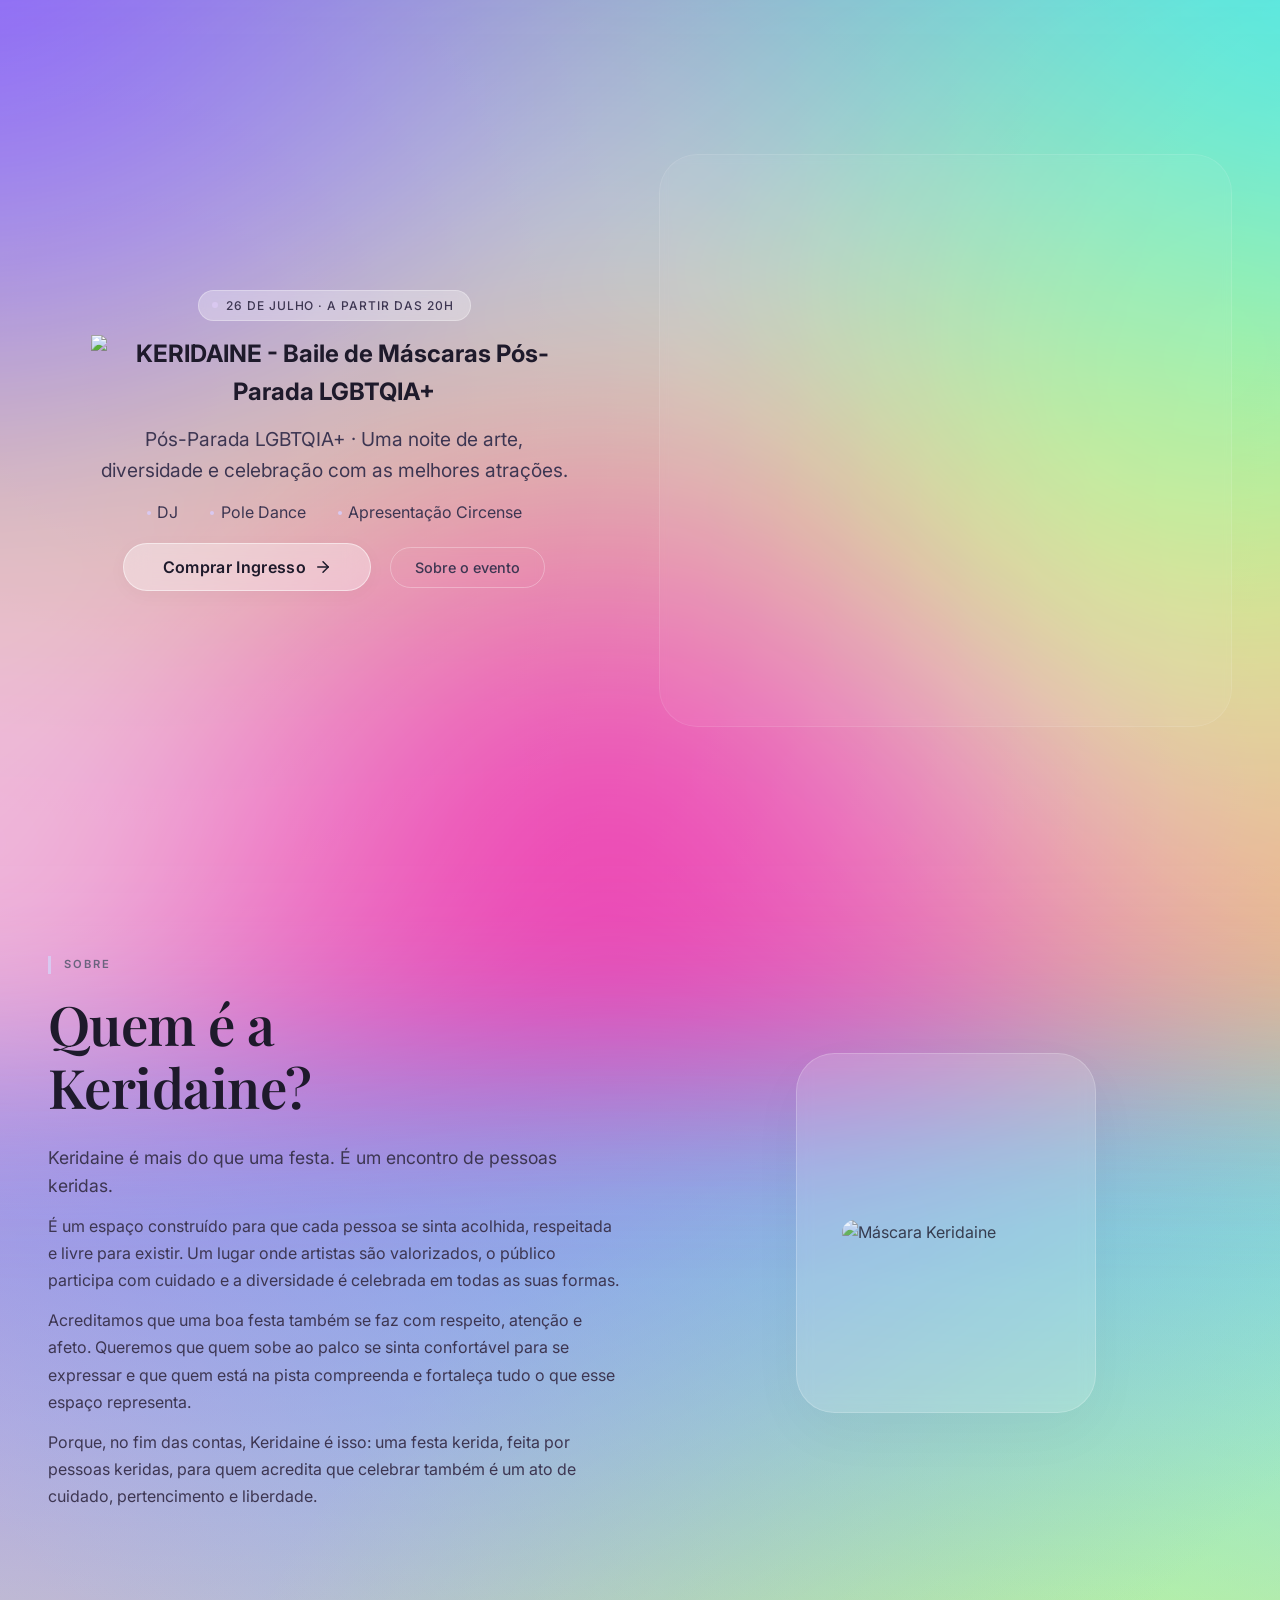
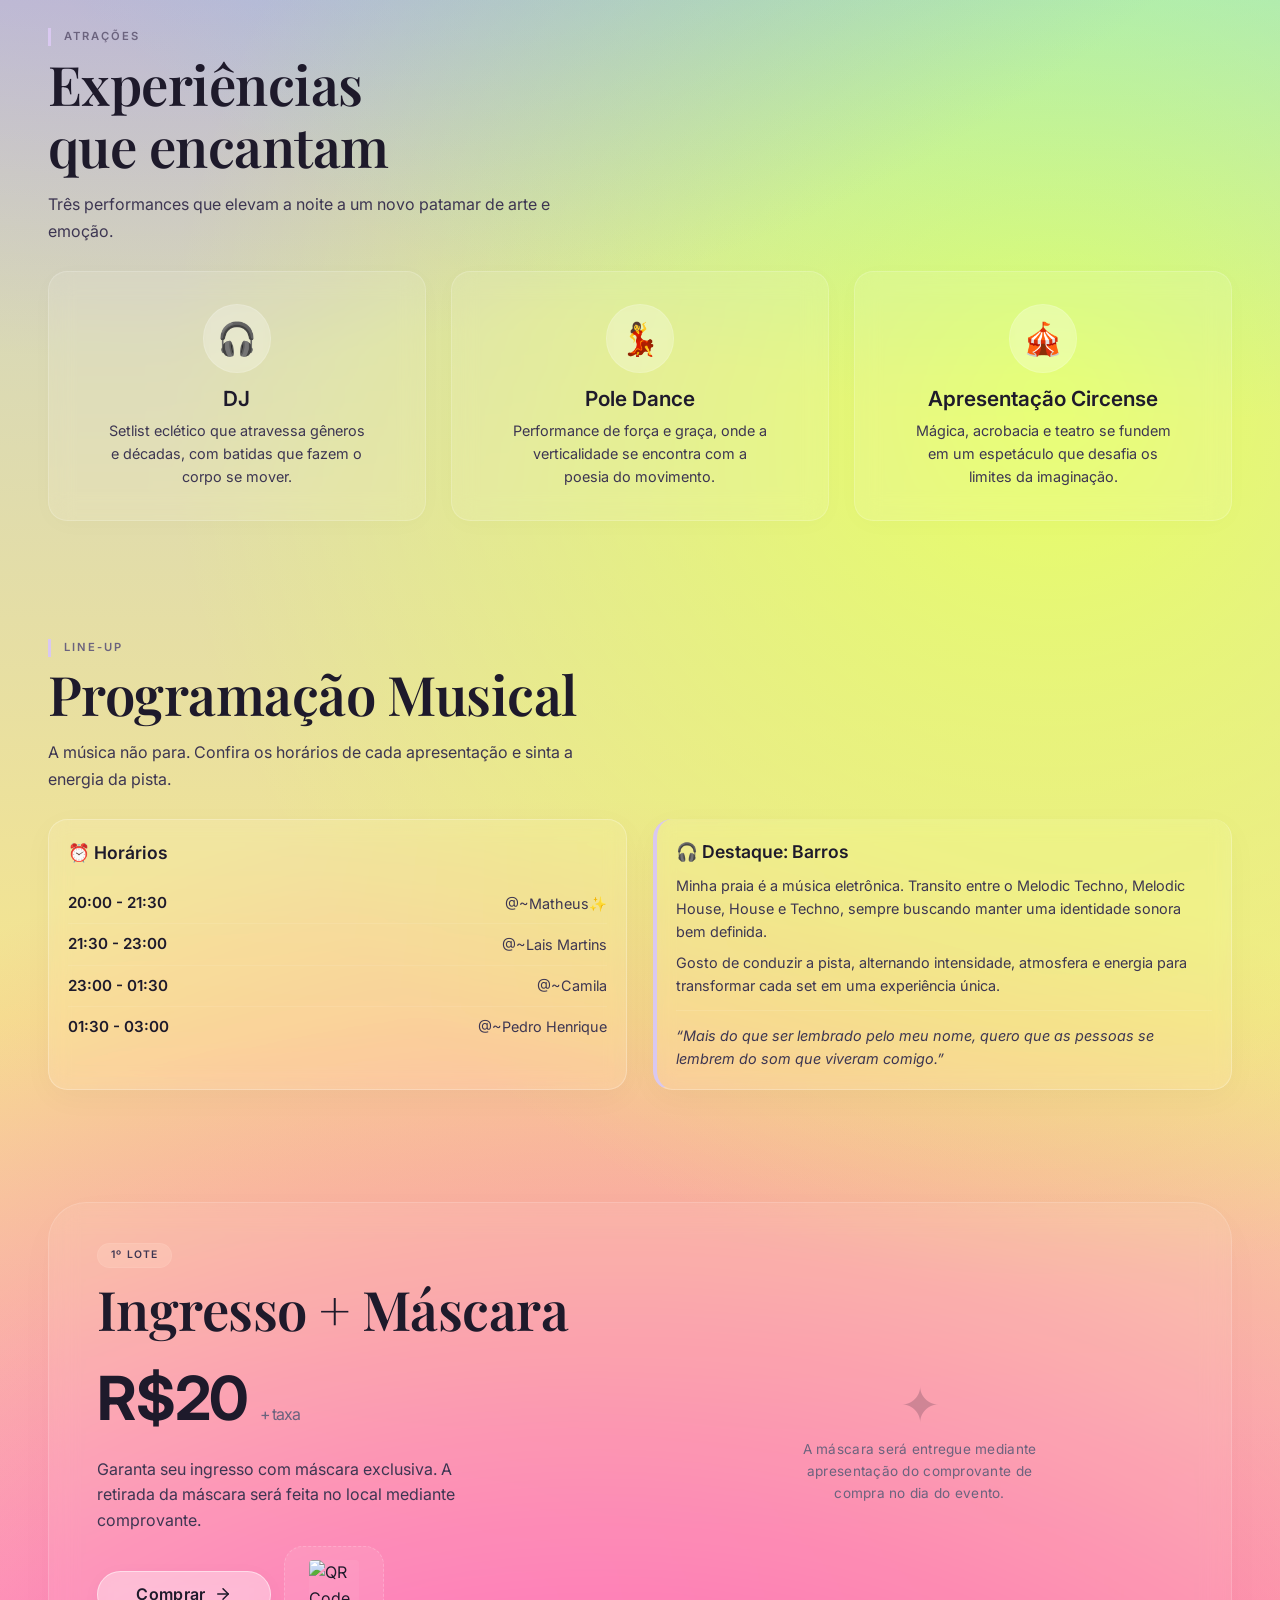
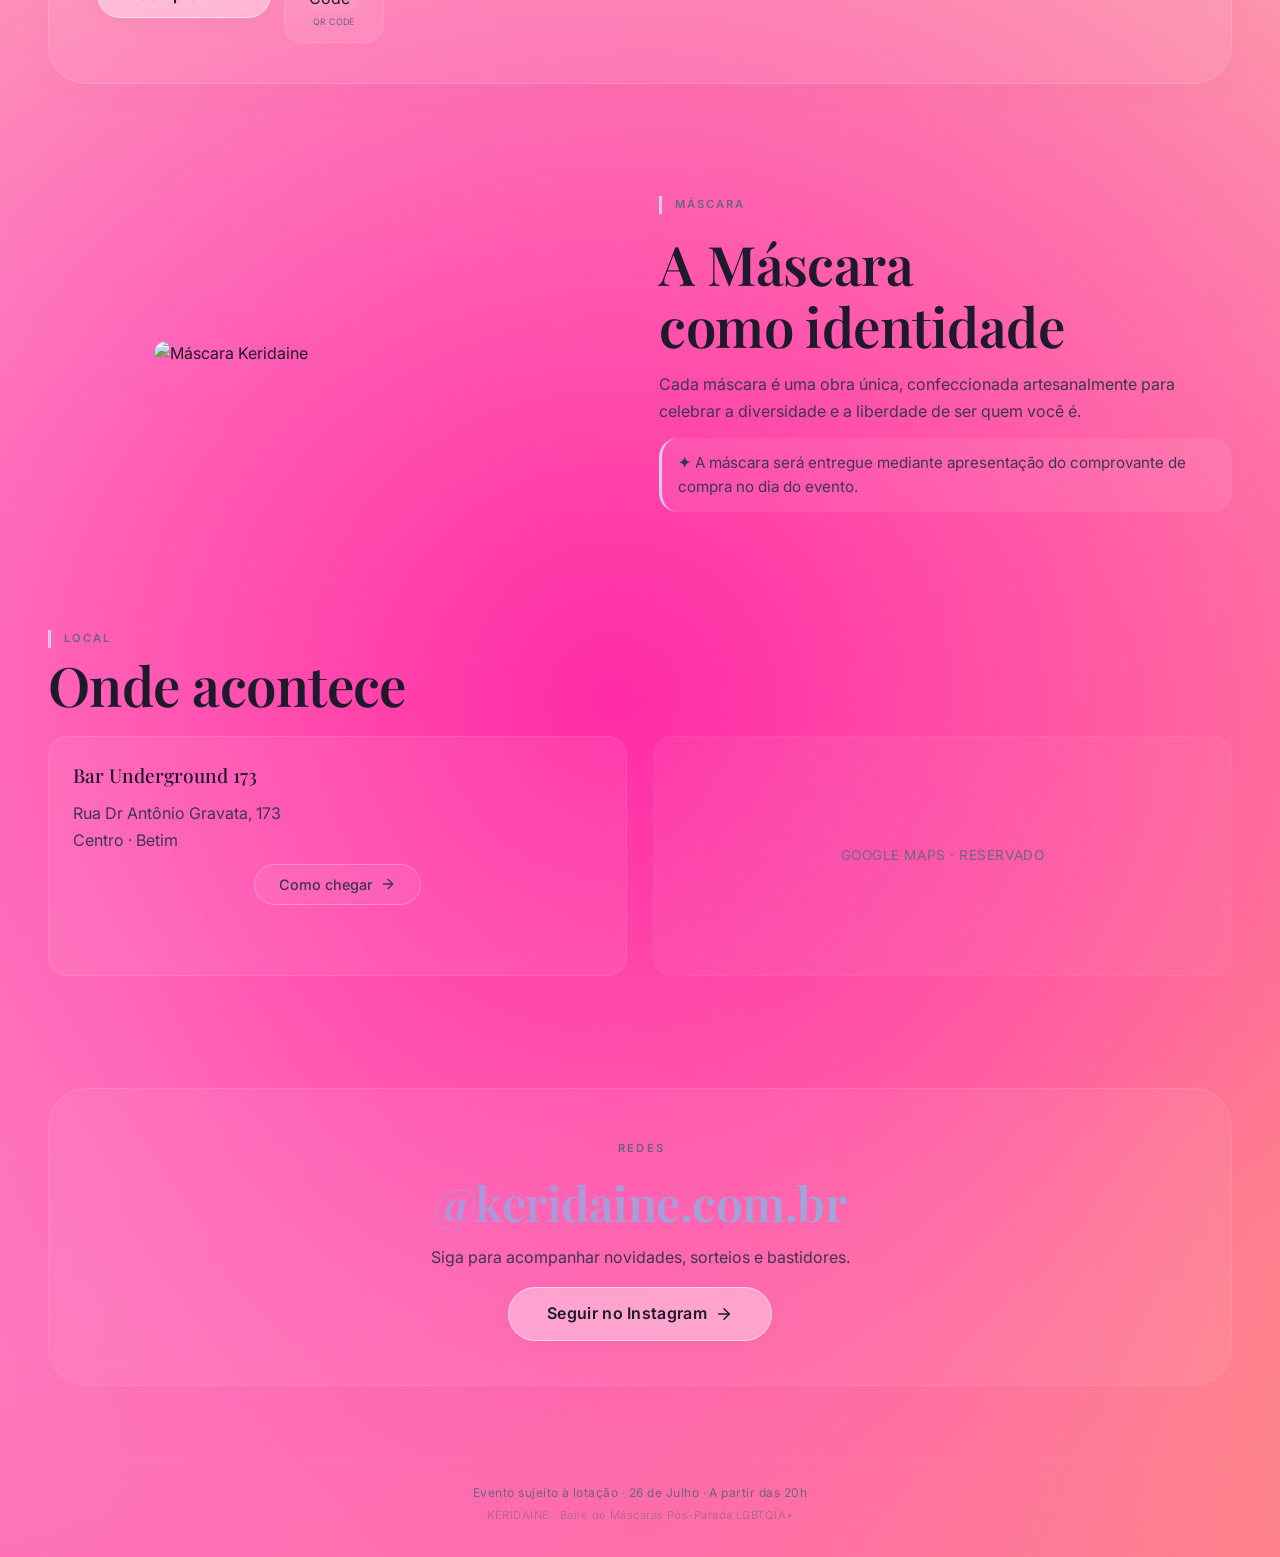
==== index.html @ ab34b16f "Create index.html" ====
<!DOCTYPE html>
<html lang="pt-BR">
<head>
  <meta charset="UTF-8" />
  <meta name="viewport" content="width=device-width, initial-scale=1.0" />
  <title>KERIDAINE · Baile de Máscaras</title>

  <!-- Favicon -->
  <link rel="icon" href="https://github.com/MOSCHIAT/Keridaine/blob/main/mask.ico?raw=true" type="image/x-icon" />

  <!-- Fonts -->
  <link rel="preconnect" href="https://fonts.googleapis.com" />
  <link rel="preconnect" href="https://fonts.gstatic.com" crossorigin />
  <link href="https://fonts.googleapis.com/css2?family=Playfair+Display:ital,wght@0,400;0,600;0,700;1,400;1,600&family=Inter:wght@300;400;500;600;700&display=swap" rel="stylesheet" />

  <style>
    /* ============================================================
       RESET & BASE (Mobile First)
       ============================================================ */
    *,
    *::before,
    *::after {
      margin: 0;
      padding: 0;
      box-sizing: border-box;
    }

    :root {
      --rose: #f9d5e5;
      --lilac: #d9c8f0;
      --sky: #c3e2f7;
      --mint: #c7f0db;
      --butter: #f9edc7;
      --glass-bg: rgba(255, 255, 255, 0.18);
      --glass-border: rgba(255, 255, 255, 0.35);
      --glass-shadow: rgba(0, 0, 0, 0.04);
      --text-dark: #1e1a2b;
      --text-soft: #3d3652;
      --text-light: #6b637e;
      --white: #ffffff;
      --radius: 2.4rem;
      --radius-sm: 1.2rem;
      --transition: 0.45s cubic-bezier(0.22, 1, 0.36, 1);
    }

    html {
      scroll-behavior: smooth;
      -webkit-font-smoothing: antialiased;
      -moz-osx-font-smoothing: grayscale;
    }

    body {
      font-family: 'Inter', -apple-system, BlinkMacSystemFont, sans-serif;
      color: var(--text-dark);
      line-height: 1.6;
      overflow-x: hidden;
      min-height: 100vh;
      position: relative;
      background:
        radial-gradient(circle at 12% 8%, #8d5eff 0%, transparent 35%),
        radial-gradient(circle at 88% 10%, #47f7e8 0%, transparent 35%),
        radial-gradient(circle at 82% 42%, #e7ff66 0%, transparent 30%),
        radial-gradient(circle at 48% 82%, #ff2ba5 0%, transparent 38%),
        radial-gradient(circle at 12% 88%, #ffc4d9 0%, transparent 30%),
        radial-gradient(circle at 95% 92%, #ffc56b 0%, transparent 30%),
        linear-gradient(180deg,
          #8da2bc 0%,
          #c5d0d2 30%,
          #f5e58f 55%,
          #ffc5d7 75%,
          #ff4aa8 100%);
    }

    body::before {
      content: "";
      position: fixed;
      inset: -20%;
      background: inherit;
      filter: blur(90px);
      opacity: .85;
      z-index: -2;
    }

    body::after {
      content: "";
      position: fixed;
      inset: 0;
      background-image: radial-gradient(rgba(255, 255, 255, .20) 1px, transparent 1px);
      background-size: 5px 5px;
      opacity: .08;
      mix-blend-mode: soft-light;
      pointer-events: none;
      z-index: -1;
    }

    .site-wrapper {
      position: relative;
      z-index: 1;
      max-width: 1280px;
      margin: 0 auto;
      padding: 0 1.2rem;
    }

    /* ============================================================
       GLASS MIXIN
       ============================================================ */
    .glass {
      background: var(--glass-bg);
      backdrop-filter: blur(16px) saturate(1.2);
      -webkit-backdrop-filter: blur(16px) saturate(1.2);
      border: 1px solid var(--glass-border);
      box-shadow: 0 12px 48px var(--glass-shadow), inset 0 1px 0 rgba(255, 255, 255, 0.5);
      border-radius: var(--radius);
    }

    .glass-light {
      background: rgba(255, 255, 255, 0.12);
      backdrop-filter: blur(10px) saturate(1.1);
      -webkit-backdrop-filter: blur(10px) saturate(1.1);
      border: 1px solid rgba(255, 255, 255, 0.25);
      box-shadow: 0 8px 32px rgba(0, 0, 0, 0.03);
      border-radius: var(--radius-sm);
    }

    /* ============================================================
       TYPOGRAPHY (Mobile First)
       ============================================================ */
    .font-serif {
      font-family: 'Playfair Display', Georgia, 'Times New Roman', serif;
    }

    .font-sans {
      font-family: 'Inter', -apple-system, BlinkMacSystemFont, sans-serif;
    }

    .heading-xl {
      font-size: clamp(2.8rem, 8vw, 6.8rem);
      font-weight: 700;
      line-height: 1.05;
      letter-spacing: -0.02em;
    }

    .heading-lg {
      font-size: clamp(1.8rem, 4.5vw, 3.4rem);
      font-weight: 600;
      line-height: 1.15;
      letter-spacing: -0.01em;
    }

    .heading-md {
      font-size: clamp(1.2rem, 2.8vw, 2.2rem);
      font-weight: 600;
      line-height: 1.25;
    }

    .text-body {
      font-size: 1rem;
      font-weight: 400;
      color: var(--text-soft);
      line-height: 1.7;
    }

    .text-small {
      font-size: 0.85rem;
      font-weight: 400;
      color: var(--text-light);
      letter-spacing: 0.02em;
    }

    .text-uppercase {
      text-transform: uppercase;
      letter-spacing: 0.12em;
    }

    /* ============================================================
       SECTION COMMON (Mobile First – mais compacto)
       ============================================================ */
    section {
      padding: 2.5rem 0;
      position: relative;
    }

    .section-label {
      display: inline-block;
      font-size: 0.7rem;
      font-weight: 600;
      letter-spacing: 0.18em;
      text-transform: uppercase;
      color: var(--text-light);
      margin-bottom: 0.4rem;
      border-left: 3px solid var(--lilac);
      padding-left: 0.8rem;
    }

    .section-title {
      margin-bottom: 0.8rem;
    }

    .section-sub {
      max-width: 560px;
      color: var(--text-soft);
    }

    /* ============================================================
       HERO (Mobile First – compacto e centralizado)
       ============================================================ */
    #hero {
      padding: 0.8rem 0 2rem;
      min-height: 100vh;
      display: flex;
      align-items: center;
      position: relative;
    }

    .hero-grid {
      display: grid;
      grid-template-columns: 1fr;
      gap: 1.5rem;
      align-items: center;
      width: 100%;
      text-align: center;
    }

    .hero-content {
      display: flex;
      flex-direction: column;
      gap: 0.8rem;
      align-items: center;
      order: 2;
    }

    .hero-badge {
      display: inline-flex;
      align-items: center;
      gap: 0.5rem;
      font-size: 0.75rem;
      font-weight: 500;
      letter-spacing: 0.08em;
      text-transform: uppercase;
      color: var(--text-soft);
      background: rgba(255, 255, 255, 0.3);
      backdrop-filter: blur(6px);
      padding: 0.3rem 1rem 0.3rem 0.8rem;
      border-radius: 100px;
      border: 1px solid rgba(255, 255, 255, 0.3);
      width: fit-content;
      align-self: center;
    }

    .hero-badge span {
      display: inline-block;
      width: 6px;
      height: 6px;
      border-radius: 50%;
      background: var(--lilac);
      animation: pulseDot 2s ease-in-out infinite;
    }

    @keyframes pulseDot {
      0%,
      100% {
        opacity: 1;
        transform: scale(1);
      }
      50% {
        opacity: 0.3;
        transform: scale(0.7);
      }
    }

    .hero-title {
      margin-top: 0.1rem;
    }

    .hero-title img {
      max-width: 80%;
      height: auto;
      display: block;
      margin: 0 auto;
    }

    .hero-desc {
      font-size: 1rem;
      max-width: 100%;
      color: var(--text-soft);
    }

    .hero-meta {
      display: flex;
      flex-wrap: wrap;
      justify-content: center;
      gap: 0.4rem 1.2rem;
      font-size: 0.85rem;
      color: var(--text-soft);
      padding: 0.1rem 0;
    }

    .hero-meta-item {
      display: flex;
      align-items: center;
      gap: 0.4rem;
    }

    .hero-meta-item .dot {
      width: 4px;
      height: 4px;
      border-radius: 50%;
      background: var(--lilac);
    }

    .hero-actions {
      display: flex;
      flex-wrap: wrap;
      justify-content: center;
      align-items: center;
      gap: 0.8rem;
      margin-top: 0.2rem;
    }

    .btn-primary {
      display: inline-flex;
      align-items: center;
      gap: 0.5rem;
      padding: 0.6rem 1.6rem;
      background: rgba(255, 255, 255, 0.35);
      backdrop-filter: blur(12px);
      -webkit-backdrop-filter: blur(12px);
      border: 1px solid rgba(255, 255, 255, 0.5);
      border-radius: 60px;
      font-family: 'Inter', sans-serif;
      font-weight: 600;
      font-size: 0.9rem;
      color: var(--text-dark);
      cursor: pointer;
      transition: all var(--transition);
      box-shadow: 0 4px 20px rgba(0, 0, 0, 0.03);
      text-decoration: none;
      letter-spacing: 0.02em;
    }

    .btn-primary:hover {
      background: rgba(255, 255, 255, 0.55);
      transform: translateY(-2px) scale(1.01);
      box-shadow: 0 12px 40px rgba(0, 0, 0, 0.06);
      border-color: rgba(255, 255, 255, 0.7);
    }

    .btn-primary:active {
      transform: scale(0.97);
    }

    .btn-outline {
      display: inline-flex;
      align-items: center;
      gap: 0.4rem;
      padding: 0.4rem 1.2rem;
      background: transparent;
      border: 1px solid rgba(255, 255, 255, 0.3);
      border-radius: 60px;
      font-family: 'Inter', sans-serif;
      font-weight: 500;
      font-size: 0.85rem;
      color: var(--text-soft);
      cursor: pointer;
      transition: all var(--transition);
      text-decoration: none;
      backdrop-filter: blur(4px);
    }

    .btn-outline:hover {
      background: rgba(255, 255, 255, 0.2);
      border-color: rgba(255, 255, 255, 0.5);
      transform: translateY(-1px);
    }

    /* Hero 3D Container */
    .hero-visual {
      display: flex;
      justify-content: center;
      align-items: center;
      position: relative;
      order: 1;
      width: 100%;
      max-width: 320px;
      margin: 0 auto;
      aspect-ratio: 1/1;
    }

    #three-container {
      width: 100%;
      height: 100%;
      border-radius: var(--radius-sm);
      overflow: hidden;
      background: rgba(255, 255, 255, 0.05);
      backdrop-filter: blur(4px);
      border: 1px solid rgba(255, 255, 255, 0.1);
    }

    /* ============================================================
       ABOUT (Mobile First – compacto)
       ============================================================ */
    #about .about-grid {
      display: grid;
      grid-template-columns: 1fr;
      gap: 1.8rem;
      align-items: center;
      text-align: center;
    }

    #about .about-text {
      display: flex;
      flex-direction: column;
      gap: 0.8rem;
      align-items: center;
    }

    #about .about-text .lead {
      font-size: 1.1rem;
      font-weight: 400;
      color: var(--text-soft);
      line-height: 1.6;
    }

    #about .about-image {
      display: flex;
      justify-content: center;
      align-items: center;
    }

    .about-mask-display {
      width: 100%;
      max-width: 240px;
      aspect-ratio: 1/1.2;
      background: rgba(255, 255, 255, 0.15);
      backdrop-filter: blur(8px);
      border-radius: var(--radius);
      border: 1px solid rgba(255, 255, 255, 0.2);
      display: flex;
      align-items: center;
      justify-content: center;
      padding: 1.2rem;
      box-shadow: 0 20px 60px rgba(0, 0, 0, 0.03);
      margin: 0 auto;
    }

    .about-mask-display img {
      width: 80%;
      height: auto;
      opacity: 0.8;
      border-radius: var(--radius-sm);
    }

    /* ============================================================
       ATTRACTIONS (Mobile First – compacto)
       ============================================================ */
    #attractions .attractions-grid {
      display: grid;
      grid-template-columns: 1fr;
      gap: 1rem;
      margin-top: 1.6rem;
      max-width: 360px;
      margin-left: auto;
      margin-right: auto;
    }

    .attraction-card {
      padding: 1.4rem 1rem;
      text-align: center;
      transition: all var(--transition);
      cursor: default;
      background: rgba(255, 255, 255, 0.10);
      backdrop-filter: blur(12px);
      -webkit-backdrop-filter: blur(12px);
      border: 1px solid rgba(255, 255, 255, 0.18);
      border-radius: var(--radius-sm);
      box-shadow: 0 4px 24px rgba(0, 0, 0, 0.02);
    }

    .attraction-card:hover {
      transform: translateY(-6px) scale(1.01);
      background: rgba(255, 255, 255, 0.22);
      border-color: rgba(255, 255, 255, 0.4);
      box-shadow: 0 24px 60px rgba(0, 0, 0, 0.04);
    }

    .attraction-icon {
      font-size: 2rem;
      margin-bottom: 0.6rem;
      display: inline-block;
      background: rgba(255, 255, 255, 0.2);
      padding: 0.5rem 0.8rem;
      border-radius: 100px;
      backdrop-filter: blur(4px);
      border: 1px solid rgba(255, 255, 255, 0.15);
    }

    .attraction-card h3 {
      font-size: 1.1rem;
      font-weight: 600;
      margin-bottom: 0.2rem;
    }

    .attraction-card p {
      font-size: 0.9rem;
      color: var(--text-soft);
      max-width: 260px;
      margin: 0 auto;
    }

    /* ============================================================
       LINEUP (Mobile First – compacto)
       ============================================================ */
    #lineup .lineup-grid {
      display: grid;
      grid-template-columns: 1fr;
      gap: 1.2rem;
      margin-top: 1.6rem;
    }

    .lineup-schedule .time-slot {
      display: flex;
      flex-direction: column;
      align-items: center;
      gap: 0.1rem;
      padding: 0.5rem 0;
      border-bottom: 1px solid rgba(255, 255, 255, 0.08);
      text-align: center;
    }

    .lineup-schedule .time-slot:last-child {
      border-bottom: none;
    }

    .lineup-schedule .time-slot .time {
      font-weight: 600;
      color: var(--text-dark);
      font-size: 0.95rem;
    }

    .lineup-schedule .time-slot .dj-name {
      color: var(--text-soft);
      font-weight: 400;
      font-size: 0.9rem;
    }

    .lineup-featured {
      border-left: none;
      border-top: 4px solid var(--lilac);
      padding-top: 1.2rem;
    }

    .lineup-featured blockquote {
      font-style: italic;
      color: var(--text-soft);
      border-top: 1px solid rgba(255, 255, 255, 0.1);
      padding-top: 0.8rem;
      margin-top: 0.8rem;
      font-size: 0.9rem;
    }

    /* ============================================================
       TICKETS (Mobile First – compacto)
       ============================================================ */
    #tickets .tickets-wrapper {
      display: grid;
      grid-template-columns: 1fr;
      gap: 1.5rem;
      align-items: center;
      background: rgba(255, 255, 255, 0.08);
      backdrop-filter: blur(14px);
      -webkit-backdrop-filter: blur(14px);
      border: 1px solid rgba(255, 255, 255, 0.15);
      border-radius: var(--radius);
      padding: 1.5rem 1rem;
      box-shadow: 0 12px 48px rgba(0, 0, 0, 0.02);
      text-align: center;
    }

    .tickets-info {
      display: flex;
      flex-direction: column;
      gap: 0.6rem;
      align-items: center;
    }

    .tickets-info .badge-lote {
      display: inline-block;
      font-size: 0.65rem;
      font-weight: 600;
      letter-spacing: 0.12em;
      text-transform: uppercase;
      padding: 0.2rem 0.8rem;
      border-radius: 100px;
      background: rgba(255, 215, 200, 0.3);
      border: 1px solid rgba(255, 215, 200, 0.2);
      width: fit-content;
      color: var(--text-soft);
    }

    .tickets-info .price {
      font-size: clamp(2.2rem, 5vw, 3.8rem);
      font-weight: 700;
      color: var(--text-dark);
      letter-spacing: -0.02em;
    }

    .tickets-info .price small {
      font-size: 1rem;
      font-weight: 400;
      color: var(--text-light);
    }

    .tickets-info .ticket-desc {
      color: var(--text-soft);
      max-width: 360px;
    }

    .tickets-cta {
      display: flex;
      flex-wrap: wrap;
      justify-content: center;
      align-items: center;
      gap: 0.8rem;
      margin-top: 0.2rem;
    }

    .tickets-qr {
      display: flex;
      flex-direction: column;
      align-items: center;
      gap: 0.3rem;
      padding: 0.8rem;
      background: rgba(255, 255, 255, 0.08);
      border-radius: var(--radius-sm);
      border: 1px dashed rgba(255, 255, 255, 0.2);
      min-width: 100px;
    }

    .tickets-qr img {
      width: 50px;
      height: 50px;
      object-fit: contain;
      border-radius: 4px;
      background: rgba(255, 255, 255, 0.05);
    }

    .tickets-qr .qr-label {
      font-size: 0.55rem;
      color: var(--text-light);
      letter-spacing: 0.04em;
      text-transform: uppercase;
    }

    /* ============================================================
       MASK SECTION (Mobile First – compacto)
       ============================================================ */
    #mask .mask-content {
      display: grid;
      grid-template-columns: 1fr;
      gap: 1.8rem;
      align-items: center;
      text-align: center;
    }

    #mask .mask-visual {
      display: flex;
      justify-content: center;
      align-items: center;
    }

    #mask .mask-visual img {
      width: 100%;
      max-width: 220px;
      height: auto;
      border-radius: var(--radius-sm);
      filter: drop-shadow(0 12px 48px rgba(160, 130, 190, 0.15));
    }

    #mask .mask-info {
      display: flex;
      flex-direction: column;
      gap: 0.8rem;
      align-items: center;
    }

    #mask .mask-info .mask-note {
      font-size: 0.95rem;
      color: var(--text-soft);
      padding: 0.8rem 1rem;
      background: rgba(255, 255, 255, 0.08);
      border-radius: var(--radius-sm);
      border-left: 3px solid var(--lilac);
      width: 100%;
      text-align: left;
    }

    /* ============================================================
       LOCATION (Mobile First – compacto)
       ============================================================ */
    #location .location-grid {
      display: grid;
      grid-template-columns: 1fr;
      gap: 1.2rem;
      align-items: stretch;
    }

    #location .location-info {
      display: flex;
      flex-direction: column;
      gap: 0.6rem;
      padding: 1.5rem;
      background: rgba(255, 255, 255, 0.07);
      backdrop-filter: blur(10px);
      border-radius: var(--radius-sm);
      border: 1px solid rgba(255, 255, 255, 0.1);
      align-items: center;
      text-align: center;
    }

    #location .location-info .address {
      font-size: 1.2rem;
      font-weight: 500;
      line-height: 1.5;
    }

    #location .location-info .address-detail {
      color: var(--text-soft);
    }

    #location .map-placeholder {
      min-height: 180px;
      border-radius: var(--radius-sm);
      background: rgba(255, 255, 255, 0.04);
      border: 1px solid rgba(255, 255, 255, 0.06);
      display: flex;
      align-items: center;
      justify-content: center;
      color: var(--text-light);
      font-size: 0.85rem;
      letter-spacing: 0.04em;
      text-transform: uppercase;
      position: relative;
      overflow: hidden;
      backdrop-filter: blur(4px);
    }

    .map-placeholder .map-overlay {
      position: absolute;
      inset: 0;
      background: radial-gradient(circle at 30% 40%, rgba(200, 180, 230, 0.05), transparent 70%);
      pointer-events: none;
    }

    /* ============================================================
       INSTAGRAM (Mobile First – compacto)
       ============================================================ */
    #instagram .insta-content {
      text-align: center;
      padding: 1.8rem 1rem;
      background: rgba(255, 255, 255, 0.06);
      backdrop-filter: blur(12px);
      border-radius: var(--radius);
      border: 1px solid rgba(255, 255, 255, 0.1);
    }

    #instagram .insta-handle {
      font-size: clamp(1.6rem, 4.5vw, 3rem);
      font-weight: 600;
      letter-spacing: -0.01em;
      background: linear-gradient(135deg, #c084d8, #8bb8e0);
      -webkit-background-clip: text;
      -webkit-text-fill-color: transparent;
      background-clip: text;
    }

    #instagram .insta-sub {
      color: var(--text-soft);
      margin: 0.2rem 0 1rem;
    }

    /* ============================================================
       FOOTER (Mobile First – compacto)
       ============================================================ */
    #footer {
      padding: 1.5rem 0 2rem;
      text-align: center;
      border-top: 1px solid rgba(255, 255, 255, 0.06);
      margin-top: 1rem;
    }

    #footer p {
      font-size: 0.75rem;
      color: var(--text-light);
      letter-spacing: 0.04em;
    }

    /* ============================================================
       ANIMATIONS · FADE IN
       ============================================================ */
    .fade-in {
      opacity: 0;
      transform: translateY(30px);
      transition: opacity 0.9s ease, transform 0.9s ease;
    }

    .fade-in.visible {
      opacity: 1;
      transform: translateY(0);
    }

    .fade-in-d1 {
      transition-delay: 0.08s;
    }
    .fade-in-d2 {
      transition-delay: 0.16s;
    }
    .fade-in-d3 {
      transition-delay: 0.24s;
    }
    .fade-in-d4 {
      transition-delay: 0.32s;
    }

    /* ============================================================
       RESPONSIVE · TABLET (≥ 768px)
       ============================================================ */
    @media (min-width: 768px) {
      .site-wrapper {
        padding: 0 2rem;
      }

      section {
        padding: 3rem 0;
      }

      .hero-grid {
        grid-template-columns: 1fr 1fr;
        gap: 2rem;
        text-align: center;
      }

      .hero-content {
        align-items: center;
        order: 1;
      }

      .hero-badge {
        align-self: center;
      }

      .hero-title img {
        max-width: 100%;
        margin: 0 auto;
      }

      .hero-desc {
        max-width: 480px;
        font-size: 1.1rem;
        margin-left: auto;
        margin-right: auto;
      }

      .hero-meta {
        justify-content: center;
      }

      .hero-actions {
        justify-content: center;
      }

      .hero-visual {
        order: 2;
        max-width: 100%;
      }

      #three-container {
        border-radius: var(--radius);
      }

      #about .about-grid {
        grid-template-columns: 1fr 1fr;
        gap: 2.4rem;
        text-align: left;
      }

      #about .about-text {
        align-items: flex-start;
      }

      .about-mask-display {
        max-width: 300px;
      }

      #attractions .attractions-grid {
        grid-template-columns: 1fr 1fr;
        gap: 1.2rem;
        max-width: 100%;
      }

      #lineup .lineup-grid {
        grid-template-columns: 1fr 1fr;
        gap: 1.6rem;
      }

      .lineup-schedule .time-slot {
        flex-direction: row;
        justify-content: space-between;
        text-align: left;
        gap: 0;
      }

      .lineup-featured {
        border-left: 4px solid var(--lilac);
        border-top: none;
        padding-top: 0;
        padding-left: 1.2rem;
      }

      #tickets .tickets-wrapper {
        grid-template-columns: 1fr 1fr;
        gap: 2rem;
        padding: 2rem 2rem;
        text-align: left;
      }

      #tickets .tickets-info {
        align-items: flex-start;
      }

      #tickets .tickets-cta {
        justify-content: flex-start;
      }

      #mask .mask-content {
        grid-template-columns: 1fr 1fr;
        gap: 2.4rem;
        text-align: left;
      }

      #mask .mask-info {
        align-items: flex-start;
      }

      #mask .mask-visual img {
        max-width: 300px;
      }

      #location .location-grid {
        grid-template-columns: 1fr 1fr;
        gap: 1.6rem;
      }

      #location .location-info {
        align-items: flex-start;
        text-align: left;
      }

      #instagram .insta-content {
        padding: 2.4rem 1.5rem;
      }

      .btn-primary {
        padding: 0.7rem 2rem;
        font-size: 0.95rem;
      }
    }

    /* ============================================================
       RESPONSIVE · DESKTOP (≥ 1024px)
       ============================================================ */
    @media (min-width: 1024px) {
      .site-wrapper {
        padding: 0 3rem;
      }

      section {
        padding: 3.5rem 0;
      }

      .hero-grid {
        gap: 2.4rem;
      }

      .hero-title img {
        max-width: 85%;
      }

      .hero-desc {
        font-size: 1.2rem;
      }

      .hero-meta {
        gap: 0.6rem 2rem;
        font-size: 1rem;
      }

      .hero-actions {
        gap: 1.2rem;
      }

      .btn-primary {
        padding: 0.8rem 2.4rem;
        font-size: 1rem;
      }

      .btn-outline {
        padding: 0.5rem 1.5rem;
        font-size: 0.9rem;
      }

      #attractions .attractions-grid {
        grid-template-columns: repeat(3, 1fr);
        gap: 1.6rem;
      }

      .attraction-card {
        padding: 2rem 1.6rem;
      }

      .attraction-card h3 {
        font-size: 1.3rem;
      }

      #tickets .tickets-wrapper {
        padding: 2.5rem 3rem;
      }

      #mask .mask-visual img {
        max-width: 360px;
      }

      #location .map-placeholder {
        min-height: 240px;
      }

      #instagram .insta-content {
        padding: 2.8rem 2rem;
      }
    }

    /* ============================================================
       ACCESSIBILITY · FOCUS
       ============================================================ */
    a:focus-visible,
    button:focus-visible {
      outline: 3px solid var(--lilac);
      outline-offset: 4px;
    }

    /* ============================================================
       UTILITY
       ============================================================ */
    .sr-only {
      position: absolute;
      width: 1px;
      height: 1px;
      padding: 0;
      margin: -1px;
      overflow: hidden;
      clip: rect(0, 0, 0, 0);
      border: 0;
    }

    .text-center {
      text-align: center;
    }
    .mt-1 {
      margin-top: 0.6rem;
    }
    .mt-2 {
      margin-top: 1.2rem;
    }
    .gap-1 {
      gap: 0.6rem;
    }
    .flex-center {
      display: flex;
      align-items: center;
      justify-content: center;
    }

    /* ============================================================
       MODAL DE COMPRA
       ============================================================ */
    .modal-overlay {
      position: fixed;
      inset: 0;
      z-index: 1000;
      background: rgba(0, 0, 0, 0.45);
      backdrop-filter: blur(8px);
      -webkit-backdrop-filter: blur(8px);
      display: flex;
      align-items: center;
      justify-content: center;
      opacity: 0;
      visibility: hidden;
      transition: opacity 0.4s ease, visibility 0.4s ease;
      padding: 1.2rem;
    }

    .modal-overlay.active {
      opacity: 1;
      visibility: visible;
    }

    .modal-box {
      max-width: 480px;
      width: 100%;
      background: rgba(255, 255, 255, 0.22);
      backdrop-filter: blur(28px) saturate(1.3);
      -webkit-backdrop-filter: blur(28px) saturate(1.3);
      border: 1px solid rgba(255, 255, 255, 0.4);
      box-shadow: 0 32px 80px rgba(0, 0, 0, 0.12), inset 0 1px 0 rgba(255, 255, 255, 0.5);
      border-radius: var(--radius);
      padding: 1.8rem 1.4rem;
      transform: scale(0.94) translateY(12px);
      transition: transform 0.35s cubic-bezier(0.22, 1, 0.36, 1), opacity 0.35s ease;
      opacity: 0;
      position: relative;
    }

    .modal-overlay.active .modal-box {
      transform: scale(1) translateY(0);
      opacity: 1;
    }

    .modal-close {
      position: absolute;
      top: 1rem;
      right: 1rem;
      background: rgba(255, 255, 255, 0.15);
      border: none;
      border-radius: 50%;
      width: 2.2rem;
      height: 2.2rem;
      font-size: 1.2rem;
      display: flex;
      align-items: center;
      justify-content: center;
      color: var(--text-soft);
      cursor: pointer;
      transition: background 0.2s;
      backdrop-filter: blur(4px);
      border: 1px solid rgba(255, 255, 255, 0.1);
    }

    .modal-close:hover {
      background: rgba(255, 255, 255, 0.3);
    }

    .modal-title {
      font-family: 'Playfair Display', serif;
      font-size: 1.4rem;
      font-weight: 700;
      color: var(--text-dark);
      margin-bottom: 0.2rem;
    }

    .modal-sub {
      font-size: 0.95rem;
      color: var(--text-soft);
      margin-bottom: 1.4rem;
    }

    .modal-price {
      font-size: 1.8rem;
      font-weight: 700;
      color: var(--text-dark);
      margin-bottom: 1.4rem;
      letter-spacing: -0.02em;
    }

    .modal-price small {
      font-size: 0.9rem;
      font-weight: 400;
      color: var(--text-light);
    }

    .quantity-control {
      display: flex;
      align-items: center;
      gap: 0.8rem;
      margin-bottom: 1.4rem;
      flex-wrap: wrap;
    }

    .quantity-control label {
      font-weight: 500;
      font-size: 0.9rem;
      color: var(--text-soft);
      min-width: 80px;
    }

    .quantity-control .qty-group {
      display: flex;
      align-items: center;
      gap: 0.3rem;
      background: rgba(255, 255, 255, 0.2);
      border-radius: 60px;
      padding: 0.1rem 0.3rem;
      border: 1px solid rgba(255, 255, 255, 0.2);
    }

    .quantity-control .qty-btn {
      width: 2rem;
      height: 2rem;
      border-radius: 50%;
      border: none;
      background: rgba(255, 255, 255, 0.2);
      font-size: 1.2rem;
      font-weight: 500;
      color: var(--text-dark);
      cursor: pointer;
      transition: background 0.2s, transform 0.1s;
      display: flex;
      align-items: center;
      justify-content: center;
    }

    .quantity-control .qty-btn:hover {
      background: rgba(255, 255, 255, 0.4);
    }

    .quantity-control .qty-btn:active {
      transform: scale(0.92);
    }

    .quantity-control #qty-input {
      width: 2.8rem;
      text-align: center;
      font-size: 1rem;
      font-weight: 600;
      background: transparent;
      border: none;
      color: var(--text-dark);
      font-family: 'Inter', sans-serif;
      padding: 0.2rem 0;
    }

    .quantity-control #qty-input:focus {
      outline: none;
    }

    .quantity-control #qty-input::-webkit-inner-spin-button,
    .quantity-control #qty-input::-webkit-outer-spin-button {
      -webkit-appearance: none;
      margin: 0;
    }
    .quantity-control #qty-input {
      -moz-appearance: textfield;
    }

    .modal-subtotal {
      display: flex;
      justify-content: space-between;
      align-items: center;
      padding: 0.6rem 0;
      border-top: 1px solid rgba(255, 255, 255, 0.15);
      margin-bottom: 1.6rem;
      font-weight: 500;
      font-size: 1rem;
      color: var(--text-dark);
    }

    .modal-subtotal span:last-child {
      font-weight: 700;
      font-size: 1.2rem;
    }

    .modal-actions {
      display: flex;
      flex-wrap: wrap;
      gap: 0.6rem;
    }

    .modal-actions .btn-primary {
      flex: 1;
      justify-content: center;
      min-width: 100px;
    }

    .modal-actions .btn-outline {
      flex: 1;
      justify-content: center;
      min-width: 100px;
    }

    @media (max-width: 480px) {
      .modal-box {
        padding: 1.2rem 1rem;
      }
      .modal-title {
        font-size: 1.2rem;
      }
      .modal-price {
        font-size: 1.5rem;
      }
      .quantity-control {
        flex-direction: column;
        align-items: stretch;
        gap: 0.5rem;
      }
      .quantity-control .qty-group {
        align-self: center;
      }
      .modal-actions {
        flex-direction: column;
      }
      .modal-actions .btn-primary,
      .modal-actions .btn-outline {
        width: 100%;
      }
    }
  </style>
</head>

<body>

  <!-- ============================================================
  SITE WRAPPER
  ============================================================ -->
  <div class="site-wrapper">

    <!-- ============================================================
    HERO · id="hero"
    ============================================================ -->
    <section id="hero" aria-labelledby="hero-title">
      <div class="hero-grid">

        <!-- Hero Content -->
        <div class="hero-content fade-in visible">
          <div class="hero-badge">
            <span></span>
            26 de Julho · A partir das 20h
          </div>

          <h1 id="hero-title" class="hero-title">
            <img
            src="https://blogger.googleusercontent.com/img/b/R29vZ2xl/AVvXsEhz3PR3EZaht0XPM-Yukc8WUzJqaJOCRKNC7NYTyqVVURXQlOoKxgGo8e-OMDl395XCPSUc56UkjCiEOxevL81Y9cb4xLAFmKaVR9Oh8FdY1V7NOcAXILB_IztJAQbXcdIZEiORwm2PlEZzY94GCcNniIfDtxV-GMwwe79ZEqrc9e9w1-PxY2iP5Q-5osNs/s1600/Titile.png"
            alt="KERIDAINE - Baile de Máscaras Pós-Parada LGBTQIA+"
            loading="eager"
            />
          </h1>

          <p class="hero-desc">
            Pós-Parada LGBTQIA+ · Uma noite de arte, diversidade e
            celebração com as melhores atrações.
          </p>

          <div class="hero-meta">
            <span class="hero-meta-item">
              <span class="dot"></span> DJ
            </span>
            <span class="hero-meta-item">
              <span class="dot"></span> Pole Dance
            </span>
            <span class="hero-meta-item">
              <span class="dot"></span> Apresentação Circense
            </span>
          </div>

          <div class="hero-actions">
            <button class="btn-primary" id="btnBuyHero">
              Comprar Ingresso
              <svg width="18" height="18" viewBox="0 0 24 24" fill="none" stroke="currentColor" stroke-width="2" stroke-linecap="round" stroke-linejoin="round"><path d="M5 12h14"/><path d="M12 5l7 7-7 7"/></svg>
            </button>
            <a href="#about" class="btn-outline">Sobre o evento</a>
          </div>
        </div>

        <!-- Hero 3D Mask -->
        <div class="hero-visual fade-in visible fade-in-d2" aria-hidden="true">
          <div id="three-container"></div>
        </div>

      </div>
    </section>

    <!-- ============================================================
    ABOUT · id="about"
    ============================================================ -->
    <section id="about" aria-labelledby="about-title">
      <div class="about-grid">

        <div class="about-text fade-in">
          <span class="section-label">Sobre</span>
          <h2 id="about-title" class="heading-lg font-serif section-title">
            Quem é a <br />Keridaine?
          </h2>
          <p class="lead">
            Keridaine é mais do que uma festa. É um encontro de pessoas keridas.
          </p>
          <p class="text-body">
            É um espaço construído para que cada pessoa se sinta acolhida, respeitada e livre para existir. Um lugar onde artistas são valorizados, o público participa com cuidado e a diversidade é celebrada em todas as suas formas.
          </p>
          <p class="text-body">
            Acreditamos que uma boa festa também se faz com respeito, atenção e afeto. Queremos que quem sobe ao palco se sinta confortável para se expressar e que quem está na pista compreenda e fortaleça tudo o que esse espaço representa.
          </p>
          <p class="text-body">
            Porque, no fim das contas, Keridaine é isso: uma festa kerida, feita por pessoas keridas, para quem acredita que celebrar também é um ato de cuidado, pertencimento e liberdade.
          </p>
        </div>

        <div class="about-image fade-in fade-in-d2">
          <div class="about-mask-display" aria-hidden="true">
            <img
            src="https://blogger.googleusercontent.com/img/b/R29vZ2xl/AVvXsEjLcVxwOoHr4cvADwjE0zEconb-gfbU6QDfNbRoLXkilZjkzdr57EJA8pRWxl46kG1J9vWs-VBuqQnsAGWbdX7_C06r1OyuhkBqtmTNNvREFximGw1Mn_2sF2KCxrwgDlD1VWn-FU-V_Qr2w5PSt8fv_SPoMNq8GEFAaL80lp67bRaQ6F06ua6VcDUxEOE_/s1600/mask.png"
            alt="Máscara Keridaine"
            />
          </div>
        </div>

      </div>
    </section>

    <!-- ============================================================
    ATTRACTIONS · id="attractions"
    ============================================================ -->
    <section id="attractions" aria-labelledby="attractions-title">
      <div class="fade-in">
        <span class="section-label">Atrações</span>
        <h2 id="attractions-title" class="heading-lg font-serif section-title">
          Experiências <br />que encantam
        </h2>
        <p class="text-body section-sub">
          Três performances que elevam a noite a um novo patamar de arte e
          emoção.
        </p>
      </div>

      <div class="attractions-grid">

        <article class="attraction-card fade-in fade-in-d1" aria-label="DJ">
          <div class="attraction-icon" aria-hidden="true">🎧</div>
          <h3>DJ</h3>
          <p>Setlist eclético que atravessa gêneros e décadas, com batidas que fazem o corpo se mover.</p>
        </article>

        <article class="attraction-card fade-in fade-in-d2" aria-label="Pole Dance">
          <div class="attraction-icon" aria-hidden="true">💃</div>
          <h3>Pole Dance</h3>
          <p>Performance de força e graça, onde a verticalidade se encontra com a poesia do movimento.</p>
        </article>

        <article class="attraction-card fade-in fade-in-d3" aria-label="Apresentação Circense">
          <div class="attraction-icon" aria-hidden="true">🎪</div>
          <h3>Apresentação Circense</h3>
          <p>Mágica, acrobacia e teatro se fundem em um espetáculo que desafia os limites da imaginação.</p>
        </article>

      </div>
    </section>

    <!-- ============================================================
    LINEUP · id="lineup"
    ============================================================ -->
    <section id="lineup" aria-labelledby="lineup-title">
      <div class="fade-in">
        <span class="section-label">Line-up</span>
        <h2 id="lineup-title" class="heading-lg font-serif section-title">
          Programação Musical
        </h2>
        <p class="text-body section-sub">
          A música não para. Confira os horários de cada apresentação e sinta a energia da pista.
        </p>
      </div>

      <div class="lineup-grid">

        <div class="lineup-schedule glass-light fade-in fade-in-d1" style="padding: 1.2rem;">
          <h3 style="font-size: 1.1rem; font-weight: 600; margin-bottom: 1rem;">⏰ Horários</h3>
          <div class="time-slot">
            <span class="time">20:00 - 21:30</span>
            <span class="dj-name">@~Matheus✨</span>
          </div>
          <div class="time-slot">
            <span class="time">21:30 - 23:00</span>
            <span class="dj-name">@~Lais Martins</span>
          </div>
          <div class="time-slot">
            <span class="time">23:00 - 01:30</span>
            <span class="dj-name">@~Camila</span>
          </div>
          <div class="time-slot">
            <span class="time">01:30 - 03:00</span>
            <span class="dj-name">@~Pedro Henrique</span>
          </div>
        </div>

        <div class="lineup-featured glass-light fade-in fade-in-d2" style="padding: 1.2rem;">
          <h3 style="font-size: 1.1rem; font-weight: 600; margin-bottom: 0.5rem;">🎧 Destaque: Barros</h3>
          <p style="font-size: 0.9rem; color: var(--text-soft); line-height: 1.6;">
            Minha praia é a música eletrônica. Transito entre o Melodic Techno, Melodic House, House e Techno, sempre buscando manter uma identidade sonora bem definida.
          </p>
          <p style="font-size: 0.9rem; color: var(--text-soft); line-height: 1.6; margin-top: 0.5rem;">
            Gosto de conduzir a pista, alternando intensidade, atmosfera e energia para transformar cada set em uma experiência única.
          </p>
          <blockquote>
            “Mais do que ser lembrado pelo meu nome, quero que as pessoas se lembrem do som que viveram comigo.”
          </blockquote>
        </div>

      </div>
    </section>

    <!-- ============================================================
    TICKETS · id="tickets"
    ============================================================ -->
    <section id="tickets" aria-labelledby="tickets-title">
      <div class="tickets-wrapper fade-in">

        <div class="tickets-info">
          <span class="badge-lote">1º Lote</span>
          <h2 id="tickets-title" class="heading-lg font-serif" style="margin-bottom:0;">
            Ingresso + Máscara
          </h2>
          <div class="price">
            R$20 <small>+ taxa</small>
          </div>
          <p class="ticket-desc">
            Garanta seu ingresso com máscara exclusiva. A retirada da
            máscara será feita no local mediante comprovante.
          </p>
          <div class="tickets-cta">
            <button class="btn-primary" id="btnBuyTickets">
              Comprar
              <svg width="18" height="18" viewBox="0 0 24 24" fill="none" stroke="currentColor" stroke-width="2" stroke-linecap="round" stroke-linejoin="round"><path d="M5 12h14"/><path d="M12 5l7 7-7 7"/></svg>
            </button>
            <div class="tickets-qr">
              <img
              src="https://blogger.googleusercontent.com/img/b/R29vZ2xl/AVvXsEiEm8Ks9Igqr8h9-VOriIqss_MxDgzp6DKjPXXnStCvIRM1PB41Y7K6zellB9mMRdsY-X7n23ODW4b1tIMojbiHGhQPCOYYU_W8doJpUkBys2uLrNOVfgN7oe2uDSl1qW_KLmvXKpm_8QpUUzk1min0xcGTknWm3BgUQh1ONdGb9DzIDk8AO4v535EjFnuC/s1600/QR%20code%20KERIDAINE%20%281%29.png"
              alt="QR Code para compra do ingresso Keridaine"
              loading="lazy"
              />
              <span class="qr-label">QR Code</span>
            </div>
          </div>
        </div>

        <div class="tickets-info" style="align-items:center; justify-content:center; text-align:center;">
          <div style="font-size:3rem; opacity:0.2; line-height:1;" aria-hidden="true">✦</div>
          <p class="text-small" style="max-width:280px;">
            A máscara será entregue mediante apresentação do comprovante
            de compra no dia do evento.
          </p>
        </div>

      </div>
    </section>

    <!-- ============================================================
    MASK · id="mask"
    ============================================================ -->
    <section id="mask" aria-labelledby="mask-title">
      <div class="mask-content">

        <div class="mask-visual fade-in" aria-hidden="true">
          <img
          src="https://blogger.googleusercontent.com/img/b/R29vZ2xl/AVvXsEjLcVxwOoHr4cvADwjE0zEconb-gfbU6QDfNbRoLXkilZjkzdr57EJA8pRWxl46kG1J9vWs-VBuqQnsAGWbdX7_C06r1OyuhkBqtmTNNvREFximGw1Mn_2sF2KCxrwgDlD1VWn-FU-V_Qr2w5PSt8fv_SPoMNq8GEFAaL80lp67bRaQ6F06ua6VcDUxEOE_/s1600/mask.png"
          alt="Máscara Keridaine"
          loading="lazy"
          />
        </div>

        <div class="mask-info fade-in fade-in-d2">
          <span class="section-label">Máscara</span>
          <h2 id="mask-title" class="heading-lg font-serif">
            A Máscara <br />como identidade
          </h2>
          <p class="text-body">
            Cada máscara é uma obra única, confeccionada artesanalmente
            para celebrar a diversidade e a liberdade de ser quem você é.
          </p>
          <div class="mask-note">
            <strong>✦</strong> A máscara será entregue mediante
            apresentação do comprovante de compra no dia do evento.
          </div>
        </div>

      </div>
    </section>

    <!-- ============================================================
    LOCATION · id="location"
    ============================================================ -->
    <section id="location" aria-labelledby="location-title">
      <div class="fade-in" style="margin-bottom:1.2rem;">
        <span class="section-label">Local</span>
        <h2 id="location-title" class="heading-lg font-serif section-title">
          Onde acontece
        </h2>
      </div>

      <div class="location-grid">

        <div class="location-info fade-in">
          <div class="address font-serif">
            Bar Underground 173
          </div>
          <div class="address-detail text-body">
            Rua Dr Antônio Gravata, 173<br />
            Centro · Betim
          </div>
          <a href="#" class="btn-outline" style="align-self:center;">
            Como chegar
            <svg width="16" height="16" viewBox="0 0 24 24" fill="none" stroke="currentColor" stroke-width="2" stroke-linecap="round" stroke-linejoin="round"><path d="M5 12h14"/><path d="M12 5l7 7-7 7"/></svg>
          </a>
        </div>

        <div class="map-placeholder fade-in fade-in-d2" aria-label="Espaço reservado para Google Maps">
          <div class="map-overlay"></div>
          <span>Google Maps · reservado</span>
        </div>

      </div>
    </section>

    <!-- ============================================================
    INSTAGRAM · id="instagram"
    ============================================================ -->
    <section id="instagram" aria-labelledby="instagram-title">
      <div class="insta-content fade-in">
        <span class="section-label" style="border-color:transparent; padding-left:0;">Redes</span>
        <h2 id="instagram-title" class="insta-handle font-serif">
          @keridaine.com.br
        </h2>
        <p class="insta-sub text-body">
          Siga para acompanhar novidades, sorteios e bastidores.
        </p>
        <a href="#" class="btn-primary" style="margin:0 auto;">
          Seguir no Instagram
          <svg width="18" height="18" viewBox="0 0 24 24" fill="none" stroke="currentColor" stroke-width="2" stroke-linecap="round" stroke-linejoin="round"><path d="M5 12h14"/><path d="M12 5l7 7-7 7"/></svg>
        </a>
      </div>
    </section>

    <!-- ============================================================
    FOOTER · id="footer"
    ============================================================ -->
    <footer id="footer" role="contentinfo">
      <p>Evento sujeito à lotação · 26 de Julho · A partir das 20h</p>
      <p style="margin-top:0.3rem; font-size:0.7rem; opacity:0.5;">
        KERIDAINE · Baile de Máscaras Pós-Parada LGBTQIA+
      </p>
    </footer>

  </div>
  <!-- /site-wrapper -->

  <!-- ============================================================
  MODAL DE COMPRA
  ============================================================ -->
  <div class="modal-overlay" id="buyModal" role="dialog" aria-modal="true" aria-labelledby="modalTitle">
    <div class="modal-box">
      <button class="modal-close" id="modalCloseBtn" aria-label="Fechar modal">✕</button>

      <h2 id="modalTitle" class="modal-title">Comprar ingresso</h2>
      <p class="modal-sub">Baile Keridaine</p>
      <div class="modal-price">
        R$ 20,00 <small>por ingresso</small>
      </div>

      <div class="quantity-control">
        <label for="qty-input">Quantidade</label>
        <div class="qty-group">
          <button class="qty-btn" id="qtyDec" aria-label="Diminuir quantidade">−</button>
          <input type="number" id="qty-input" value="1" min="1" max="10" step="1" />
          <button class="qty-btn" id="qtyInc" aria-label="Aumentar quantidade">+</button>
        </div>
      </div>

      <div class="modal-subtotal">
        <span>Subtotal</span>
        <span id="subtotalDisplay">R$ 20,00</span>
      </div>

      <div class="modal-actions">
        <button class="btn-primary" id="modalContinue">Continuar</button>
        <button class="btn-outline" id="modalCancel">Cancelar</button>
      </div>
    </div>
  </div>

  <!-- ============================================================
  THREE.JS para o Modelo 3D (estático, de frente)
  ============================================================ -->
  <script type="importmap">
    {
      "imports": {
        "three": "https://unpkg.com/three@0.126.0/build/three.module.js",
        "three/addons/": "https://unpkg.com/three@0.126.0/examples/jsm/"
      }
    }
  </script>

  <script type="module">
    import * as THREE from 'three';
    import { OBJLoader } from 'three/addons/loaders/OBJLoader.js';

    const container = document.getElementById('three-container');
    const width = container.clientWidth;
    const height = container.clientHeight;

    const scene = new THREE.Scene();
    scene.background = null;

    const camera = new THREE.PerspectiveCamera(45, width / height, 0.1, 1000);
    camera.position.set(0, 0, 3);
    camera.lookAt(0, 0, 0);

    const renderer = new THREE.WebGLRenderer({ antialias: true, alpha: true });
    renderer.setSize(width, height);
    renderer.setPixelRatio(Math.min(window.devicePixelRatio, 2));
    renderer.shadowMap.enabled = true;
    container.appendChild(renderer.domElement);

    const ambientLight = new THREE.AmbientLight(0xffffff, 0.6);
    scene.add(ambientLight);

    const dirLight = new THREE.DirectionalLight(0xffffff, 1);
    dirLight.position.set(2, 5, 3);
    scene.add(dirLight);

    const fillLight = new THREE.DirectionalLight(0xffccaa, 0.4);
    fillLight.position.set(-2, 1, -2);
    scene.add(fillLight);

    const loader = new OBJLoader();
    const objUrl = 'https://raw.githubusercontent.com/MOSCHIAT/paradabetim.com.br/main/Catmask.obj';

    loader.load(
      objUrl,
      (object) => {
        const box = new THREE.Box3().setFromObject(object);
        const center = new THREE.Vector3();
        box.getCenter(center);
        object.position.sub(center);

        object.rotation.set(0, 0, 0);

        const size = new THREE.Vector3();
        box.getSize(size);
        const maxDim = Math.max(size.x, size.y, size.z);
        const distance = maxDim * 1.8;

        camera.position.set(0, 0, distance);
        camera.lookAt(0, 0, 0);

        scene.add(object);

        function animate() {
          requestAnimationFrame(animate);
          renderer.render(scene, camera);
        }
        animate();
      },
      undefined,
      (error) => {
        console.error('Erro ao carregar o modelo 3D:', error);
        container.innerHTML = `
                  <div style="display:flex;align-items:center;justify-content:center;height:100%;color:var(--text-soft);font-size:0.9rem;text-align:center;padding:1rem;">
                    <span>🎭<br>Modelo 3D<br>não disponível</span>
                  </div>
                `;
      }
    );

    function resizeRenderer() {
      const newWidth = container.clientWidth;
      const newHeight = container.clientHeight;
      if (newWidth > 0 && newHeight > 0) {
        renderer.setSize(newWidth, newHeight);
        camera.aspect = newWidth / newHeight;
        camera.updateProjectionMatrix();
      }
    }

    window.addEventListener('resize', resizeRenderer);
    setTimeout(resizeRenderer, 100);
  </script>

  <!-- ============================================================
  FIREBASE INTEGRATION
  ============================================================ -->
  <script type="module">
    import { initializeApp } from "https://www.gstatic.com/firebasejs/12.16.0/firebase-app.js";
    import { getAnalytics } from "https://www.gstatic.com/firebasejs/12.16.0/firebase-analytics.js";

    const firebaseConfig = {
      apiKey: "AIzaSyC5J0pPP1nqzL1rTqY-vLTVaevWSwDQwdc",
      authDomain: "keridaine-4c0e5.firebaseapp.com",
      projectId: "keridaine-4c0e5",
      storageBucket: "keridaine-4c0e5.firebasestorage.app",
      messagingSenderId: "914860118360",
      appId: "1:914860118360:web:8778db5b547519d236152d",
      measurementId: "G-2E8E9GPTRW"
    };

    const app = initializeApp(firebaseConfig);
    const analytics = getAnalytics(app);

    console.log('🔥 Firebase inicializado com sucesso!');
  </script>

  <!-- ============================================================
  JAVASCRIPT · Modal + Interatividade
  ============================================================ -->
  <script>
    (function() {
      'use strict';

      const modal = document.getElementById('buyModal');
      const modalCloseBtn = document.getElementById('modalCloseBtn');
      const modalCancel = document.getElementById('modalCancel');
      const modalContinue = document.getElementById('modalContinue');
      const qtyInput = document.getElementById('qty-input');
      const qtyDec = document.getElementById('qtyDec');
      const qtyInc = document.getElementById('qtyInc');
      const subtotalDisplay = document.getElementById('subtotalDisplay');

      const PRICE = 20.00;

      function openModal() {
        modal.classList.add('active');
        document.body.style.overflow = 'hidden';
        setTimeout(() => modal.querySelector('.modal-box').focus(), 100);
        updateSubtotal();
      }

      function closeModal() {
        modal.classList.remove('active');
        document.body.style.overflow = '';
      }

      function updateSubtotal() {
        let qty = parseInt(qtyInput.value, 10) || 1;
        if (qty < 1) qty = 1;
        if (qty > 10) qty = 10;
        qtyInput.value = qty;
        const total = qty * PRICE;
        subtotalDisplay.textContent = `R$ ${total.toFixed(2)}`;
      }

      function changeQty(delta) {
        let qty = parseInt(qtyInput.value, 10) || 1;
        qty = Math.min(10, Math.max(1, qty + delta));
        qtyInput.value = qty;
        updateSubtotal();
      }

      document.getElementById('btnBuyHero').addEventListener('click', openModal);
      document.getElementById('btnBuyTickets').addEventListener('click', openModal);

      modalCloseBtn.addEventListener('click', closeModal);
      modalCancel.addEventListener('click', closeModal);

      modal.addEventListener('click', function(e) {
        if (e.target === modal) {
          closeModal();
        }
      });

      document.addEventListener('keydown', function(e) {
        if (e.key === 'Escape' && modal.classList.contains('active')) {
          closeModal();
        }
      });

      qtyDec.addEventListener('click', () => changeQty(-1));
      qtyInc.addEventListener('click', () => changeQty(1));
      qtyInput.addEventListener('input', updateSubtotal);

      modalContinue.addEventListener('click', function() {
        const qty = parseInt(qtyInput.value, 10) || 1;
        alert(`🔜 Em breve: checkout com ${qty} ingresso(s)!\nTotal: R$ ${(qty * PRICE).toFixed(2)}`);
      });

      const fadeElements = document.querySelectorAll('.fade-in');
      if ('IntersectionObserver' in window) {
        const observer = new IntersectionObserver((entries) => {
          entries.forEach(entry => {
            if (entry.isIntersecting) {
              entry.target.classList.add('visible');
            }
          });
        }, { threshold: 0.15, rootMargin: '0px 0px -20px 0px' });
        fadeElements.forEach(el => observer.observe(el));
        setTimeout(() => {
          fadeElements.forEach(el => {
            const rect = el.getBoundingClientRect();
            const winHeight = window.innerHeight || document.documentElement.clientHeight;
            if (rect.top < winHeight * 0.85) {
              el.classList.add('visible');
            }
          });
        }, 120);
      } else {
        fadeElements.forEach(el => el.classList.add('visible'));
      }

      document.querySelectorAll('a[href^="#"]').forEach(anchor => {
        anchor.addEventListener('click', function(e) {
          const href = this.getAttribute('href');
          if (href === '#') return;
          const target = document.querySelector(href);
          if (target) {
            e.preventDefault();
            const offsetTop = target.getBoundingClientRect().top + window.pageYOffset - 20;
            window.scrollTo({ top: offsetTop, behavior: 'smooth' });
          }
        });
      });

      console.log('✨ KERIDAINE · Modal de compra ativado!');
    })();
  </script>

</body>
</html>
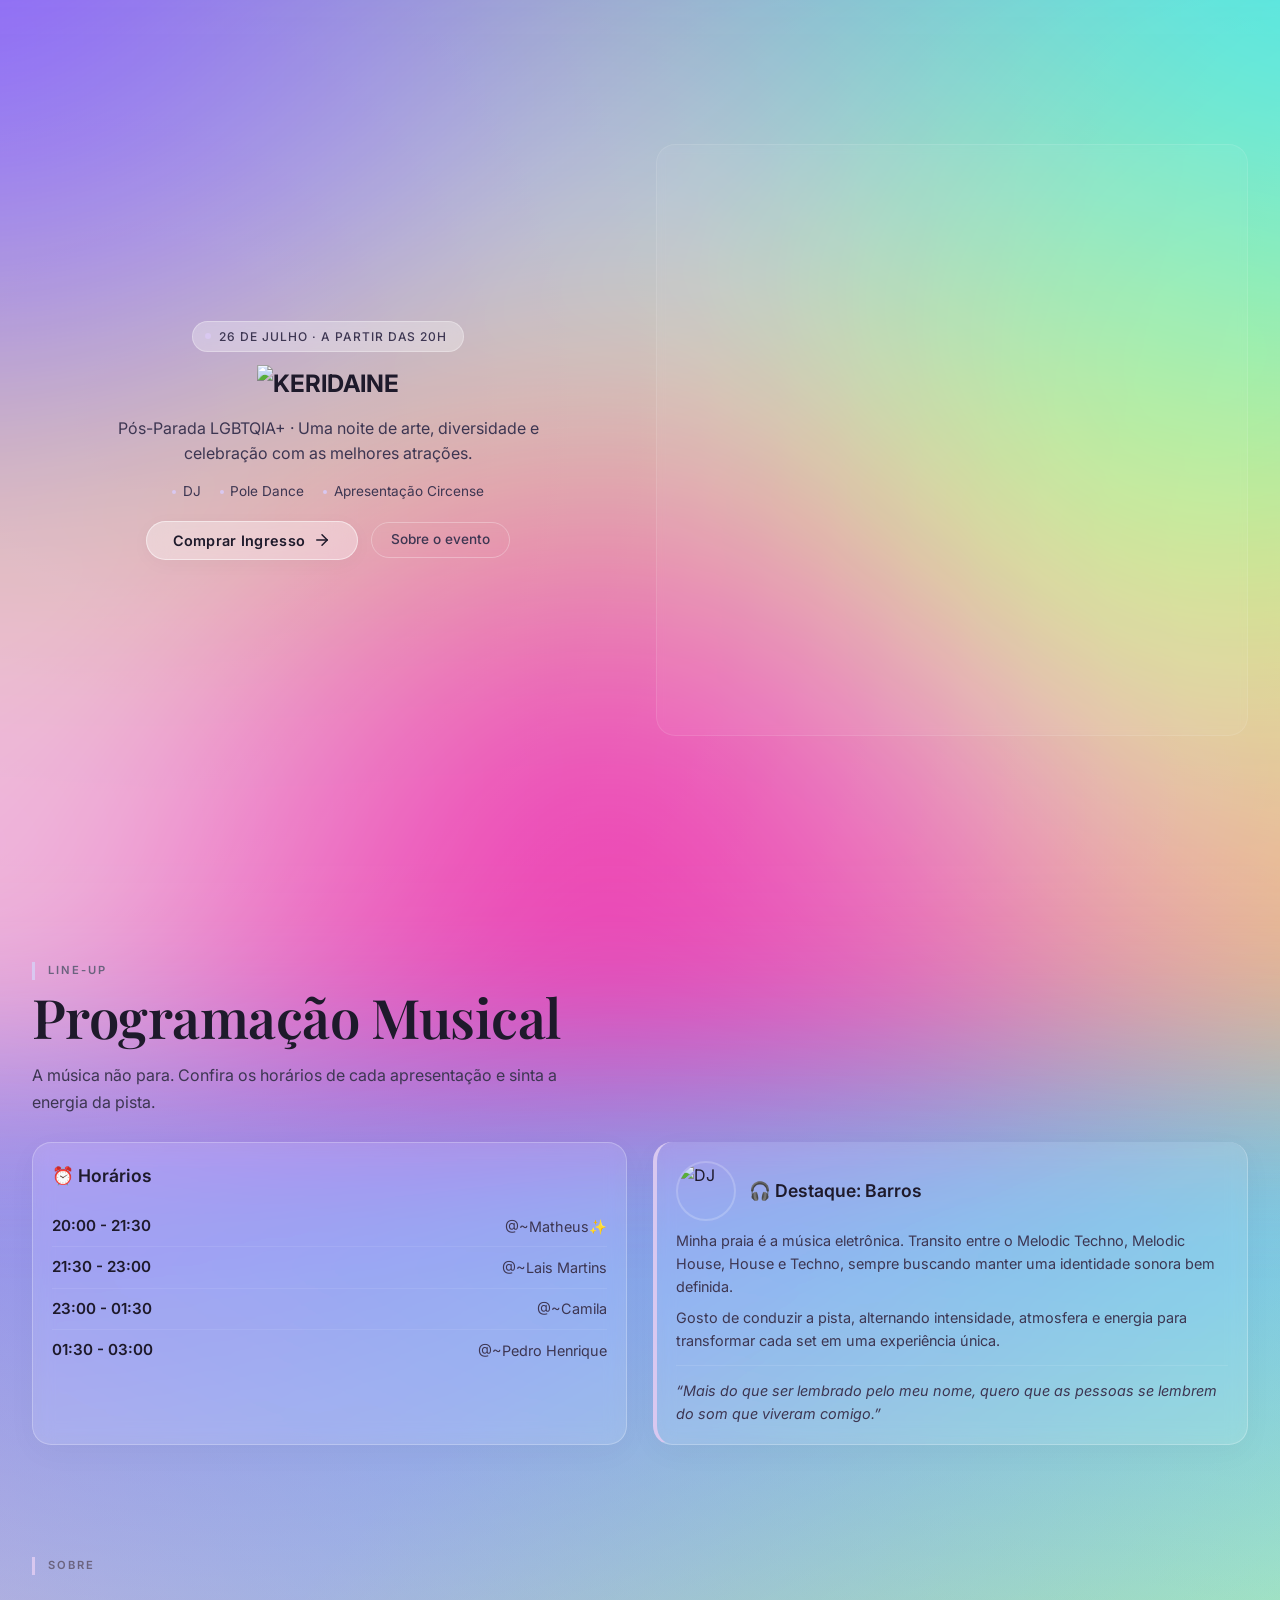
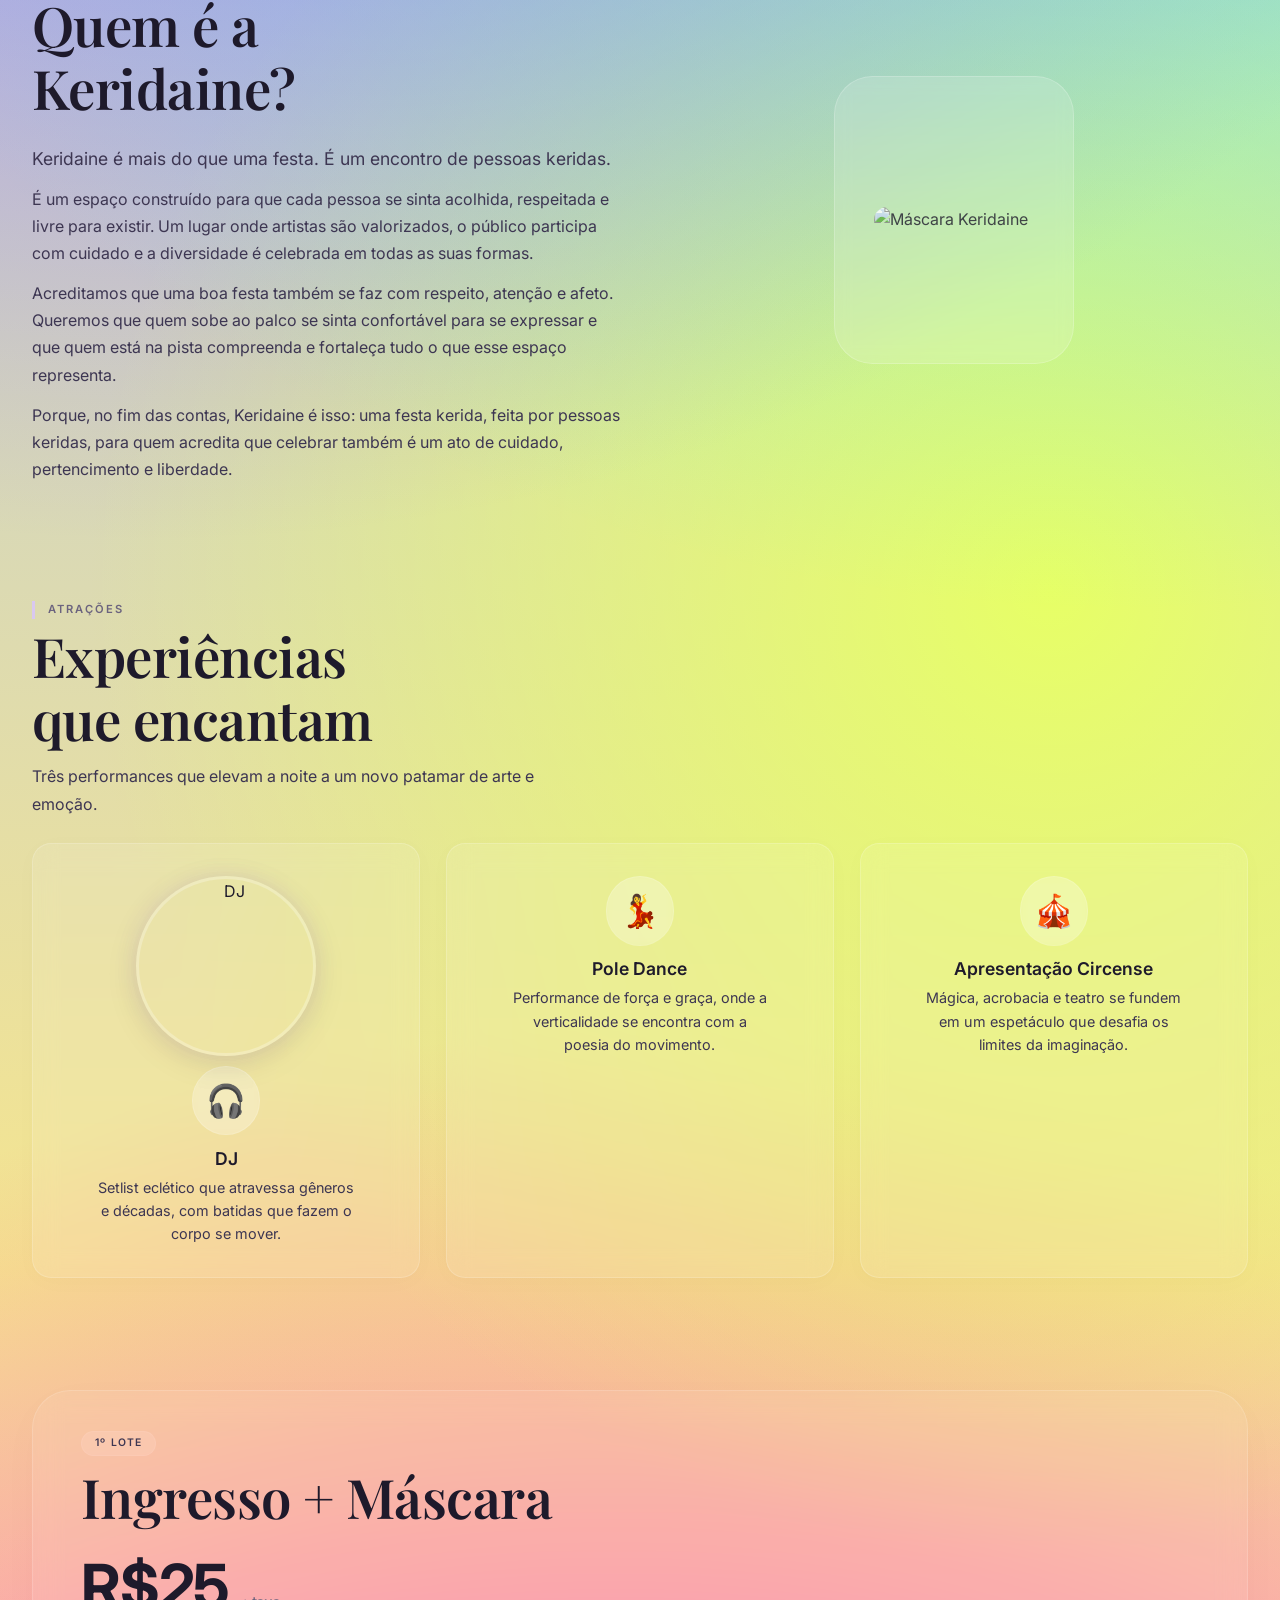
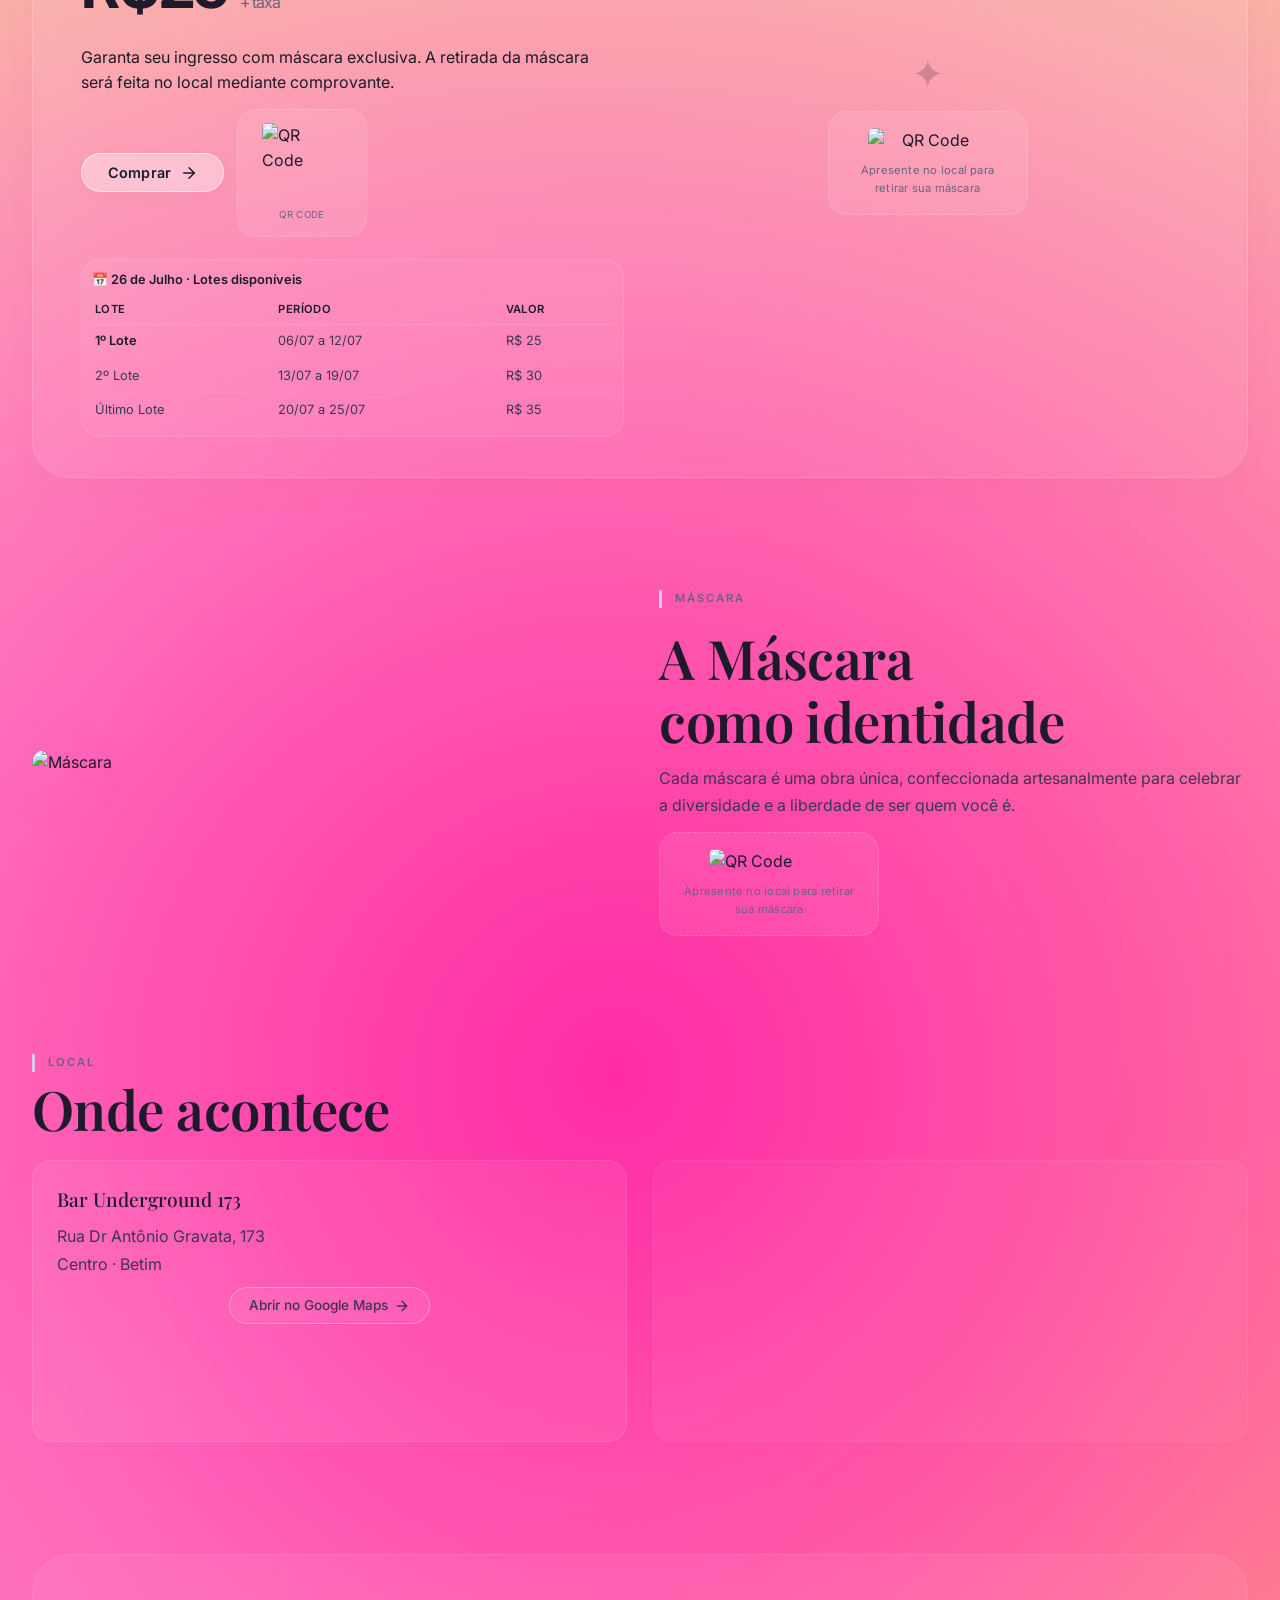
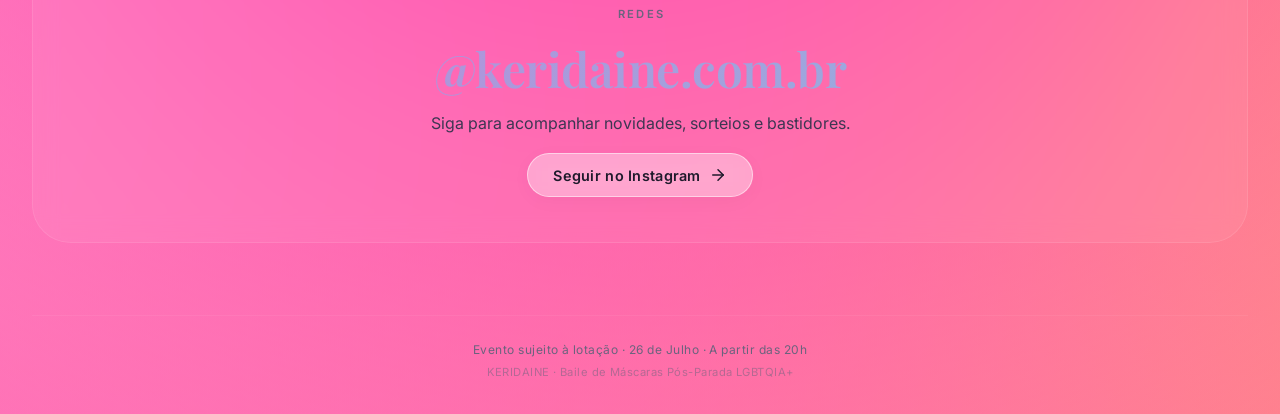
==== commit 5d021580: "Update index.html" ====
--- a/index.html
+++ b/index.html
@@ -15,7 +15,7 @@
 
   <style>
     /* ============================================================
-       RESET & BASE (Mobile First)
+       RESET & BASE
        ============================================================ */
     *,
     *::before,
@@ -123,7 +123,7 @@
     }
 
     /* ============================================================
-       TYPOGRAPHY (Mobile First)
+       TYPOGRAPHY
        ============================================================ */
     .font-serif {
       font-family: 'Playfair Display', Georgia, 'Times New Roman', serif;
@@ -131,13 +131,6 @@
 
     .font-sans {
       font-family: 'Inter', -apple-system, BlinkMacSystemFont, sans-serif;
-    }
-
-    .heading-xl {
-      font-size: clamp(2.8rem, 8vw, 6.8rem);
-      font-weight: 700;
-      line-height: 1.05;
-      letter-spacing: -0.02em;
     }
 
     .heading-lg {
@@ -147,12 +140,6 @@
       letter-spacing: -0.01em;
     }
 
-    .heading-md {
-      font-size: clamp(1.2rem, 2.8vw, 2.2rem);
-      font-weight: 600;
-      line-height: 1.25;
-    }
-
     .text-body {
       font-size: 1rem;
       font-weight: 400;
@@ -167,13 +154,8 @@
       letter-spacing: 0.02em;
     }
 
-    .text-uppercase {
-      text-transform: uppercase;
-      letter-spacing: 0.12em;
-    }
-
     /* ============================================================
-       SECTION COMMON (Mobile First – mais compacto)
+       SECTION COMMON
        ============================================================ */
     section {
       padding: 2.5rem 0;
@@ -202,7 +184,7 @@
     }
 
     /* ============================================================
-       HERO (Mobile First – compacto e centralizado)
+       HERO (mantido igual)
        ============================================================ */
     #hero {
       padding: 0.8rem 0 2rem;
@@ -266,10 +248,6 @@
         opacity: 0.3;
         transform: scale(0.7);
       }
-    }
-
-    .hero-title {
-      margin-top: 0.1rem;
     }
 
     .hero-title img {
@@ -373,7 +351,6 @@
       transform: translateY(-1px);
     }
 
-    /* Hero 3D Container */
     .hero-visual {
       display: flex;
       justify-content: center;
@@ -397,7 +374,70 @@
     }
 
     /* ============================================================
-       ABOUT (Mobile First – compacto)
+       LINEUP (com animação)
+       ============================================================ */
+    #lineup .lineup-grid {
+      display: grid;
+      grid-template-columns: 1fr;
+      gap: 1.2rem;
+      margin-top: 1.6rem;
+    }
+
+    .lineup-card {
+      animation: floatSoft 5s ease-in-out infinite;
+    }
+    .lineup-card:nth-child(1) { animation-delay: 0s; }
+    .lineup-card:nth-child(2) { animation-delay: 1.2s; }
+
+    @keyframes floatSoft {
+      0% { transform: translateY(0px); }
+      50% { transform: translateY(-6px); }
+      100% { transform: translateY(0px); }
+    }
+
+    .lineup-schedule .time-slot {
+      display: flex;
+      flex-direction: column;
+      align-items: center;
+      gap: 0.1rem;
+      padding: 0.5rem 0;
+      border-bottom: 1px solid rgba(255, 255, 255, 0.08);
+      text-align: center;
+    }
+
+    .lineup-schedule .time-slot:last-child {
+      border-bottom: none;
+    }
+
+    .lineup-schedule .time-slot .time {
+      font-weight: 600;
+      color: var(--text-dark);
+      font-size: 0.95rem;
+    }
+
+    .lineup-schedule .time-slot .dj-name {
+      color: var(--text-soft);
+      font-weight: 400;
+      font-size: 0.9rem;
+    }
+
+    .lineup-featured {
+      border-left: none;
+      border-top: 4px solid var(--lilac);
+      padding-top: 1.2rem;
+    }
+
+    .lineup-featured blockquote {
+      font-style: italic;
+      color: var(--text-soft);
+      border-top: 1px solid rgba(255, 255, 255, 0.1);
+      padding-top: 0.8rem;
+      margin-top: 0.8rem;
+      font-size: 0.9rem;
+    }
+
+    /* ============================================================
+       ABOUT
        ============================================================ */
     #about .about-grid {
       display: grid;
@@ -419,12 +459,6 @@
       font-weight: 400;
       color: var(--text-soft);
       line-height: 1.6;
-    }
-
-    #about .about-image {
-      display: flex;
-      justify-content: center;
-      align-items: center;
     }
 
     .about-mask-display {
@@ -439,7 +473,6 @@
       align-items: center;
       justify-content: center;
       padding: 1.2rem;
-      box-shadow: 0 20px 60px rgba(0, 0, 0, 0.03);
       margin: 0 auto;
     }
 
@@ -451,7 +484,7 @@
     }
 
     /* ============================================================
-       ATTRACTIONS (Mobile First – compacto)
+       ATTRACTIONS (com imagem do DJ)
        ============================================================ */
     #attractions .attractions-grid {
       display: grid;
@@ -507,65 +540,33 @@
       margin: 0 auto;
     }
 
+    .attraction-card .dj-img {
+      width: 100%;
+      max-width: 180px;
+      border-radius: 50%;
+      margin: 0 auto 0.6rem;
+      display: block;
+      box-shadow: 0 0 20px rgba(180, 130, 255, 0.15), 0 8px 32px rgba(0, 0, 0, 0.10);
+      border: 3px solid rgba(255, 255, 255, 0.25);
+      transition: all 0.5s cubic-bezier(0.22, 1, 0.36, 1);
+      aspect-ratio: 1/1;
+      object-fit: cover;
+    }
+
+    .attraction-card:hover .dj-img {
+      transform: scale(1.04) rotate(-2deg);
+      box-shadow: 0 0 40px rgba(180, 130, 255, 0.30), 0 12px 48px rgba(0, 0, 0, 0.15);
+      border-color: rgba(255, 255, 255, 0.5);
+    }
+
     /* ============================================================
-       LINEUP (Mobile First – compacto)
-       ============================================================ */
-    #lineup .lineup-grid {
-      display: grid;
-      grid-template-columns: 1fr;
-      gap: 1.2rem;
-      margin-top: 1.6rem;
-    }
-
-    .lineup-schedule .time-slot {
-      display: flex;
-      flex-direction: column;
-      align-items: center;
-      gap: 0.1rem;
-      padding: 0.5rem 0;
-      border-bottom: 1px solid rgba(255, 255, 255, 0.08);
-      text-align: center;
-    }
-
-    .lineup-schedule .time-slot:last-child {
-      border-bottom: none;
-    }
-
-    .lineup-schedule .time-slot .time {
-      font-weight: 600;
-      color: var(--text-dark);
-      font-size: 0.95rem;
-    }
-
-    .lineup-schedule .time-slot .dj-name {
-      color: var(--text-soft);
-      font-weight: 400;
-      font-size: 0.9rem;
-    }
-
-    .lineup-featured {
-      border-left: none;
-      border-top: 4px solid var(--lilac);
-      padding-top: 1.2rem;
-    }
-
-    .lineup-featured blockquote {
-      font-style: italic;
-      color: var(--text-soft);
-      border-top: 1px solid rgba(255, 255, 255, 0.1);
-      padding-top: 0.8rem;
-      margin-top: 0.8rem;
-      font-size: 0.9rem;
-    }
-
-    /* ============================================================
-       TICKETS (Mobile First – compacto)
+       TICKETS
        ============================================================ */
     #tickets .tickets-wrapper {
       display: grid;
       grid-template-columns: 1fr;
       gap: 1.5rem;
-      align-items: center;
+      align-items: stretch;
       background: rgba(255, 255, 255, 0.08);
       backdrop-filter: blur(14px);
       -webkit-backdrop-filter: blur(14px);
@@ -573,7 +574,6 @@
       border-radius: var(--radius);
       padding: 1.5rem 1rem;
       box-shadow: 0 12px 48px rgba(0, 0, 0, 0.02);
-      text-align: center;
     }
 
     .tickets-info {
@@ -581,6 +581,7 @@
       flex-direction: column;
       gap: 0.6rem;
       align-items: center;
+      text-align: center;
     }
 
     .tickets-info .badge-lote {
@@ -610,11 +611,6 @@
       color: var(--text-light);
     }
 
-    .tickets-info .ticket-desc {
-      color: var(--text-soft);
-      max-width: 360px;
-    }
-
     .tickets-cta {
       display: flex;
       flex-wrap: wrap;
@@ -633,26 +629,63 @@
       background: rgba(255, 255, 255, 0.08);
       border-radius: var(--radius-sm);
       border: 1px dashed rgba(255, 255, 255, 0.2);
-      min-width: 100px;
+      min-width: 130px;
     }
 
     .tickets-qr img {
-      width: 50px;
-      height: 50px;
+      width: 80px;
+      height: 80px;
       object-fit: contain;
       border-radius: 4px;
-      background: rgba(255, 255, 255, 0.05);
     }
 
     .tickets-qr .qr-label {
-      font-size: 0.55rem;
+      font-size: 0.6rem;
       color: var(--text-light);
       letter-spacing: 0.04em;
       text-transform: uppercase;
     }
 
+    .lot-table {
+      width: 100%;
+      margin-top: 0.8rem;
+      background: rgba(255, 255, 255, 0.05);
+      border-radius: var(--radius-sm);
+      padding: 0.6rem;
+      border: 1px solid rgba(255, 255, 255, 0.1);
+      overflow-x: auto;
+    }
+    .lot-table table {
+      width: 100%;
+      border-collapse: collapse;
+      font-size: 0.8rem;
+      color: var(--text-soft);
+      min-width: 180px;
+    }
+    .lot-table th {
+      padding: 0.3rem 0.2rem;
+      text-align: left;
+      font-weight: 600;
+      border-bottom: 1px solid rgba(255, 255, 255, 0.15);
+      color: var(--text-dark);
+      font-size: 0.7rem;
+      letter-spacing: 0.04em;
+      text-transform: uppercase;
+    }
+    .lot-table td {
+      padding: 0.4rem 0.2rem;
+      border-bottom: 1px solid rgba(255, 255, 255, 0.05);
+    }
+    .lot-table tr:last-child td {
+      border-bottom: none;
+    }
+    .lot-table .highlight-lote {
+      font-weight: 600;
+      color: var(--text-dark);
+    }
+
     /* ============================================================
-       MASK SECTION (Mobile First – compacto)
+       MASK
        ============================================================ */
     #mask .mask-content {
       display: grid;
@@ -660,12 +693,6 @@
       gap: 1.8rem;
       align-items: center;
       text-align: center;
-    }
-
-    #mask .mask-visual {
-      display: flex;
-      justify-content: center;
-      align-items: center;
     }
 
     #mask .mask-visual img {
@@ -683,19 +710,34 @@
       align-items: center;
     }
 
-    #mask .mask-info .mask-note {
-      font-size: 0.95rem;
-      color: var(--text-soft);
-      padding: 0.8rem 1rem;
+    .mask-qr-box {
+      display: flex;
+      flex-direction: column;
+      align-items: center;
+      gap: 0.5rem;
+      padding: 1rem;
       background: rgba(255, 255, 255, 0.08);
       border-radius: var(--radius-sm);
-      border-left: 3px solid var(--lilac);
+      border: 1px dashed rgba(255, 255, 255, 0.2);
       width: 100%;
-      text-align: left;
+      max-width: 220px;
+      margin: 0 auto;
+    }
+
+    .mask-qr-box img {
+      width: 120px;
+      height: auto;
+      border-radius: 6px;
+    }
+    .mask-qr-box .qr-legend {
+      font-size: 0.7rem;
+      color: var(--text-light);
+      text-align: center;
+      letter-spacing: 0.02em;
     }
 
     /* ============================================================
-       LOCATION (Mobile First – compacto)
+       LOCATION
        ============================================================ */
     #location .location-grid {
       display: grid;
@@ -723,36 +765,23 @@
       line-height: 1.5;
     }
 
-    #location .location-info .address-detail {
-      color: var(--text-soft);
-    }
-
-    #location .map-placeholder {
-      min-height: 180px;
+    #location .map-container {
       border-radius: var(--radius-sm);
+      overflow: hidden;
+      min-height: 200px;
       background: rgba(255, 255, 255, 0.04);
       border: 1px solid rgba(255, 255, 255, 0.06);
-      display: flex;
-      align-items: center;
-      justify-content: center;
-      color: var(--text-light);
-      font-size: 0.85rem;
-      letter-spacing: 0.04em;
-      text-transform: uppercase;
-      position: relative;
-      overflow: hidden;
-      backdrop-filter: blur(4px);
-    }
-
-    .map-placeholder .map-overlay {
-      position: absolute;
-      inset: 0;
-      background: radial-gradient(circle at 30% 40%, rgba(200, 180, 230, 0.05), transparent 70%);
-      pointer-events: none;
+    }
+    #location .map-container iframe {
+      width: 100%;
+      height: 100%;
+      min-height: 200px;
+      border: 0;
+      display: block;
     }
 
     /* ============================================================
-       INSTAGRAM (Mobile First – compacto)
+       INSTAGRAM
        ============================================================ */
     #instagram .insta-content {
       text-align: center;
@@ -779,7 +808,7 @@
     }
 
     /* ============================================================
-       FOOTER (Mobile First – compacto)
+       FOOTER
        ============================================================ */
     #footer {
       padding: 1.5rem 0 2rem;
@@ -795,300 +824,86 @@
     }
 
     /* ============================================================
-       ANIMATIONS · FADE IN
+       FADE IN
        ============================================================ */
     .fade-in {
       opacity: 0;
       transform: translateY(30px);
       transition: opacity 0.9s ease, transform 0.9s ease;
     }
-
     .fade-in.visible {
       opacity: 1;
       transform: translateY(0);
     }
-
-    .fade-in-d1 {
-      transition-delay: 0.08s;
-    }
-    .fade-in-d2 {
-      transition-delay: 0.16s;
-    }
-    .fade-in-d3 {
-      transition-delay: 0.24s;
-    }
-    .fade-in-d4 {
-      transition-delay: 0.32s;
-    }
+    .fade-in-d1 { transition-delay: 0.08s; }
+    .fade-in-d2 { transition-delay: 0.16s; }
+    .fade-in-d3 { transition-delay: 0.24s; }
 
     /* ============================================================
-       RESPONSIVE · TABLET (≥ 768px)
+       RESPONSIVE (resumido para o checkout)
        ============================================================ */
     @media (min-width: 768px) {
-      .site-wrapper {
-        padding: 0 2rem;
-      }
-
-      section {
-        padding: 3rem 0;
-      }
-
+      .site-wrapper { padding: 0 2rem; }
+      section { padding: 3rem 0; }
       .hero-grid {
         grid-template-columns: 1fr 1fr;
         gap: 2rem;
         text-align: center;
       }
-
-      .hero-content {
-        align-items: center;
-        order: 1;
-      }
-
-      .hero-badge {
-        align-self: center;
-      }
-
-      .hero-title img {
-        max-width: 100%;
-        margin: 0 auto;
-      }
-
-      .hero-desc {
-        max-width: 480px;
-        font-size: 1.1rem;
-        margin-left: auto;
-        margin-right: auto;
-      }
-
-      .hero-meta {
-        justify-content: center;
-      }
-
-      .hero-actions {
-        justify-content: center;
-      }
-
-      .hero-visual {
-        order: 2;
-        max-width: 100%;
-      }
-
-      #three-container {
-        border-radius: var(--radius);
-      }
-
-      #about .about-grid {
-        grid-template-columns: 1fr 1fr;
-        gap: 2.4rem;
-        text-align: left;
-      }
-
-      #about .about-text {
-        align-items: flex-start;
-      }
-
-      .about-mask-display {
-        max-width: 300px;
-      }
-
-      #attractions .attractions-grid {
-        grid-template-columns: 1fr 1fr;
-        gap: 1.2rem;
-        max-width: 100%;
-      }
-
-      #lineup .lineup-grid {
-        grid-template-columns: 1fr 1fr;
-        gap: 1.6rem;
-      }
-
-      .lineup-schedule .time-slot {
-        flex-direction: row;
-        justify-content: space-between;
-        text-align: left;
-        gap: 0;
-      }
-
-      .lineup-featured {
-        border-left: 4px solid var(--lilac);
-        border-top: none;
-        padding-top: 0;
-        padding-left: 1.2rem;
-      }
-
-      #tickets .tickets-wrapper {
-        grid-template-columns: 1fr 1fr;
-        gap: 2rem;
-        padding: 2rem 2rem;
-        text-align: left;
-      }
-
-      #tickets .tickets-info {
-        align-items: flex-start;
-      }
-
-      #tickets .tickets-cta {
-        justify-content: flex-start;
-      }
-
-      #mask .mask-content {
-        grid-template-columns: 1fr 1fr;
-        gap: 2.4rem;
-        text-align: left;
-      }
-
-      #mask .mask-info {
-        align-items: flex-start;
-      }
-
-      #mask .mask-visual img {
-        max-width: 300px;
-      }
-
-      #location .location-grid {
-        grid-template-columns: 1fr 1fr;
-        gap: 1.6rem;
-      }
-
-      #location .location-info {
-        align-items: flex-start;
-        text-align: left;
-      }
-
-      #instagram .insta-content {
-        padding: 2.4rem 1.5rem;
-      }
-
-      .btn-primary {
-        padding: 0.7rem 2rem;
-        font-size: 0.95rem;
-      }
+      .hero-content { align-items: center; order: 1; }
+      .hero-badge { align-self: center; }
+      .hero-title img { max-width: 100%; margin: 0 auto; }
+      .hero-desc { max-width: 480px; margin: 0 auto; }
+      .hero-meta { justify-content: center; }
+      .hero-actions { justify-content: center; }
+      .hero-visual { order: 2; max-width: 100%; }
+
+      #lineup .lineup-grid { grid-template-columns: 1fr 1fr; gap: 1.6rem; }
+      .lineup-schedule .time-slot { flex-direction: row; justify-content: space-between; text-align: left; }
+      .lineup-featured { border-left: 4px solid var(--lilac); border-top: none; padding-top: 0; padding-left: 1.2rem; }
+
+      #about .about-grid { grid-template-columns: 1fr 1fr; gap: 2.4rem; text-align: left; }
+      #about .about-text { align-items: flex-start; }
+
+      #attractions .attractions-grid { grid-template-columns: 1fr 1fr; gap: 1.2rem; max-width: 100%; }
+
+      #tickets .tickets-wrapper { grid-template-columns: 1fr 1fr; gap: 2rem; padding: 2rem; align-items: center; }
+      #tickets .tickets-info { align-items: flex-start; text-align: left; }
+      #tickets .tickets-cta { justify-content: flex-start; }
+      #tickets .tickets-info:last-child { align-items: center; text-align: center; }
+
+      #mask .mask-content { grid-template-columns: 1fr 1fr; gap: 2.4rem; text-align: left; }
+      #mask .mask-info { align-items: flex-start; }
+      .mask-qr-box { margin: 0; }
+
+      #location .location-grid { grid-template-columns: 1fr 1fr; gap: 1.6rem; }
+      #location .location-info { align-items: flex-start; text-align: left; }
+      #location .map-container { min-height: 240px; }
+      #location .map-container iframe { min-height: 240px; }
+
+      #instagram .insta-content { padding: 2.4rem 1.5rem; }
+    }
+
+    @media (min-width: 1024px) {
+      section { padding: 3.5rem 0; }
+      #attractions .attractions-grid { grid-template-columns: repeat(3, 1fr); gap: 1.6rem; }
+      .attraction-card { padding: 2rem 1.6rem; }
+      #tickets .tickets-wrapper { padding: 2.5rem 3rem; }
+      #location .map-container { min-height: 280px; }
+      #location .map-container iframe { min-height: 280px; }
+      #instagram .insta-content { padding: 2.8rem 2rem; }
     }
 
     /* ============================================================
-       RESPONSIVE · DESKTOP (≥ 1024px)
+       CHECKOUT MODAL (nova sessão segura)
        ============================================================ */
-    @media (min-width: 1024px) {
-      .site-wrapper {
-        padding: 0 3rem;
-      }
-
-      section {
-        padding: 3.5rem 0;
-      }
-
-      .hero-grid {
-        gap: 2.4rem;
-      }
-
-      .hero-title img {
-        max-width: 85%;
-      }
-
-      .hero-desc {
-        font-size: 1.2rem;
-      }
-
-      .hero-meta {
-        gap: 0.6rem 2rem;
-        font-size: 1rem;
-      }
-
-      .hero-actions {
-        gap: 1.2rem;
-      }
-
-      .btn-primary {
-        padding: 0.8rem 2.4rem;
-        font-size: 1rem;
-      }
-
-      .btn-outline {
-        padding: 0.5rem 1.5rem;
-        font-size: 0.9rem;
-      }
-
-      #attractions .attractions-grid {
-        grid-template-columns: repeat(3, 1fr);
-        gap: 1.6rem;
-      }
-
-      .attraction-card {
-        padding: 2rem 1.6rem;
-      }
-
-      .attraction-card h3 {
-        font-size: 1.3rem;
-      }
-
-      #tickets .tickets-wrapper {
-        padding: 2.5rem 3rem;
-      }
-
-      #mask .mask-visual img {
-        max-width: 360px;
-      }
-
-      #location .map-placeholder {
-        min-height: 240px;
-      }
-
-      #instagram .insta-content {
-        padding: 2.8rem 2rem;
-      }
-    }
-
-    /* ============================================================
-       ACCESSIBILITY · FOCUS
-       ============================================================ */
-    a:focus-visible,
-    button:focus-visible {
-      outline: 3px solid var(--lilac);
-      outline-offset: 4px;
-    }
-
-    /* ============================================================
-       UTILITY
-       ============================================================ */
-    .sr-only {
-      position: absolute;
-      width: 1px;
-      height: 1px;
-      padding: 0;
-      margin: -1px;
-      overflow: hidden;
-      clip: rect(0, 0, 0, 0);
-      border: 0;
-    }
-
-    .text-center {
-      text-align: center;
-    }
-    .mt-1 {
-      margin-top: 0.6rem;
-    }
-    .mt-2 {
-      margin-top: 1.2rem;
-    }
-    .gap-1 {
-      gap: 0.6rem;
-    }
-    .flex-center {
-      display: flex;
-      align-items: center;
-      justify-content: center;
-    }
-
-    /* ============================================================
-       MODAL DE COMPRA
-       ============================================================ */
-    .modal-overlay {
+    .checkout-overlay {
       position: fixed;
       inset: 0;
-      z-index: 1000;
-      background: rgba(0, 0, 0, 0.45);
-      backdrop-filter: blur(8px);
-      -webkit-backdrop-filter: blur(8px);
+      z-index: 2000;
+      background: rgba(0, 0, 0, 0.5);
+      backdrop-filter: blur(10px);
+      -webkit-backdrop-filter: blur(10px);
       display: flex;
       align-items: center;
       justify-content: center;
@@ -1096,43 +911,46 @@
       visibility: hidden;
       transition: opacity 0.4s ease, visibility 0.4s ease;
       padding: 1.2rem;
-    }
-
-    .modal-overlay.active {
+      overflow-y: auto;
+    }
+
+    .checkout-overlay.active {
       opacity: 1;
       visibility: visible;
     }
 
-    .modal-box {
-      max-width: 480px;
+    .checkout-box {
+      max-width: 560px;
       width: 100%;
-      background: rgba(255, 255, 255, 0.22);
-      backdrop-filter: blur(28px) saturate(1.3);
-      -webkit-backdrop-filter: blur(28px) saturate(1.3);
-      border: 1px solid rgba(255, 255, 255, 0.4);
-      box-shadow: 0 32px 80px rgba(0, 0, 0, 0.12), inset 0 1px 0 rgba(255, 255, 255, 0.5);
+      background: rgba(255, 255, 255, 0.15);
+      backdrop-filter: blur(32px) saturate(1.4);
+      -webkit-backdrop-filter: blur(32px) saturate(1.4);
+      border: 1px solid rgba(255, 255, 255, 0.3);
+      box-shadow: 0 32px 80px rgba(0, 0, 0, 0.15), inset 0 1px 0 rgba(255, 255, 255, 0.3);
       border-radius: var(--radius);
-      padding: 1.8rem 1.4rem;
-      transform: scale(0.94) translateY(12px);
-      transition: transform 0.35s cubic-bezier(0.22, 1, 0.36, 1), opacity 0.35s ease;
+      padding: 2rem 1.8rem;
+      transform: scale(0.92) translateY(20px);
+      transition: transform 0.4s cubic-bezier(0.22, 1, 0.36, 1), opacity 0.4s ease;
       opacity: 0;
       position: relative;
-    }
-
-    .modal-overlay.active .modal-box {
+      max-height: 95vh;
+      overflow-y: auto;
+    }
+
+    .checkout-overlay.active .checkout-box {
       transform: scale(1) translateY(0);
       opacity: 1;
     }
 
-    .modal-close {
-      position: absolute;
-      top: 1rem;
-      right: 1rem;
+    .checkout-close {
+      position: sticky;
+      top: 0;
+      float: right;
       background: rgba(255, 255, 255, 0.15);
       border: none;
       border-radius: 50%;
-      width: 2.2rem;
-      height: 2.2rem;
+      width: 2.4rem;
+      height: 2.4rem;
       font-size: 1.2rem;
       display: flex;
       align-items: center;
@@ -1142,174 +960,221 @@
       transition: background 0.2s;
       backdrop-filter: blur(4px);
       border: 1px solid rgba(255, 255, 255, 0.1);
-    }
-
-    .modal-close:hover {
+      margin-bottom: 0.5rem;
+      z-index: 10;
+    }
+
+    .checkout-close:hover {
       background: rgba(255, 255, 255, 0.3);
     }
 
-    .modal-title {
+    .checkout-title {
       font-family: 'Playfair Display', serif;
-      font-size: 1.4rem;
+      font-size: 1.8rem;
       font-weight: 700;
       color: var(--text-dark);
       margin-bottom: 0.2rem;
     }
 
-    .modal-sub {
+    .checkout-sub {
       font-size: 0.95rem;
       color: var(--text-soft);
-      margin-bottom: 1.4rem;
-    }
-
-    .modal-price {
-      font-size: 1.8rem;
+      margin-bottom: 1.8rem;
+    }
+
+    .checkout-step-indicator {
+      display: flex;
+      justify-content: center;
+      gap: 2rem;
+      margin-bottom: 2rem;
+      font-size: 0.8rem;
+      font-weight: 500;
+      color: var(--text-light);
+    }
+
+    .checkout-step-indicator .step {
+      display: flex;
+      align-items: center;
+      gap: 0.4rem;
+    }
+
+    .checkout-step-indicator .step .num {
+      display: inline-flex;
+      align-items: center;
+      justify-content: center;
+      width: 1.8rem;
+      height: 1.8rem;
+      border-radius: 50%;
+      background: rgba(255, 255, 255, 0.2);
+      border: 1px solid rgba(255, 255, 255, 0.2);
+      font-weight: 600;
+      color: var(--text-light);
+      transition: all 0.3s;
+    }
+
+    .checkout-step-indicator .step.active .num {
+      background: var(--lilac);
+      border-color: var(--lilac);
+      color: var(--text-dark);
+    }
+
+    .checkout-step {
+      display: none;
+      animation: fadeStep 0.3s ease;
+    }
+
+    .checkout-step.active {
+      display: block;
+    }
+
+    @keyframes fadeStep {
+      0% { opacity: 0; transform: translateY(10px); }
+      100% { opacity: 1; transform: translateY(0); }
+    }
+
+    .checkout-step label {
+      display: block;
+      font-weight: 500;
+      font-size: 0.85rem;
+      margin-bottom: 0.2rem;
+      color: var(--text-soft);
+    }
+
+    .checkout-step input,
+    .checkout-step select {
+      width: 100%;
+      padding: 0.7rem 1rem;
+      border-radius: var(--radius-sm);
+      border: 1px solid rgba(255, 255, 255, 0.2);
+      background: rgba(255, 255, 255, 0.1);
+      backdrop-filter: blur(4px);
+      font-family: 'Inter', sans-serif;
+      font-size: 0.95rem;
+      color: var(--text-dark);
+      transition: border-color 0.3s, box-shadow 0.3s;
+      margin-bottom: 1rem;
+    }
+
+    .checkout-step input:focus,
+    .checkout-step select:focus {
+      outline: none;
+      border-color: var(--lilac);
+      box-shadow: 0 0 0 3px rgba(217, 200, 240, 0.3);
+    }
+
+    .checkout-step .input-group {
+      display: grid;
+      grid-template-columns: 1fr 1fr;
+      gap: 0.8rem;
+    }
+
+    .checkout-step .input-group .full-width {
+      grid-column: 1 / -1;
+    }
+
+    .checkout-summary {
+      background: rgba(255, 255, 255, 0.08);
+      border-radius: var(--radius-sm);
+      padding: 1rem 1.2rem;
+      margin: 1.2rem 0;
+      border: 1px solid rgba(255, 255, 255, 0.1);
+    }
+
+    .checkout-summary .row {
+      display: flex;
+      justify-content: space-between;
+      padding: 0.3rem 0;
+      font-size: 0.9rem;
+    }
+
+    .checkout-summary .row.total {
       font-weight: 700;
+      font-size: 1.1rem;
+      border-top: 1px solid rgba(255, 255, 255, 0.1);
+      margin-top: 0.3rem;
+      padding-top: 0.6rem;
       color: var(--text-dark);
-      margin-bottom: 1.4rem;
-      letter-spacing: -0.02em;
-    }
-
-    .modal-price small {
-      font-size: 0.9rem;
-      font-weight: 400;
-      color: var(--text-light);
-    }
-
-    .quantity-control {
-      display: flex;
-      align-items: center;
+    }
+
+    .checkout-actions {
+      display: flex;
       gap: 0.8rem;
-      margin-bottom: 1.4rem;
+      margin-top: 1.5rem;
       flex-wrap: wrap;
     }
 
-    .quantity-control label {
-      font-weight: 500;
-      font-size: 0.9rem;
-      color: var(--text-soft);
-      min-width: 80px;
-    }
-
-    .quantity-control .qty-group {
-      display: flex;
-      align-items: center;
-      gap: 0.3rem;
-      background: rgba(255, 255, 255, 0.2);
-      border-radius: 60px;
-      padding: 0.1rem 0.3rem;
-      border: 1px solid rgba(255, 255, 255, 0.2);
-    }
-
-    .quantity-control .qty-btn {
-      width: 2rem;
-      height: 2rem;
-      border-radius: 50%;
-      border: none;
-      background: rgba(255, 255, 255, 0.2);
-      font-size: 1.2rem;
-      font-weight: 500;
-      color: var(--text-dark);
-      cursor: pointer;
-      transition: background 0.2s, transform 0.1s;
-      display: flex;
-      align-items: center;
-      justify-content: center;
-    }
-
-    .quantity-control .qty-btn:hover {
-      background: rgba(255, 255, 255, 0.4);
-    }
-
-    .quantity-control .qty-btn:active {
-      transform: scale(0.92);
-    }
-
-    .quantity-control #qty-input {
-      width: 2.8rem;
-      text-align: center;
-      font-size: 1rem;
-      font-weight: 600;
-      background: transparent;
-      border: none;
-      color: var(--text-dark);
-      font-family: 'Inter', sans-serif;
-      padding: 0.2rem 0;
-    }
-
-    .quantity-control #qty-input:focus {
-      outline: none;
-    }
-
-    .quantity-control #qty-input::-webkit-inner-spin-button,
-    .quantity-control #qty-input::-webkit-outer-spin-button {
-      -webkit-appearance: none;
-      margin: 0;
-    }
-    .quantity-control #qty-input {
-      -moz-appearance: textfield;
-    }
-
-    .modal-subtotal {
-      display: flex;
-      justify-content: space-between;
-      align-items: center;
-      padding: 0.6rem 0;
-      border-top: 1px solid rgba(255, 255, 255, 0.15);
-      margin-bottom: 1.6rem;
-      font-weight: 500;
-      font-size: 1rem;
-      color: var(--text-dark);
-    }
-
-    .modal-subtotal span:last-child {
-      font-weight: 700;
-      font-size: 1.2rem;
-    }
-
-    .modal-actions {
-      display: flex;
-      flex-wrap: wrap;
-      gap: 0.6rem;
-    }
-
-    .modal-actions .btn-primary {
+    .checkout-actions .btn-primary {
       flex: 1;
       justify-content: center;
-      min-width: 100px;
-    }
-
-    .modal-actions .btn-outline {
+      min-width: 120px;
+    }
+
+    .checkout-actions .btn-outline {
       flex: 1;
       justify-content: center;
-      min-width: 100px;
+      min-width: 120px;
+    }
+
+    .payment-options {
+      display: flex;
+      gap: 0.8rem;
+      flex-wrap: wrap;
+      margin-bottom: 1rem;
+    }
+
+    .payment-options .payment-option {
+      flex: 1;
+      min-width: 80px;
+      padding: 0.6rem 0.8rem;
+      text-align: center;
+      background: rgba(255, 255, 255, 0.05);
+      border: 1px solid rgba(255, 255, 255, 0.15);
+      border-radius: var(--radius-sm);
+      cursor: pointer;
+      transition: all 0.3s;
+      font-size: 0.85rem;
+      font-weight: 500;
+      color: var(--text-soft);
+    }
+
+    .payment-options .payment-option:hover {
+      background: rgba(255, 255, 255, 0.15);
+    }
+
+    .payment-options .payment-option.selected {
+      border-color: var(--lilac);
+      background: rgba(217, 200, 240, 0.2);
+      color: var(--text-dark);
+    }
+
+    /* feedback de sucesso */
+    .checkout-success {
+      text-align: center;
+      padding: 1rem 0;
+    }
+
+    .checkout-success .icon {
+      font-size: 3.5rem;
+      margin-bottom: 0.5rem;
+    }
+
+    .checkout-success h3 {
+      font-family: 'Playfair Display', serif;
+      font-size: 1.6rem;
+      margin-bottom: 0.3rem;
+    }
+
+    .checkout-success p {
+      color: var(--text-soft);
+      font-size: 0.95rem;
     }
 
     @media (max-width: 480px) {
-      .modal-box {
-        padding: 1.2rem 1rem;
-      }
-      .modal-title {
-        font-size: 1.2rem;
-      }
-      .modal-price {
-        font-size: 1.5rem;
-      }
-      .quantity-control {
-        flex-direction: column;
-        align-items: stretch;
-        gap: 0.5rem;
-      }
-      .quantity-control .qty-group {
-        align-self: center;
-      }
-      .modal-actions {
-        flex-direction: column;
-      }
-      .modal-actions .btn-primary,
-      .modal-actions .btn-outline {
-        width: 100%;
-      }
+      .checkout-box { padding: 1.2rem; }
+      .checkout-step .input-group { grid-template-columns: 1fr; }
+      .checkout-step-indicator { gap: 1rem; font-size: 0.7rem; }
+      .checkout-step-indicator .step .num { width: 1.5rem; height: 1.5rem; font-size: 0.7rem; }
+      .payment-options .payment-option { min-width: 60px; font-size: 0.75rem; padding: 0.4rem 0.6rem; }
     }
   </style>
 </head>
@@ -1322,367 +1187,314 @@
   <div class="site-wrapper">
 
     <!-- ============================================================
-    HERO · id="hero"
+    HERO
     ============================================================ -->
     <section id="hero" aria-labelledby="hero-title">
       <div class="hero-grid">
-
-        <!-- Hero Content -->
         <div class="hero-content fade-in visible">
-          <div class="hero-badge">
-            <span></span>
-            26 de Julho · A partir das 20h
+          <div class="hero-badge"><span></span>26 de Julho · A partir das 20h</div>
+          <h1 id="hero-title" class="hero-title">
+            <img src="https://blogger.googleusercontent.com/img/b/R29vZ2xl/AVvXsEhz3PR3EZaht0XPM-Yukc8WUzJqaJOCRKNC7NYTyqVVURXQlOoKxgGo8e-OMDl395XCPSUc56UkjCiEOxevL81Y9cb4xLAFmKaVR9Oh8FdY1V7NOcAXILB_IztJAQbXcdIZEiORwm2PlEZzY94GCcNniIfDtxV-GMwwe79ZEqrc9e9w1-PxY2iP5Q-5osNs/s1600/Titile.png" alt="KERIDAINE" loading="eager" />
+          </h1>
+          <p class="hero-desc">Pós-Parada LGBTQIA+ · Uma noite de arte, diversidade e celebração com as melhores atrações.</p>
+          <div class="hero-meta">
+            <span class="hero-meta-item"><span class="dot"></span> DJ</span>
+            <span class="hero-meta-item"><span class="dot"></span> Pole Dance</span>
+            <span class="hero-meta-item"><span class="dot"></span> Apresentação Circense</span>
           </div>
-
-          <h1 id="hero-title" class="hero-title">
-            <img
-            src="https://blogger.googleusercontent.com/img/b/R29vZ2xl/AVvXsEhz3PR3EZaht0XPM-Yukc8WUzJqaJOCRKNC7NYTyqVVURXQlOoKxgGo8e-OMDl395XCPSUc56UkjCiEOxevL81Y9cb4xLAFmKaVR9Oh8FdY1V7NOcAXILB_IztJAQbXcdIZEiORwm2PlEZzY94GCcNniIfDtxV-GMwwe79ZEqrc9e9w1-PxY2iP5Q-5osNs/s1600/Titile.png"
-            alt="KERIDAINE - Baile de Máscaras Pós-Parada LGBTQIA+"
-            loading="eager"
-            />
-          </h1>
-
-          <p class="hero-desc">
-            Pós-Parada LGBTQIA+ · Uma noite de arte, diversidade e
-            celebração com as melhores atrações.
-          </p>
-
-          <div class="hero-meta">
-            <span class="hero-meta-item">
-              <span class="dot"></span> DJ
-            </span>
-            <span class="hero-meta-item">
-              <span class="dot"></span> Pole Dance
-            </span>
-            <span class="hero-meta-item">
-              <span class="dot"></span> Apresentação Circense
-            </span>
-          </div>
-
           <div class="hero-actions">
-            <button class="btn-primary" id="btnBuyHero">
-              Comprar Ingresso
-              <svg width="18" height="18" viewBox="0 0 24 24" fill="none" stroke="currentColor" stroke-width="2" stroke-linecap="round" stroke-linejoin="round"><path d="M5 12h14"/><path d="M12 5l7 7-7 7"/></svg>
-            </button>
+            <button class="btn-primary" id="btnBuyHero">Comprar Ingresso <svg width="18" height="18" viewBox="0 0 24 24" fill="none" stroke="currentColor" stroke-width="2" stroke-linecap="round" stroke-linejoin="round"><path d="M5 12h14"/><path d="M12 5l7 7-7 7"/></svg></button>
             <a href="#about" class="btn-outline">Sobre o evento</a>
           </div>
         </div>
-
-        <!-- Hero 3D Mask -->
         <div class="hero-visual fade-in visible fade-in-d2" aria-hidden="true">
           <div id="three-container"></div>
         </div>
-
       </div>
     </section>
 
     <!-- ============================================================
-    ABOUT · id="about"
+    LINEUP
+    ============================================================ -->
+    <section id="lineup" aria-labelledby="lineup-title">
+      <div class="fade-in">
+        <span class="section-label">Line-up</span>
+        <h2 id="lineup-title" class="heading-lg font-serif section-title">Programação Musical</h2>
+        <p class="text-body section-sub">A música não para. Confira os horários de cada apresentação e sinta a energia da pista.</p>
+      </div>
+      <div class="lineup-grid">
+        <div class="lineup-schedule glass-light fade-in fade-in-d1 lineup-card" style="padding:1.2rem;">
+          <h3 style="font-size:1.1rem; font-weight:600; margin-bottom:1rem;">⏰ Horários</h3>
+          <div class="time-slot"><span class="time">20:00 - 21:30</span><span class="dj-name">@~Matheus✨</span></div>
+          <div class="time-slot"><span class="time">21:30 - 23:00</span><span class="dj-name">@~Lais Martins</span></div>
+          <div class="time-slot"><span class="time">23:00 - 01:30</span><span class="dj-name">@~Camila</span></div>
+          <div class="time-slot"><span class="time">01:30 - 03:00</span><span class="dj-name">@~Pedro Henrique</span></div>
+        </div>
+        <div class="lineup-featured glass-light fade-in fade-in-d2 lineup-card" style="padding:1.2rem;">
+          <div style="display:flex; align-items:center; gap:0.8rem; flex-wrap:wrap; margin-bottom:0.5rem;">
+            <img src="https://raw.githubusercontent.com/MOSCHIAT/Keridaine/main/DjMilxcx.png" alt="DJ" style="width:60px; height:60px; object-fit:cover; border-radius:50%; border:2px solid rgba(255,255,255,0.2); flex-shrink:0;" />
+            <h3 style="font-size:1.1rem; font-weight:600; margin:0;">🎧 Destaque: Barros</h3>
+          </div>
+          <p style="font-size:0.9rem; color:var(--text-soft); line-height:1.6;">Minha praia é a música eletrônica. Transito entre o Melodic Techno, Melodic House, House e Techno, sempre buscando manter uma identidade sonora bem definida.</p>
+          <p style="font-size:0.9rem; color:var(--text-soft); line-height:1.6; margin-top:0.5rem;">Gosto de conduzir a pista, alternando intensidade, atmosfera e energia para transformar cada set em uma experiência única.</p>
+          <blockquote>“Mais do que ser lembrado pelo meu nome, quero que as pessoas se lembrem do som que viveram comigo.”</blockquote>
+        </div>
+      </div>
+    </section>
+
+    <!-- ============================================================
+    ABOUT
     ============================================================ -->
     <section id="about" aria-labelledby="about-title">
       <div class="about-grid">
-
         <div class="about-text fade-in">
           <span class="section-label">Sobre</span>
-          <h2 id="about-title" class="heading-lg font-serif section-title">
-            Quem é a <br />Keridaine?
-          </h2>
-          <p class="lead">
-            Keridaine é mais do que uma festa. É um encontro de pessoas keridas.
-          </p>
-          <p class="text-body">
-            É um espaço construído para que cada pessoa se sinta acolhida, respeitada e livre para existir. Um lugar onde artistas são valorizados, o público participa com cuidado e a diversidade é celebrada em todas as suas formas.
-          </p>
-          <p class="text-body">
-            Acreditamos que uma boa festa também se faz com respeito, atenção e afeto. Queremos que quem sobe ao palco se sinta confortável para se expressar e que quem está na pista compreenda e fortaleça tudo o que esse espaço representa.
-          </p>
-          <p class="text-body">
-            Porque, no fim das contas, Keridaine é isso: uma festa kerida, feita por pessoas keridas, para quem acredita que celebrar também é um ato de cuidado, pertencimento e liberdade.
-          </p>
-        </div>
-
+          <h2 id="about-title" class="heading-lg font-serif section-title">Quem é a <br />Keridaine?</h2>
+          <p class="lead">Keridaine é mais do que uma festa. É um encontro de pessoas keridas.</p>
+          <p class="text-body">É um espaço construído para que cada pessoa se sinta acolhida, respeitada e livre para existir. Um lugar onde artistas são valorizados, o público participa com cuidado e a diversidade é celebrada em todas as suas formas.</p>
+          <p class="text-body">Acreditamos que uma boa festa também se faz com respeito, atenção e afeto. Queremos que quem sobe ao palco se sinta confortável para se expressar e que quem está na pista compreenda e fortaleça tudo o que esse espaço representa.</p>
+          <p class="text-body">Porque, no fim das contas, Keridaine é isso: uma festa kerida, feita por pessoas keridas, para quem acredita que celebrar também é um ato de cuidado, pertencimento e liberdade.</p>
+        </div>
         <div class="about-image fade-in fade-in-d2">
           <div class="about-mask-display" aria-hidden="true">
-            <img
-            src="https://blogger.googleusercontent.com/img/b/R29vZ2xl/AVvXsEjLcVxwOoHr4cvADwjE0zEconb-gfbU6QDfNbRoLXkilZjkzdr57EJA8pRWxl46kG1J9vWs-VBuqQnsAGWbdX7_C06r1OyuhkBqtmTNNvREFximGw1Mn_2sF2KCxrwgDlD1VWn-FU-V_Qr2w5PSt8fv_SPoMNq8GEFAaL80lp67bRaQ6F06ua6VcDUxEOE_/s1600/mask.png"
-            alt="Máscara Keridaine"
-            />
+            <img src="https://blogger.googleusercontent.com/img/b/R29vZ2xl/AVvXsEjLcVxwOoHr4cvADwjE0zEconb-gfbU6QDfNbRoLXkilZjkzdr57EJA8pRWxl46kG1J9vWs-VBuqQnsAGWbdX7_C06r1OyuhkBqtmTNNvREFximGw1Mn_2sF2KCxrwgDlD1VWn-FU-V_Qr2w5PSt8fv_SPoMNq8GEFAaL80lp67bRaQ6F06ua6VcDUxEOE_/s1600/mask.png" alt="Máscara Keridaine" />
           </div>
         </div>
-
       </div>
     </section>
 
     <!-- ============================================================
-    ATTRACTIONS · id="attractions"
+    ATTRACTIONS
     ============================================================ -->
     <section id="attractions" aria-labelledby="attractions-title">
       <div class="fade-in">
         <span class="section-label">Atrações</span>
-        <h2 id="attractions-title" class="heading-lg font-serif section-title">
-          Experiências <br />que encantam
-        </h2>
-        <p class="text-body section-sub">
-          Três performances que elevam a noite a um novo patamar de arte e
-          emoção.
-        </p>
+        <h2 id="attractions-title" class="heading-lg font-serif section-title">Experiências <br />que encantam</h2>
+        <p class="text-body section-sub">Três performances que elevam a noite a um novo patamar de arte e emoção.</p>
       </div>
-
       <div class="attractions-grid">
-
         <article class="attraction-card fade-in fade-in-d1" aria-label="DJ">
+          <img src="https://raw.githubusercontent.com/MOSCHIAT/Keridaine/main/DjMilxcx.png" alt="DJ" class="dj-img" loading="lazy" />
           <div class="attraction-icon" aria-hidden="true">🎧</div>
           <h3>DJ</h3>
           <p>Setlist eclético que atravessa gêneros e décadas, com batidas que fazem o corpo se mover.</p>
         </article>
-
         <article class="attraction-card fade-in fade-in-d2" aria-label="Pole Dance">
           <div class="attraction-icon" aria-hidden="true">💃</div>
           <h3>Pole Dance</h3>
           <p>Performance de força e graça, onde a verticalidade se encontra com a poesia do movimento.</p>
         </article>
-
         <article class="attraction-card fade-in fade-in-d3" aria-label="Apresentação Circense">
           <div class="attraction-icon" aria-hidden="true">🎪</div>
           <h3>Apresentação Circense</h3>
           <p>Mágica, acrobacia e teatro se fundem em um espetáculo que desafia os limites da imaginação.</p>
         </article>
-
       </div>
     </section>
 
     <!-- ============================================================
-    LINEUP · id="lineup"
-    ============================================================ -->
-    <section id="lineup" aria-labelledby="lineup-title">
-      <div class="fade-in">
-        <span class="section-label">Line-up</span>
-        <h2 id="lineup-title" class="heading-lg font-serif section-title">
-          Programação Musical
-        </h2>
-        <p class="text-body section-sub">
-          A música não para. Confira os horários de cada apresentação e sinta a energia da pista.
-        </p>
-      </div>
-
-      <div class="lineup-grid">
-
-        <div class="lineup-schedule glass-light fade-in fade-in-d1" style="padding: 1.2rem;">
-          <h3 style="font-size: 1.1rem; font-weight: 600; margin-bottom: 1rem;">⏰ Horários</h3>
-          <div class="time-slot">
-            <span class="time">20:00 - 21:30</span>
-            <span class="dj-name">@~Matheus✨</span>
-          </div>
-          <div class="time-slot">
-            <span class="time">21:30 - 23:00</span>
-            <span class="dj-name">@~Lais Martins</span>
-          </div>
-          <div class="time-slot">
-            <span class="time">23:00 - 01:30</span>
-            <span class="dj-name">@~Camila</span>
-          </div>
-          <div class="time-slot">
-            <span class="time">01:30 - 03:00</span>
-            <span class="dj-name">@~Pedro Henrique</span>
-          </div>
-        </div>
-
-        <div class="lineup-featured glass-light fade-in fade-in-d2" style="padding: 1.2rem;">
-          <h3 style="font-size: 1.1rem; font-weight: 600; margin-bottom: 0.5rem;">🎧 Destaque: Barros</h3>
-          <p style="font-size: 0.9rem; color: var(--text-soft); line-height: 1.6;">
-            Minha praia é a música eletrônica. Transito entre o Melodic Techno, Melodic House, House e Techno, sempre buscando manter uma identidade sonora bem definida.
-          </p>
-          <p style="font-size: 0.9rem; color: var(--text-soft); line-height: 1.6; margin-top: 0.5rem;">
-            Gosto de conduzir a pista, alternando intensidade, atmosfera e energia para transformar cada set em uma experiência única.
-          </p>
-          <blockquote>
-            “Mais do que ser lembrado pelo meu nome, quero que as pessoas se lembrem do som que viveram comigo.”
-          </blockquote>
-        </div>
-
-      </div>
-    </section>
-
-    <!-- ============================================================
-    TICKETS · id="tickets"
+    TICKETS
     ============================================================ -->
     <section id="tickets" aria-labelledby="tickets-title">
       <div class="tickets-wrapper fade-in">
-
         <div class="tickets-info">
           <span class="badge-lote">1º Lote</span>
-          <h2 id="tickets-title" class="heading-lg font-serif" style="margin-bottom:0;">
-            Ingresso + Máscara
-          </h2>
-          <div class="price">
-            R$20 <small>+ taxa</small>
-          </div>
-          <p class="ticket-desc">
-            Garanta seu ingresso com máscara exclusiva. A retirada da
-            máscara será feita no local mediante comprovante.
-          </p>
+          <h2 id="tickets-title" class="heading-lg font-serif" style="margin-bottom:0;">Ingresso + Máscara</h2>
+          <div class="price">R$25 <small>+ taxa</small></div>
+          <p class="ticket-desc">Garanta seu ingresso com máscara exclusiva. A retirada da máscara será feita no local mediante comprovante.</p>
           <div class="tickets-cta">
-            <button class="btn-primary" id="btnBuyTickets">
-              Comprar
-              <svg width="18" height="18" viewBox="0 0 24 24" fill="none" stroke="currentColor" stroke-width="2" stroke-linecap="round" stroke-linejoin="round"><path d="M5 12h14"/><path d="M12 5l7 7-7 7"/></svg>
-            </button>
+            <button class="btn-primary" id="btnBuyTickets">Comprar <svg width="18" height="18" viewBox="0 0 24 24" fill="none" stroke="currentColor" stroke-width="2" stroke-linecap="round" stroke-linejoin="round"><path d="M5 12h14"/><path d="M12 5l7 7-7 7"/></svg></button>
             <div class="tickets-qr">
-              <img
-              src="https://blogger.googleusercontent.com/img/b/R29vZ2xl/AVvXsEiEm8Ks9Igqr8h9-VOriIqss_MxDgzp6DKjPXXnStCvIRM1PB41Y7K6zellB9mMRdsY-X7n23ODW4b1tIMojbiHGhQPCOYYU_W8doJpUkBys2uLrNOVfgN7oe2uDSl1qW_KLmvXKpm_8QpUUzk1min0xcGTknWm3BgUQh1ONdGb9DzIDk8AO4v535EjFnuC/s1600/QR%20code%20KERIDAINE%20%281%29.png"
-              alt="QR Code para compra do ingresso Keridaine"
-              loading="lazy"
-              />
+              <img src="https://blogger.googleusercontent.com/img/b/R29vZ2xl/AVvXsEiEm8Ks9Igqr8h9-VOriIqss_MxDgzp6DKjPXXnStCvIRM1PB41Y7K6zellB9mMRdsY-X7n23ODW4b1tIMojbiHGhQPCOYYU_W8doJpUkBys2uLrNOVfgN7oe2uDSl1qW_KLmvXKpm_8QpUUzk1min0xcGTknWm3BgUQh1ONdGb9DzIDk8AO4v535EjFnuC/s1600/QR%20code%20KERIDAINE%20%281%29.png" alt="QR Code" loading="lazy" />
               <span class="qr-label">QR Code</span>
             </div>
           </div>
-        </div>
-
+          <div class="lot-table">
+            <p style="font-weight:600; font-size:0.8rem; margin-bottom:0.4rem; color:var(--text-dark);">📅 26 de Julho · Lotes disponíveis</p>
+            <table>
+              <thead><tr><th>Lote</th><th>Período</th><th>Valor</th></tr></thead>
+              <tbody>
+                <tr><td class="highlight-lote">1º Lote</td><td>06/07 a 12/07</td><td>R$ 25</td></tr>
+                <tr><td>2º Lote</td><td>13/07 a 19/07</td><td>R$ 30</td></tr>
+                <tr><td>Último Lote</td><td>20/07 a 25/07</td><td>R$ 35</td></tr>
+              </tbody>
+            </table>
+          </div>
+        </div>
         <div class="tickets-info" style="align-items:center; justify-content:center; text-align:center;">
-          <div style="font-size:3rem; opacity:0.2; line-height:1;" aria-hidden="true">✦</div>
-          <p class="text-small" style="max-width:280px;">
-            A máscara será entregue mediante apresentação do comprovante
-            de compra no dia do evento.
-          </p>
-        </div>
-
+          <div style="font-size:2.5rem; opacity:0.2; line-height:1; margin-bottom:0.5rem;" aria-hidden="true">✦</div>
+          <div class="mask-qr-box" style="max-width:200px; margin:0 auto;">
+            <img src="https://blogger.googleusercontent.com/img/b/R29vZ2xl/AVvXsEiEm8Ks9Igqr8h9-VOriIqss_MxDgzp6DKjPXXnStCvIRM1PB41Y7K6zellB9mMRdsY-X7n23ODW4b1tIMojbiHGhQPCOYYU_W8doJpUkBys2uLrNOVfgN7oe2uDSl1qW_KLmvXKpm_8QpUUzk1min0xcGTknWm3BgUQh1ONdGb9DzIDk8AO4v535EjFnuC/s1600/QR%20code%20KERIDAINE%20%281%29.png" alt="QR Code" loading="lazy" />
+            <span class="qr-legend">Apresente no local para retirar sua máscara</span>
+          </div>
+        </div>
       </div>
     </section>
 
     <!-- ============================================================
-    MASK · id="mask"
+    MASK
     ============================================================ -->
     <section id="mask" aria-labelledby="mask-title">
       <div class="mask-content">
-
         <div class="mask-visual fade-in" aria-hidden="true">
-          <img
-          src="https://blogger.googleusercontent.com/img/b/R29vZ2xl/AVvXsEjLcVxwOoHr4cvADwjE0zEconb-gfbU6QDfNbRoLXkilZjkzdr57EJA8pRWxl46kG1J9vWs-VBuqQnsAGWbdX7_C06r1OyuhkBqtmTNNvREFximGw1Mn_2sF2KCxrwgDlD1VWn-FU-V_Qr2w5PSt8fv_SPoMNq8GEFAaL80lp67bRaQ6F06ua6VcDUxEOE_/s1600/mask.png"
-          alt="Máscara Keridaine"
-          loading="lazy"
-          />
-        </div>
-
+          <img src="https://blogger.googleusercontent.com/img/b/R29vZ2xl/AVvXsEjLcVxwOoHr4cvADwjE0zEconb-gfbU6QDfNbRoLXkilZjkzdr57EJA8pRWxl46kG1J9vWs-VBuqQnsAGWbdX7_C06r1OyuhkBqtmTNNvREFximGw1Mn_2sF2KCxrwgDlD1VWn-FU-V_Qr2w5PSt8fv_SPoMNq8GEFAaL80lp67bRaQ6F06ua6VcDUxEOE_/s1600/mask.png" alt="Máscara" loading="lazy" />
+        </div>
         <div class="mask-info fade-in fade-in-d2">
           <span class="section-label">Máscara</span>
-          <h2 id="mask-title" class="heading-lg font-serif">
-            A Máscara <br />como identidade
-          </h2>
-          <p class="text-body">
-            Cada máscara é uma obra única, confeccionada artesanalmente
-            para celebrar a diversidade e a liberdade de ser quem você é.
-          </p>
-          <div class="mask-note">
-            <strong>✦</strong> A máscara será entregue mediante
-            apresentação do comprovante de compra no dia do evento.
+          <h2 id="mask-title" class="heading-lg font-serif">A Máscara <br />como identidade</h2>
+          <p class="text-body">Cada máscara é uma obra única, confeccionada artesanalmente para celebrar a diversidade e a liberdade de ser quem você é.</p>
+          <div class="mask-qr-box">
+            <img src="https://blogger.googleusercontent.com/img/b/R29vZ2xl/AVvXsEiEm8Ks9Igqr8h9-VOriIqss_MxDgzp6DKjPXXnStCvIRM1PB41Y7K6zellB9mMRdsY-X7n23ODW4b1tIMojbiHGhQPCOYYU_W8doJpUkBys2uLrNOVfgN7oe2uDSl1qW_KLmvXKpm_8QpUUzk1min0xcGTknWm3BgUQh1ONdGb9DzIDk8AO4v535EjFnuC/s1600/QR%20code%20KERIDAINE%20%281%29.png" alt="QR Code" loading="lazy" />
+            <span class="qr-legend">Apresente no local para retirar sua máscara</span>
           </div>
         </div>
-
       </div>
     </section>
 
     <!-- ============================================================
-    LOCATION · id="location"
+    LOCATION
     ============================================================ -->
     <section id="location" aria-labelledby="location-title">
       <div class="fade-in" style="margin-bottom:1.2rem;">
         <span class="section-label">Local</span>
-        <h2 id="location-title" class="heading-lg font-serif section-title">
-          Onde acontece
-        </h2>
+        <h2 id="location-title" class="heading-lg font-serif section-title">Onde acontece</h2>
       </div>
-
       <div class="location-grid">
-
         <div class="location-info fade-in">
-          <div class="address font-serif">
-            Bar Underground 173
-          </div>
-          <div class="address-detail text-body">
-            Rua Dr Antônio Gravata, 173<br />
-            Centro · Betim
-          </div>
-          <a href="#" class="btn-outline" style="align-self:center;">
-            Como chegar
-            <svg width="16" height="16" viewBox="0 0 24 24" fill="none" stroke="currentColor" stroke-width="2" stroke-linecap="round" stroke-linejoin="round"><path d="M5 12h14"/><path d="M12 5l7 7-7 7"/></svg>
-          </a>
-        </div>
-
-        <div class="map-placeholder fade-in fade-in-d2" aria-label="Espaço reservado para Google Maps">
-          <div class="map-overlay"></div>
-          <span>Google Maps · reservado</span>
-        </div>
-
+          <div class="address font-serif">Bar Underground 173</div>
+          <div class="address-detail text-body">Rua Dr Antônio Gravata, 173<br />Centro · Betim</div>
+          <a href="https://www.google.com/maps/search/?api=1&query=R.+Dr.+Ant%C3%B4nio+Gravata,+173+-+Centro,+Betim" target="_blank" rel="noopener noreferrer" class="btn-outline" style="align-self:center;">Abrir no Google Maps <svg width="16" height="16" viewBox="0 0 24 24" fill="none" stroke="currentColor" stroke-width="2" stroke-linecap="round" stroke-linejoin="round"><path d="M5 12h14"/><path d="M12 5l7 7-7 7"/></svg></a>
+        </div>
+        <div class="map-container fade-in fade-in-d2">
+          <iframe src="https://www.google.com/maps/embed?pb=!1m18!1m12!1m3!1d3750.9004732024685!2d-44.19936788447647!3d-19.93096574322378!2m3!1f0!2f0!3f0!3m2!1i1024!2i768!4f13.1!3m3!1m2!1s0xa6a9e6b4b6f3b3%3A0x6f1b2e3a4c5d6e7f!2sR.%20Dr.%20Ant%C3%B4nio%20Gravata%2C%20173%20-%20Centro%2C%20Betim%20-%20MG%2C%2032600-000!5e0!3m2!1spt-BR!2sbr!4v1651234567890" allowfullscreen="" loading="lazy" referrerpolicy="no-referrer-when-downgrade" title="Google Maps"></iframe>
+        </div>
       </div>
     </section>
 
     <!-- ============================================================
-    INSTAGRAM · id="instagram"
+    INSTAGRAM
     ============================================================ -->
     <section id="instagram" aria-labelledby="instagram-title">
       <div class="insta-content fade-in">
         <span class="section-label" style="border-color:transparent; padding-left:0;">Redes</span>
-        <h2 id="instagram-title" class="insta-handle font-serif">
-          @keridaine.com.br
-        </h2>
-        <p class="insta-sub text-body">
-          Siga para acompanhar novidades, sorteios e bastidores.
-        </p>
-        <a href="#" class="btn-primary" style="margin:0 auto;">
-          Seguir no Instagram
-          <svg width="18" height="18" viewBox="0 0 24 24" fill="none" stroke="currentColor" stroke-width="2" stroke-linecap="round" stroke-linejoin="round"><path d="M5 12h14"/><path d="M12 5l7 7-7 7"/></svg>
-        </a>
+        <h2 id="instagram-title" class="insta-handle font-serif">@keridaine.com.br</h2>
+        <p class="insta-sub text-body">Siga para acompanhar novidades, sorteios e bastidores.</p>
+        <a href="#" class="btn-primary" style="margin:0 auto;">Seguir no Instagram <svg width="18" height="18" viewBox="0 0 24 24" fill="none" stroke="currentColor" stroke-width="2" stroke-linecap="round" stroke-linejoin="round"><path d="M5 12h14"/><path d="M12 5l7 7-7 7"/></svg></a>
       </div>
     </section>
 
     <!-- ============================================================
-    FOOTER · id="footer"
+    FOOTER
     ============================================================ -->
     <footer id="footer" role="contentinfo">
       <p>Evento sujeito à lotação · 26 de Julho · A partir das 20h</p>
-      <p style="margin-top:0.3rem; font-size:0.7rem; opacity:0.5;">
-        KERIDAINE · Baile de Máscaras Pós-Parada LGBTQIA+
-      </p>
+      <p style="margin-top:0.3rem; font-size:0.7rem; opacity:0.5;">KERIDAINE · Baile de Máscaras Pós-Parada LGBTQIA+</p>
     </footer>
 
   </div>
   <!-- /site-wrapper -->
 
   <!-- ============================================================
-  MODAL DE COMPRA
+  CHECKOUT MODAL (seguro)
   ============================================================ -->
-  <div class="modal-overlay" id="buyModal" role="dialog" aria-modal="true" aria-labelledby="modalTitle">
-    <div class="modal-box">
-      <button class="modal-close" id="modalCloseBtn" aria-label="Fechar modal">✕</button>
-
-      <h2 id="modalTitle" class="modal-title">Comprar ingresso</h2>
-      <p class="modal-sub">Baile Keridaine</p>
-      <div class="modal-price">
-        R$ 20,00 <small>por ingresso</small>
+  <div class="checkout-overlay" id="checkoutModal" role="dialog" aria-modal="true" aria-labelledby="checkoutTitle">
+    <div class="checkout-box">
+      <button class="checkout-close" id="checkoutCloseBtn" aria-label="Fechar checkout">✕</button>
+
+      <h2 id="checkoutTitle" class="checkout-title">Finalizar compra</h2>
+      <p class="checkout-sub">Preencha os dados abaixo para garantir seu ingresso.</p>
+
+      <!-- Indicador de etapas -->
+      <div class="checkout-step-indicator">
+        <span class="step active" data-step="1"><span class="num">1</span> Dados</span>
+        <span class="step" data-step="2"><span class="num">2</span> Pagamento</span>
+        <span class="step" data-step="3"><span class="num">3</span> Confirmação</span>
       </div>
 
-      <div class="quantity-control">
-        <label for="qty-input">Quantidade</label>
-        <div class="qty-group">
-          <button class="qty-btn" id="qtyDec" aria-label="Diminuir quantidade">−</button>
-          <input type="number" id="qty-input" value="1" min="1" max="10" step="1" />
-          <button class="qty-btn" id="qtyInc" aria-label="Aumentar quantidade">+</button>
+      <!-- Etapa 1: Dados pessoais -->
+      <div class="checkout-step active" data-step="1">
+        <div class="input-group">
+          <div class="full-width">
+            <label for="checkoutName">Nome completo *</label>
+            <input type="text" id="checkoutName" placeholder="Seu nome completo" required />
+          </div>
+          <div>
+            <label for="checkoutEmail">E-mail *</label>
+            <input type="email" id="checkoutEmail" placeholder="seu@email.com" required />
+          </div>
+          <div>
+            <label for="checkoutPhone">Telefone *</label>
+            <input type="tel" id="checkoutPhone" placeholder="(00) 00000-0000" required />
+          </div>
+          <div class="full-width">
+            <label for="checkoutCpf">CPF (opcional)</label>
+            <input type="text" id="checkoutCpf" placeholder="000.000.000-00" />
+          </div>
+        </div>
+
+        <div class="checkout-actions">
+          <button class="btn-primary" id="checkoutStep1Next">Continuar →</button>
+          <button class="btn-outline" id="checkoutCancelBtn">Cancelar</button>
         </div>
       </div>
 
-      <div class="modal-subtotal">
-        <span>Subtotal</span>
-        <span id="subtotalDisplay">R$ 20,00</span>
+      <!-- Etapa 2: Pagamento -->
+      <div class="checkout-step" data-step="2">
+        <label>Forma de pagamento *</label>
+        <div class="payment-options" id="paymentOptions">
+          <div class="payment-option selected" data-payment="card">💳 Cartão</div>
+          <div class="payment-option" data-payment="pix">📱 PIX</div>
+          <div class="payment-option" data-payment="boleto">📄 Boleto</div>
+        </div>
+
+        <!-- Campos simulados para cartão -->
+        <div id="cardFields">
+          <div class="input-group">
+            <div class="full-width">
+              <label for="cardNumber">Número do cartão</label>
+              <input type="text" id="cardNumber" placeholder="1234 5678 9012 3456" />
+            </div>
+            <div>
+              <label for="cardExpiry">Validade</label>
+              <input type="text" id="cardExpiry" placeholder="MM/AA" />
+            </div>
+            <div>
+              <label for="cardCvc">CVC</label>
+              <input type="text" id="cardCvc" placeholder="123" />
+            </div>
+          </div>
+        </div>
+
+        <!-- Resumo do pedido -->
+        <div class="checkout-summary">
+          <div class="row"><span>Ingresso (1x)</span><span>R$ 25,00</span></div>
+          <div class="row"><span>Taxa de serviço</span><span>R$ 2,50</span></div>
+          <div class="row total"><span>Total</span><span id="checkoutTotal">R$ 27,50</span></div>
+        </div>
+
+        <div class="checkout-actions">
+          <button class="btn-outline" id="checkoutStep2Back">← Voltar</button>
+          <button class="btn-primary" id="checkoutStep2Next">Finalizar compra</button>
+        </div>
       </div>
 
-      <div class="modal-actions">
-        <button class="btn-primary" id="modalContinue">Continuar</button>
-        <button class="btn-outline" id="modalCancel">Cancelar</button>
+      <!-- Etapa 3: Confirmação (sucesso) -->
+      <div class="checkout-step" data-step="3">
+        <div class="checkout-success">
+          <div class="icon">✅</div>
+          <h3>Compra realizada com sucesso!</h3>
+          <p>Seu ingresso foi reservado. Você receberá um e-mail com os detalhes.</p>
+          <p style="margin-top:0.5rem; font-size:0.85rem; color:var(--text-light);">Número do pedido: <strong>#KER-2026-001</strong></p>
+          <div class="checkout-actions" style="margin-top:1.5rem;">
+            <button class="btn-primary" id="checkoutDone">Concluir</button>
+          </div>
+        </div>
       </div>
     </div>
   </div>
 
   <!-- ============================================================
-  THREE.JS para o Modelo 3D (estático, de frente)
+  THREE.JS
   ============================================================ -->
   <script type="importmap">
     {
@@ -1706,7 +1518,6 @@
 
     const camera = new THREE.PerspectiveCamera(45, width / height, 0.1, 1000);
     camera.position.set(0, 0, 3);
-    camera.lookAt(0, 0, 0);
 
     const renderer = new THREE.WebGLRenderer({ antialias: true, alpha: true });
     renderer.setSize(width, height);
@@ -1716,38 +1527,28 @@
 
     const ambientLight = new THREE.AmbientLight(0xffffff, 0.6);
     scene.add(ambientLight);
-
     const dirLight = new THREE.DirectionalLight(0xffffff, 1);
     dirLight.position.set(2, 5, 3);
     scene.add(dirLight);
-
     const fillLight = new THREE.DirectionalLight(0xffccaa, 0.4);
     fillLight.position.set(-2, 1, -2);
     scene.add(fillLight);
 
     const loader = new OBJLoader();
-    const objUrl = 'https://raw.githubusercontent.com/MOSCHIAT/paradabetim.com.br/main/Catmask.obj';
-
     loader.load(
-      objUrl,
+      'https://raw.githubusercontent.com/MOSCHIAT/paradabetim.com.br/main/Catmask.obj',
       (object) => {
         const box = new THREE.Box3().setFromObject(object);
         const center = new THREE.Vector3();
         box.getCenter(center);
         object.position.sub(center);
-
         object.rotation.set(0, 0, 0);
-
         const size = new THREE.Vector3();
         box.getSize(size);
         const maxDim = Math.max(size.x, size.y, size.z);
-        const distance = maxDim * 1.8;
-
-        camera.position.set(0, 0, distance);
+        camera.position.set(0, 0, maxDim * 1.8);
         camera.lookAt(0, 0, 0);
-
         scene.add(object);
-
         function animate() {
           requestAnimationFrame(animate);
           renderer.render(scene, camera);
@@ -1755,37 +1556,30 @@
         animate();
       },
       undefined,
-      (error) => {
-        console.error('Erro ao carregar o modelo 3D:', error);
-        container.innerHTML = `
-                  <div style="display:flex;align-items:center;justify-content:center;height:100%;color:var(--text-soft);font-size:0.9rem;text-align:center;padding:1rem;">
-                    <span>🎭<br>Modelo 3D<br>não disponível</span>
-                  </div>
-                `;
+      () => {
+        container.innerHTML = `<div style="display:flex;align-items:center;justify-content:center;height:100%;color:var(--text-soft);font-size:0.9rem;text-align:center;padding:1rem;"><span>🎭<br>Modelo 3D<br>não disponível</span></div>`;
       }
     );
 
     function resizeRenderer() {
-      const newWidth = container.clientWidth;
-      const newHeight = container.clientHeight;
-      if (newWidth > 0 && newHeight > 0) {
-        renderer.setSize(newWidth, newHeight);
-        camera.aspect = newWidth / newHeight;
+      const w = container.clientWidth,
+        h = container.clientHeight;
+      if (w > 0 && h > 0) {
+        renderer.setSize(w, h);
+        camera.aspect = w / h;
         camera.updateProjectionMatrix();
       }
     }
-
     window.addEventListener('resize', resizeRenderer);
     setTimeout(resizeRenderer, 100);
   </script>
 
   <!-- ============================================================
-  FIREBASE INTEGRATION
+  FIREBASE (opcional)
   ============================================================ -->
   <script type="module">
     import { initializeApp } from "https://www.gstatic.com/firebasejs/12.16.0/firebase-app.js";
     import { getAnalytics } from "https://www.gstatic.com/firebasejs/12.16.0/firebase-analytics.js";
-
     const firebaseConfig = {
       apiKey: "AIzaSyC5J0pPP1nqzL1rTqY-vLTVaevWSwDQwdc",
       authDomain: "keridaine-4c0e5.firebaseapp.com",
@@ -1795,93 +1589,163 @@
       appId: "1:914860118360:web:8778db5b547519d236152d",
       measurementId: "G-2E8E9GPTRW"
     };
-
     const app = initializeApp(firebaseConfig);
     const analytics = getAnalytics(app);
-
-    console.log('🔥 Firebase inicializado com sucesso!');
+    console.log('🔥 Firebase inicializado');
   </script>
 
   <!-- ============================================================
-  JAVASCRIPT · Modal + Interatividade
+  JAVASCRIPT · CHECKOUT + INTERATIVIDADE
   ============================================================ -->
   <script>
     (function() {
       'use strict';
 
-      const modal = document.getElementById('buyModal');
-      const modalCloseBtn = document.getElementById('modalCloseBtn');
-      const modalCancel = document.getElementById('modalCancel');
-      const modalContinue = document.getElementById('modalContinue');
-      const qtyInput = document.getElementById('qty-input');
-      const qtyDec = document.getElementById('qtyDec');
-      const qtyInc = document.getElementById('qtyInc');
-      const subtotalDisplay = document.getElementById('subtotalDisplay');
-
-      const PRICE = 20.00;
-
-      function openModal() {
+      // ---- ELEMENTOS ----
+      const modal = document.getElementById('checkoutModal');
+      const closeBtn = document.getElementById('checkoutCloseBtn');
+      const cancelBtn = document.getElementById('checkoutCancelBtn');
+      const doneBtn = document.getElementById('checkoutDone');
+      const step1Next = document.getElementById('checkoutStep1Next');
+      const step2Back = document.getElementById('checkoutStep2Back');
+      const step2Next = document.getElementById('checkoutStep2Next');
+
+      const steps = document.querySelectorAll('.checkout-step');
+      const indicators = document.querySelectorAll('.checkout-step-indicator .step');
+      const paymentOptions = document.querySelectorAll('.payment-option');
+      const cardFields = document.getElementById('cardFields');
+
+      let currentStep = 1;
+
+      // ---- ABRIR / FECHAR ----
+      function openCheckout() {
         modal.classList.add('active');
         document.body.style.overflow = 'hidden';
-        setTimeout(() => modal.querySelector('.modal-box').focus(), 100);
-        updateSubtotal();
+        // reset para passo 1
+        goToStep(1);
+        // preencher resumo com quantidade (fixo 1)
+        document.getElementById('checkoutTotal').textContent = 'R$ 27,50';
       }
 
-      function closeModal() {
+      function closeCheckout() {
         modal.classList.remove('active');
         document.body.style.overflow = '';
       }
 
-      function updateSubtotal() {
-        let qty = parseInt(qtyInput.value, 10) || 1;
-        if (qty < 1) qty = 1;
-        if (qty > 10) qty = 10;
-        qtyInput.value = qty;
-        const total = qty * PRICE;
-        subtotalDisplay.textContent = `R$ ${total.toFixed(2)}`;
+      // ---- NAVEGAÇÃO DE ETAPAS ----
+      function goToStep(step) {
+        currentStep = step;
+        // atualizar steps
+        steps.forEach((el, idx) => {
+          el.classList.toggle('active', (idx + 1) === step);
+        });
+        // atualizar indicadores
+        indicators.forEach((el, idx) => {
+          el.classList.toggle('active', (idx + 1) === step);
+        });
+        // scroll para o topo do modal
+        document.querySelector('.checkout-box').scrollTop = 0;
       }
 
-      function changeQty(delta) {
-        let qty = parseInt(qtyInput.value, 10) || 1;
-        qty = Math.min(10, Math.max(1, qty + delta));
-        qtyInput.value = qty;
-        updateSubtotal();
+      // ---- VALIDAÇÃO SIMPLES ----
+      function validateStep1() {
+        const name = document.getElementById('checkoutName').value.trim();
+        const email = document.getElementById('checkoutEmail').value.trim();
+        const phone = document.getElementById('checkoutPhone').value.trim();
+        if (!name || !email || !phone) {
+          alert('Por favor, preencha todos os campos obrigatórios (*).');
+          return false;
+        }
+        if (!email.includes('@')) {
+          alert('E-mail inválido.');
+          return false;
+        }
+        return true;
       }
 
-      document.getElementById('btnBuyHero').addEventListener('click', openModal);
-      document.getElementById('btnBuyTickets').addEventListener('click', openModal);
-
-      modalCloseBtn.addEventListener('click', closeModal);
-      modalCancel.addEventListener('click', closeModal);
-
+      // ---- EVENTOS ----
+      // Abrir pelos botões
+      document.getElementById('btnBuyHero').addEventListener('click', openCheckout);
+      document.getElementById('btnBuyTickets').addEventListener('click', openCheckout);
+
+      // Fechar
+      closeBtn.addEventListener('click', closeCheckout);
+      cancelBtn.addEventListener('click', closeCheckout);
+      doneBtn.addEventListener('click', closeCheckout);
+
+      // Fechar ao clicar fora
       modal.addEventListener('click', function(e) {
-        if (e.target === modal) {
-          closeModal();
+        if (e.target === modal) closeCheckout();
+      });
+
+      // Fechar com ESC
+      document.addEventListener('keydown', function(e) {
+        if (e.key === 'Escape' && modal.classList.contains('active')) closeCheckout();
+      });
+
+      // Etapa 1 → 2
+      step1Next.addEventListener('click', function() {
+        if (validateStep1()) {
+          goToStep(2);
         }
       });
 
-      document.addEventListener('keydown', function(e) {
-        if (e.key === 'Escape' && modal.classList.contains('active')) {
-          closeModal();
+      // Etapa 2 → 1
+      step2Back.addEventListener('click', function() {
+        goToStep(1);
+      });
+
+      // Etapa 2 → 3 (finalizar)
+      step2Next.addEventListener('click', function() {
+        // Validação simples: se cartão, verificar campos
+        const selected = document.querySelector('.payment-option.selected');
+        if (!selected) {
+          alert('Selecione uma forma de pagamento.');
+          return;
         }
+        // Se for cartão, validar campos (opcional)
+        if (selected.dataset.payment === 'card') {
+          const cardNum = document.getElementById('cardNumber').value.trim();
+          const cardExp = document.getElementById('cardExpiry').value.trim();
+          const cardCvc = document.getElementById('cardCvc').value.trim();
+          if (!cardNum || !cardExp || !cardCvc) {
+            alert('Preencha todos os dados do cartão.');
+            return;
+          }
+        }
+        // Simular processamento
+        step2Next.textContent = 'Processando...';
+        step2Next.disabled = true;
+        setTimeout(() => {
+          goToStep(3);
+          step2Next.textContent = 'Finalizar compra';
+          step2Next.disabled = false;
+        }, 1200);
       });
 
-      qtyDec.addEventListener('click', () => changeQty(-1));
-      qtyInc.addEventListener('click', () => changeQty(1));
-      qtyInput.addEventListener('input', updateSubtotal);
-
-      modalContinue.addEventListener('click', function() {
-        const qty = parseInt(qtyInput.value, 10) || 1;
-        alert(`🔜 Em breve: checkout com ${qty} ingresso(s)!\nTotal: R$ ${(qty * PRICE).toFixed(2)}`);
+      // Seleção de pagamento
+      paymentOptions.forEach(opt => {
+        opt.addEventListener('click', function() {
+          paymentOptions.forEach(o => o.classList.remove('selected'));
+          this.classList.add('selected');
+          // Mostrar/esconder campos de cartão
+          if (this.dataset.payment === 'card') {
+            cardFields.style.display = 'block';
+          } else {
+            cardFields.style.display = 'none';
+          }
+        });
       });
 
+      // Inicializar com cartão visível
+      cardFields.style.display = 'block';
+
+      // ---- FADE-IN OBSERVER (mesmo do site) ----
       const fadeElements = document.querySelectorAll('.fade-in');
       if ('IntersectionObserver' in window) {
         const observer = new IntersectionObserver((entries) => {
           entries.forEach(entry => {
-            if (entry.isIntersecting) {
-              entry.target.classList.add('visible');
-            }
+            if (entry.isIntersecting) entry.target.classList.add('visible');
           });
         }, { threshold: 0.15, rootMargin: '0px 0px -20px 0px' });
         fadeElements.forEach(el => observer.observe(el));
@@ -1889,15 +1753,14 @@
           fadeElements.forEach(el => {
             const rect = el.getBoundingClientRect();
             const winHeight = window.innerHeight || document.documentElement.clientHeight;
-            if (rect.top < winHeight * 0.85) {
-              el.classList.add('visible');
-            }
+            if (rect.top < winHeight * 0.85) el.classList.add('visible');
           });
         }, 120);
       } else {
         fadeElements.forEach(el => el.classList.add('visible'));
       }
 
+      // ---- SMOOTH SCROLL ----
       document.querySelectorAll('a[href^="#"]').forEach(anchor => {
         anchor.addEventListener('click', function(e) {
           const href = this.getAttribute('href');
@@ -1911,9 +1774,8 @@
         });
       });
 
-      console.log('✨ KERIDAINE · Modal de compra ativado!');
+      console.log('✨ KERIDAINE · Checkout seguro ativado!');
     })();
   </script>
-
 </body>
 </html>
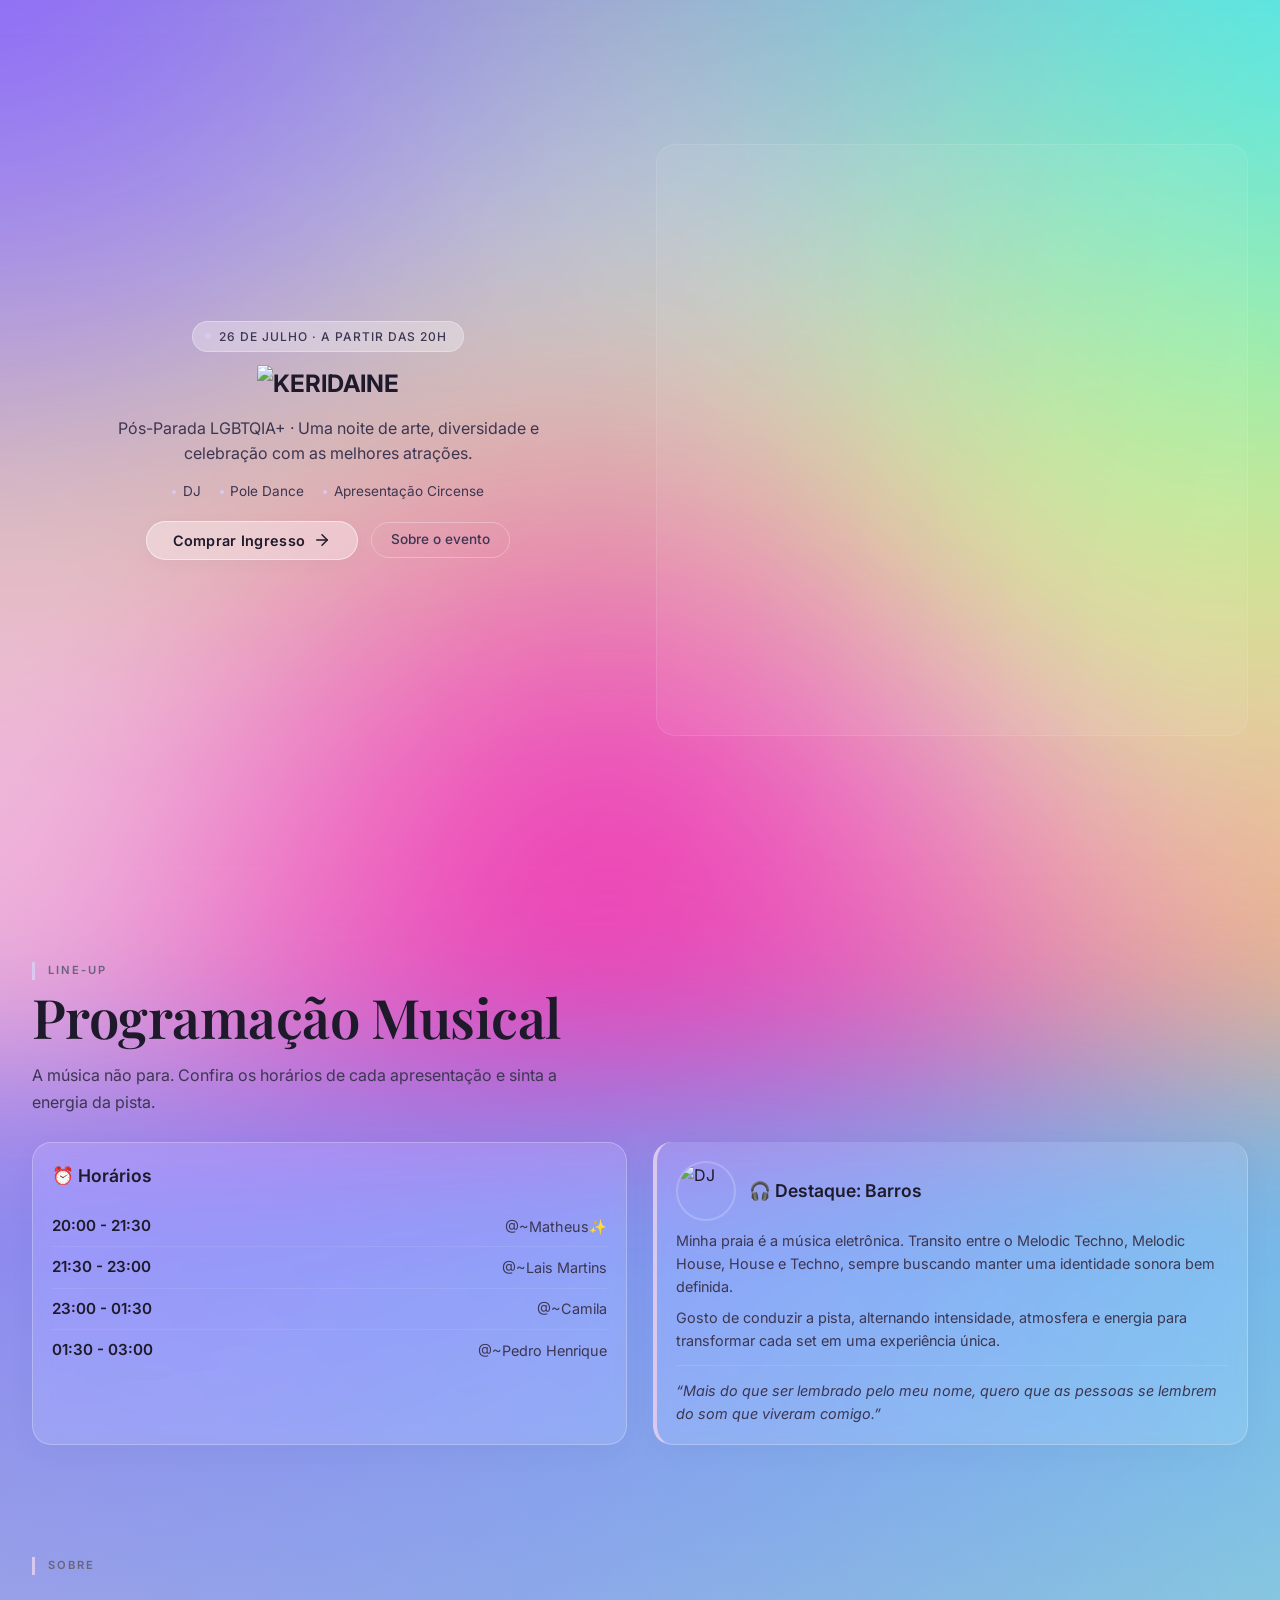
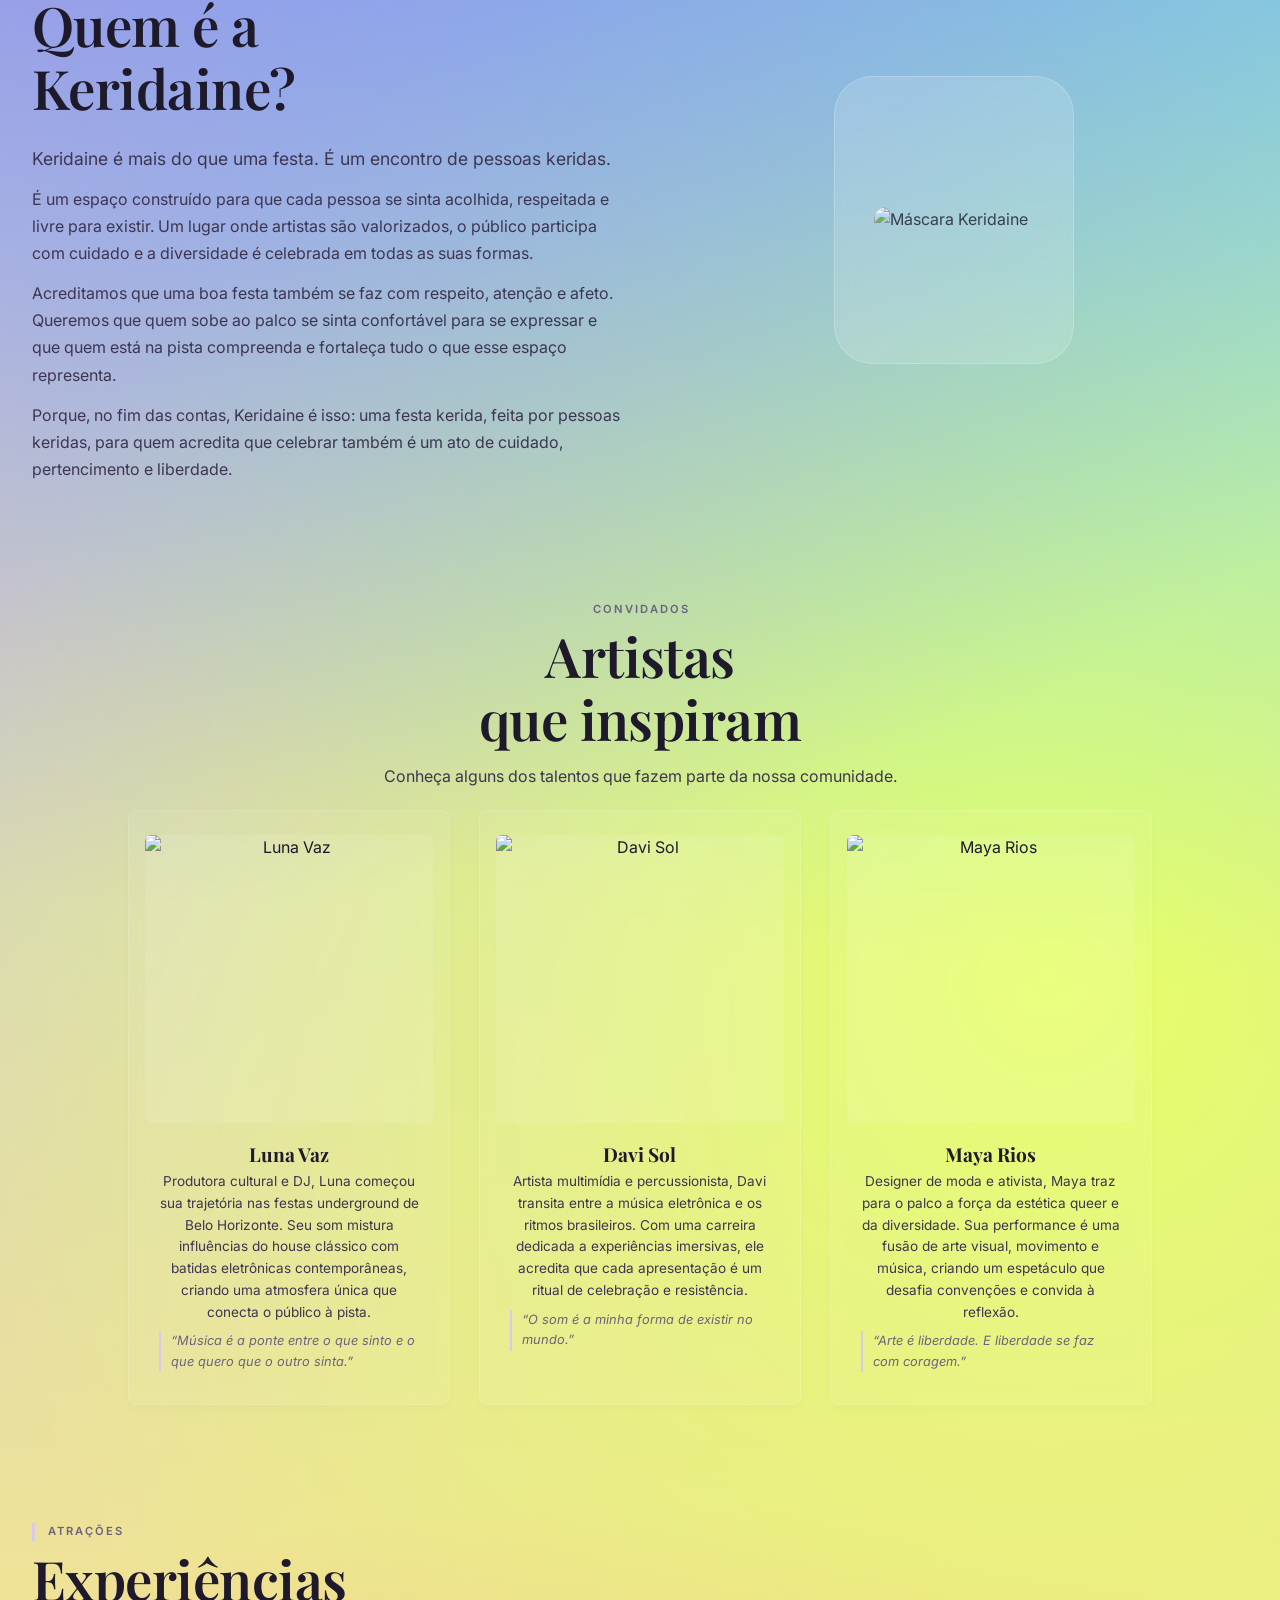
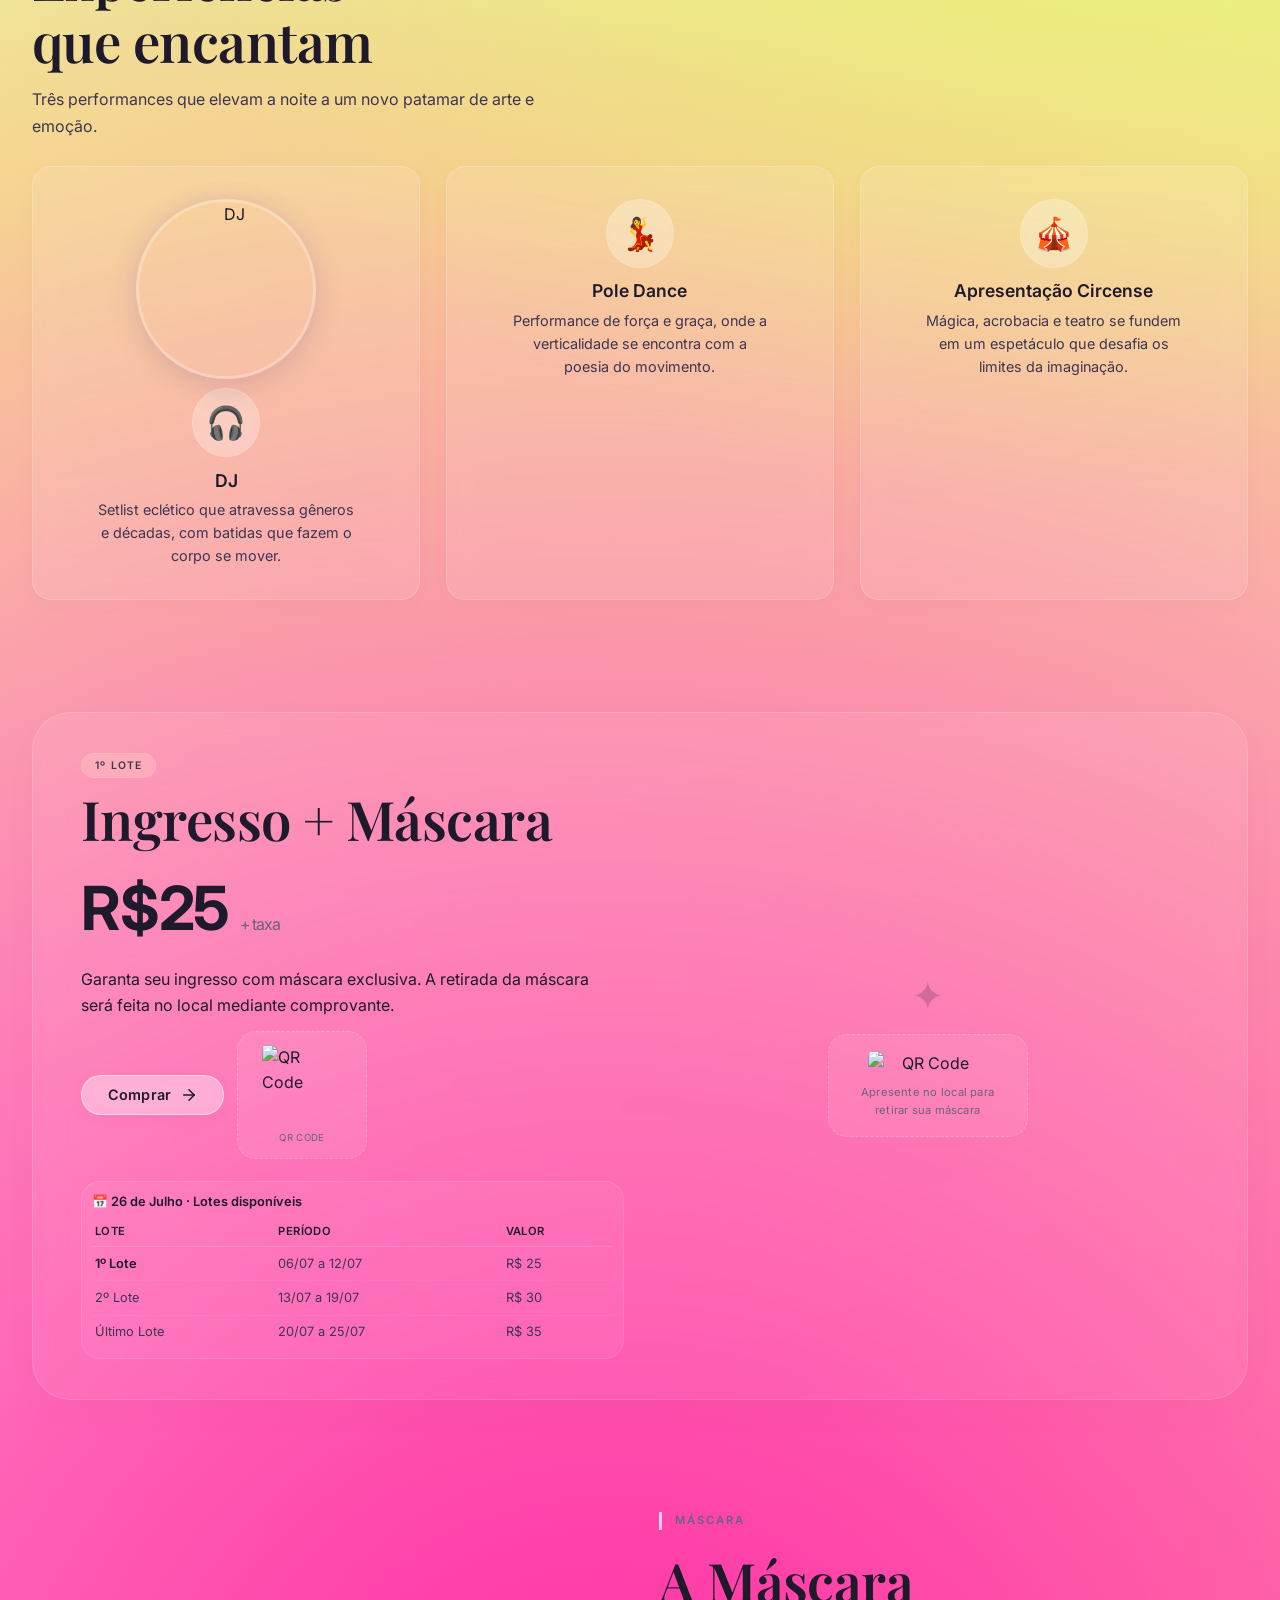
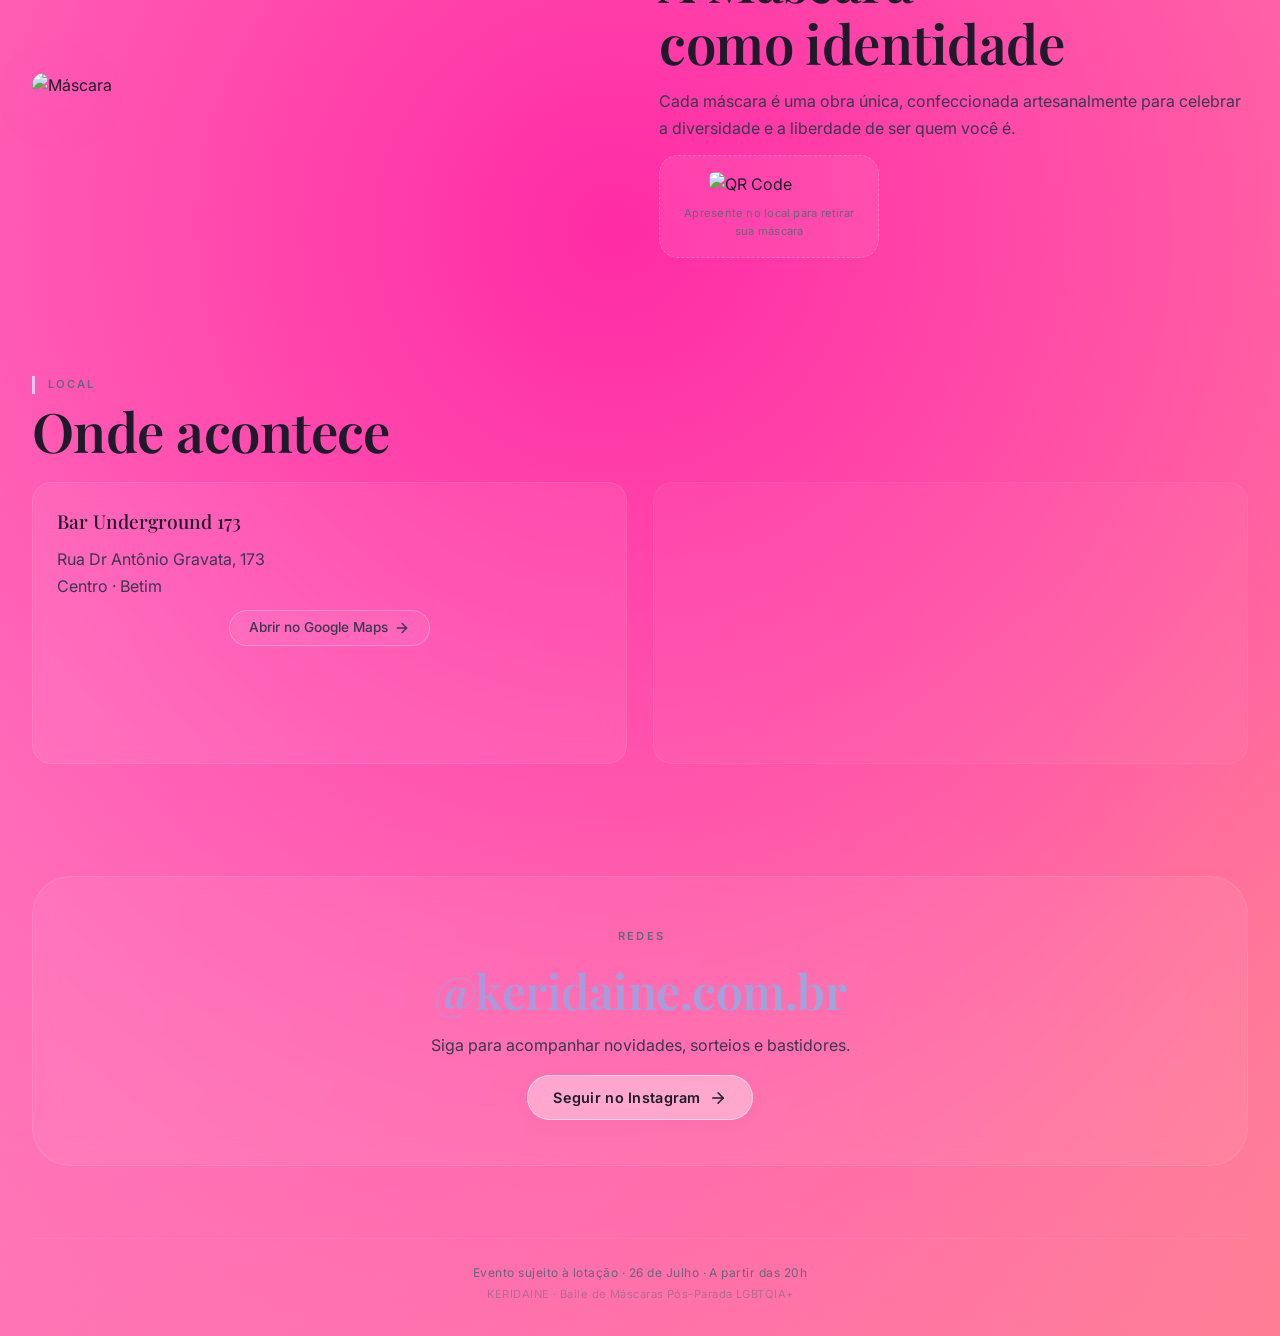
==== commit df639a39: "Implement card layout for guest artists section Added new card layout for guest artists with respons" ====
--- a/index.html
+++ b/index.html
@@ -184,7 +184,7 @@
     }
 
     /* ============================================================
-       HERO (mantido igual)
+       HERO
        ============================================================ */
     #hero {
       padding: 0.8rem 0 2rem;
@@ -374,7 +374,7 @@
     }
 
     /* ============================================================
-       LINEUP (com animação)
+       LINEUP
        ============================================================ */
     #lineup .lineup-grid {
       display: grid;
@@ -484,7 +484,98 @@
     }
 
     /* ============================================================
-       ATTRACTIONS (com imagem do DJ)
+       CARDS · ARTISTAS CONVIDADOS (QUADRADOS E SOBREPOSTOS)
+       ============================================================ */
+    #cards .cards-grid {
+      display: grid;
+      grid-template-columns: 1fr;
+      gap: 1.5rem;
+      max-width: 480px;
+      margin: 0 auto;
+    }
+
+    #cards .card-item {
+      background: rgba(255, 255, 255, 0.06);
+      backdrop-filter: blur(6px);
+      -webkit-backdrop-filter: blur(6px);
+      border: 1px solid rgba(255, 255, 255, 0.12);
+      border-radius: 0.5rem;
+      padding: 1.5rem 1rem 2rem;
+      text-align: center;
+      transition: all var(--transition);
+      display: flex;
+      flex-direction: column;
+      align-items: center;
+      box-shadow: 0 4px 12px rgba(0, 0, 0, 0.02);
+      height: auto;
+    }
+
+    #cards .card-item:hover {
+      transform: translateY(-4px);
+      background: rgba(255, 255, 255, 0.12);
+      border-color: rgba(255, 255, 255, 0.25);
+      box-shadow: 0 12px 32px rgba(0, 0, 0, 0.06);
+    }
+
+    #cards .card-image {
+      width: 100%;
+      aspect-ratio: 1/1;
+      overflow: hidden;
+      background: rgba(255, 255, 255, 0.10);
+      border-radius: 0.4rem;
+      margin-bottom: 1rem;
+      display: flex;
+      align-items: center;
+      justify-content: center;
+      transition: all var(--transition);
+    }
+
+    #cards .card-image img {
+      width: 100%;
+      height: 100%;
+      object-fit: contain;
+      display: block;
+      transition: transform 0.4s ease;
+    }
+
+    #cards .card-item:hover .card-image {
+      transform: scale(1.01);
+      border-color: var(--lilac);
+    }
+
+    #cards .card-item:hover .card-image img {
+      transform: scale(1.02);
+    }
+
+    #cards .card-title {
+      font-family: 'Playfair Display', serif;
+      font-size: 1.2rem;
+      font-weight: 700;
+      color: var(--text-dark);
+      margin-bottom: 0.1rem;
+    }
+
+    #cards .card-bio {
+      font-size: 0.85rem;
+      line-height: 1.6;
+      color: var(--text-soft);
+      max-width: 90%;
+      flex: 1;
+    }
+
+    #cards .card-bio span {
+      display: block;
+      font-style: italic;
+      color: var(--text-light);
+      margin-top: 0.5rem;
+      font-size: 0.8rem;
+      border-left: 2px solid var(--lilac);
+      padding-left: 0.6rem;
+      text-align: left;
+    }
+
+    /* ============================================================
+       ATTRACTIONS
        ============================================================ */
     #attractions .attractions-grid {
       display: grid;
@@ -840,8 +931,21 @@
     .fade-in-d3 { transition-delay: 0.24s; }
 
     /* ============================================================
-       RESPONSIVE (resumido para o checkout)
+       RESPONSIVE
        ============================================================ */
+    @media (min-width: 640px) {
+      #cards .cards-grid {
+        grid-template-columns: repeat(2, 1fr);
+        max-width: 720px;
+        gap: 1.2rem;
+      }
+      #cards .card-item:last-child {
+        grid-column: 1 / -1;
+        max-width: 60%;
+        justify-self: center;
+      }
+    }
+
     @media (min-width: 768px) {
       .site-wrapper { padding: 0 2rem; }
       section { padding: 3rem 0; }
@@ -892,10 +996,19 @@
       #location .map-container { min-height: 280px; }
       #location .map-container iframe { min-height: 280px; }
       #instagram .insta-content { padding: 2.8rem 2rem; }
+      #cards .cards-grid {
+        grid-template-columns: repeat(3, 1fr);
+        max-width: 1024px;
+        gap: 1.8rem;
+      }
+      #cards .card-item:last-child {
+        grid-column: auto;
+        max-width: 100%;
+      }
     }
 
     /* ============================================================
-       CHECKOUT MODAL (nova sessão segura)
+       CHECKOUT MODAL
        ============================================================ */
     .checkout-overlay {
       position: fixed;
@@ -1259,6 +1372,55 @@
           <div class="about-mask-display" aria-hidden="true">
             <img src="https://blogger.googleusercontent.com/img/b/R29vZ2xl/AVvXsEjLcVxwOoHr4cvADwjE0zEconb-gfbU6QDfNbRoLXkilZjkzdr57EJA8pRWxl46kG1J9vWs-VBuqQnsAGWbdX7_C06r1OyuhkBqtmTNNvREFximGw1Mn_2sF2KCxrwgDlD1VWn-FU-V_Qr2w5PSt8fv_SPoMNq8GEFAaL80lp67bRaQ6F06ua6VcDUxEOE_/s1600/mask.png" alt="Máscara Keridaine" />
           </div>
+        </div>
+      </div>
+    </section>
+
+    <!-- ============================================================
+    CARDS · ARTISTAS CONVIDADOS (QUADRADOS)
+    ============================================================ -->
+    <section id="cards" aria-labelledby="cards-title">
+      <div class="fade-in" style="text-align:center; margin-bottom:1.2rem;">
+        <span class="section-label" style="border-color:transparent; padding-left:0;">Convidados</span>
+        <h2 id="cards-title" class="heading-lg font-serif section-title">Artistas <br />que inspiram</h2>
+        <p class="text-body section-sub" style="margin:0 auto;">Conheça alguns dos talentos que fazem parte da nossa comunidade.</p>
+      </div>
+      <div class="cards-grid">
+        <div class="card-item fade-in fade-in-d1">
+          <div class="card-image">
+            <img src="https://raw.githubusercontent.com/MOSCHIAT/Keridaine/main/1.png" alt="Luna Vaz" loading="lazy" />
+          </div>
+          <h3 class="card-title">Luna Vaz</h3>
+          <p class="card-bio">
+            Produtora cultural e DJ, Luna começou sua trajetória nas festas underground de Belo Horizonte.
+            Seu som mistura influências do house clássico com batidas eletrônicas contemporâneas,
+            criando uma atmosfera única que conecta o público à pista.
+            <span>“Música é a ponte entre o que sinto e o que quero que o outro sinta.”</span>
+          </p>
+        </div>
+        <div class="card-item fade-in fade-in-d2">
+          <div class="card-image">
+            <img src="https://raw.githubusercontent.com/MOSCHIAT/Keridaine/main/2.png" alt="Davi Sol" loading="lazy" />
+          </div>
+          <h3 class="card-title">Davi Sol</h3>
+          <p class="card-bio">
+            Artista multimídia e percussionista, Davi transita entre a música eletrônica e os ritmos brasileiros.
+            Com uma carreira dedicada a experiências imersivas, ele acredita que cada apresentação é um ritual
+            de celebração e resistência.
+            <span>“O som é a minha forma de existir no mundo.”</span>
+          </p>
+        </div>
+        <div class="card-item fade-in fade-in-d3">
+          <div class="card-image">
+            <img src="https://raw.githubusercontent.com/MOSCHIAT/Keridaine/main/3.png" alt="Maya Rios" loading="lazy" />
+          </div>
+          <h3 class="card-title">Maya Rios</h3>
+          <p class="card-bio">
+            Designer de moda e ativista, Maya traz para o palco a força da estética queer e da diversidade.
+            Sua performance é uma fusão de arte visual, movimento e música, criando um espetáculo que
+            desafia convenções e convida à reflexão.
+            <span>“Arte é liberdade. E liberdade se faz com coragem.”</span>
+          </p>
         </div>
       </div>
     </section>
@@ -1395,7 +1557,7 @@
   <!-- /site-wrapper -->
 
   <!-- ============================================================
-  CHECKOUT MODAL (seguro)
+  CHECKOUT MODAL
   ============================================================ -->
   <div class="checkout-overlay" id="checkoutModal" role="dialog" aria-modal="true" aria-labelledby="checkoutTitle">
     <div class="checkout-box">
@@ -1740,7 +1902,7 @@
       // Inicializar com cartão visível
       cardFields.style.display = 'block';
 
-      // ---- FADE-IN OBSERVER (mesmo do site) ----
+      // ---- FADE-IN OBSERVER ----
       const fadeElements = document.querySelectorAll('.fade-in');
       if ('IntersectionObserver' in window) {
         const observer = new IntersectionObserver((entries) => {
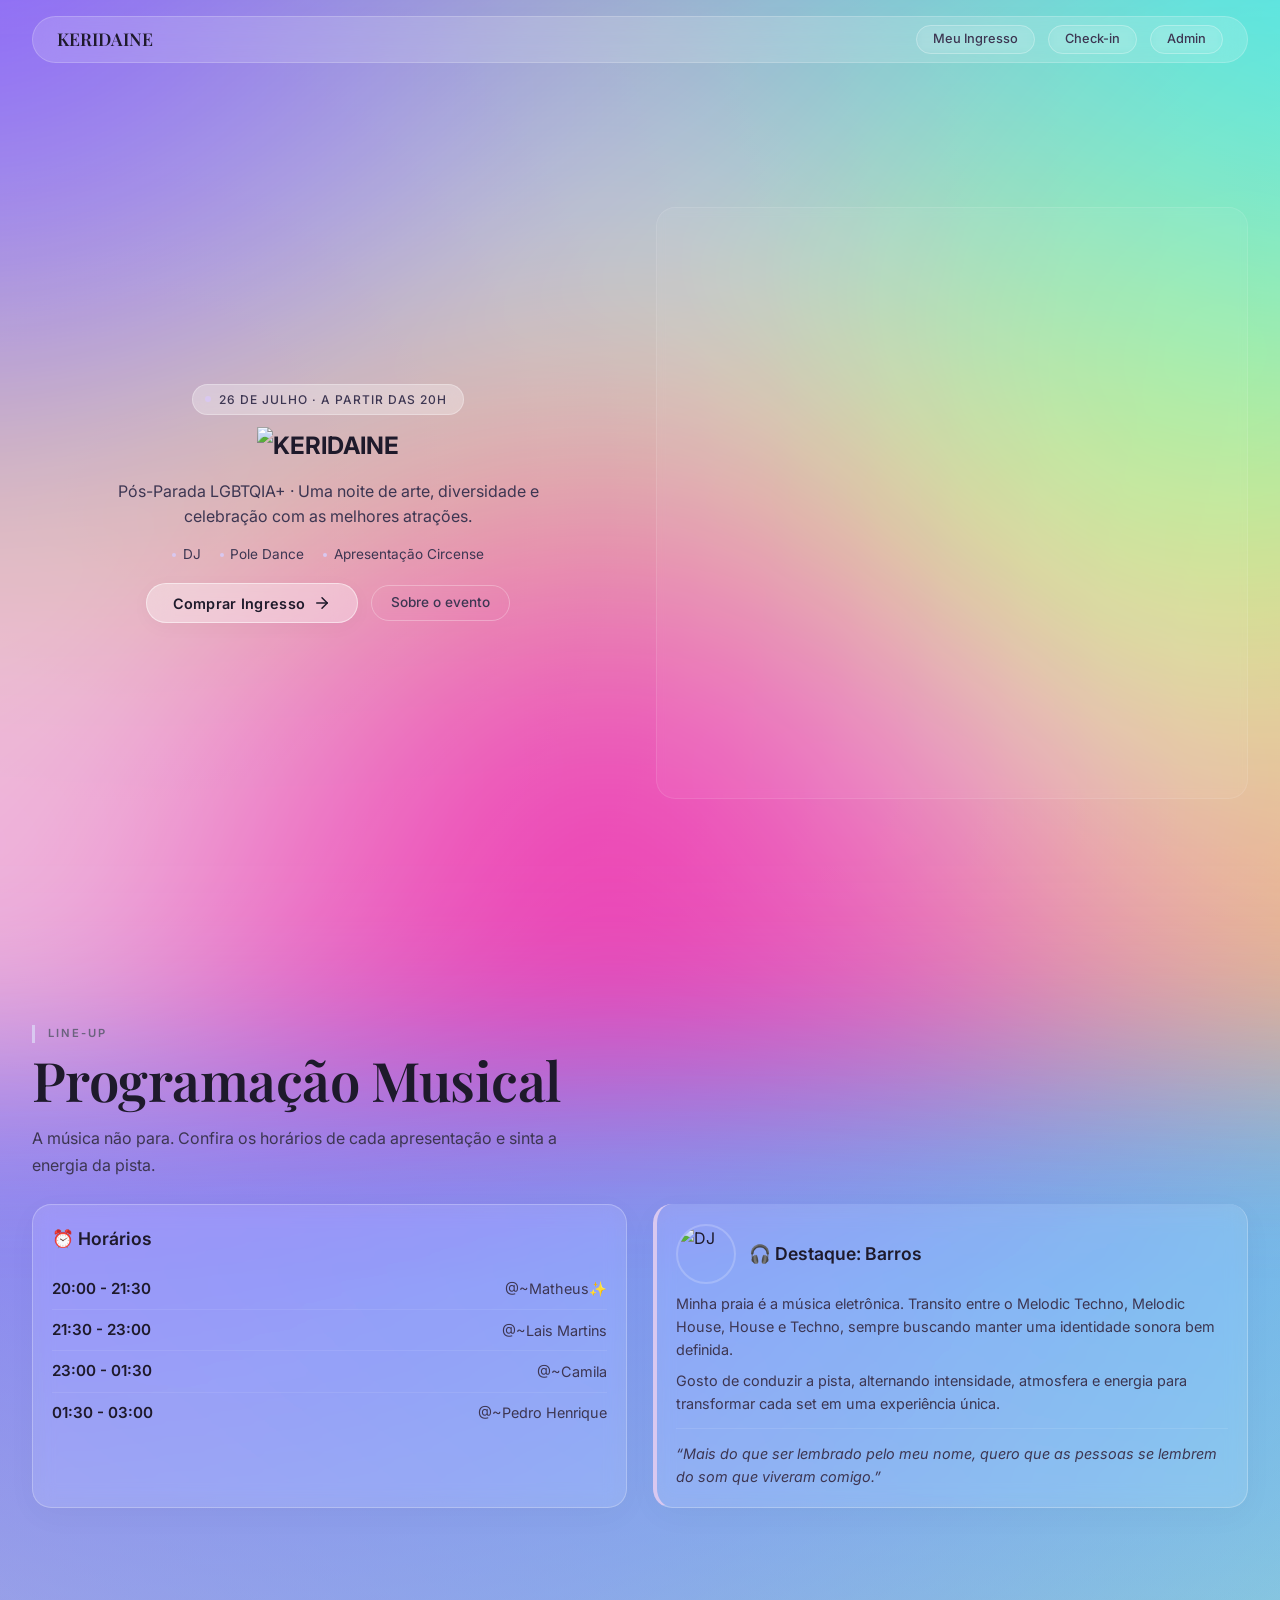
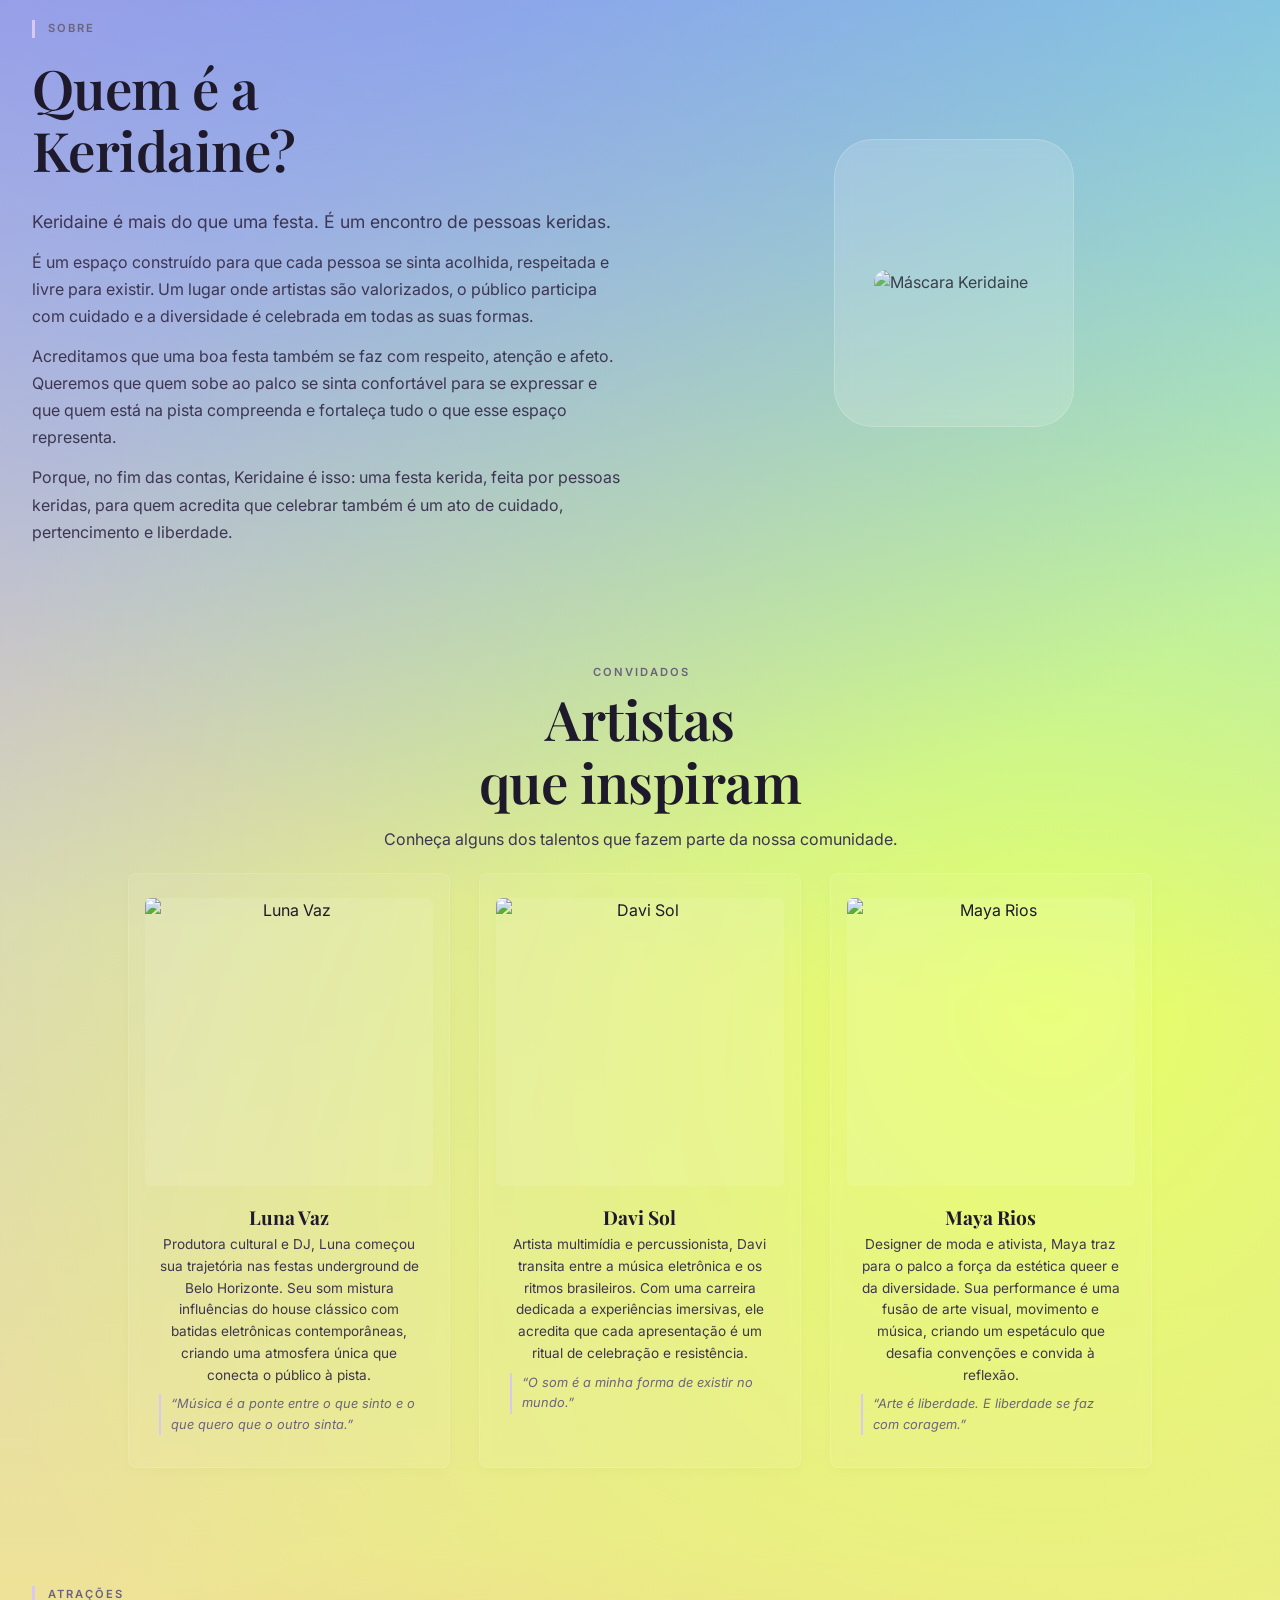
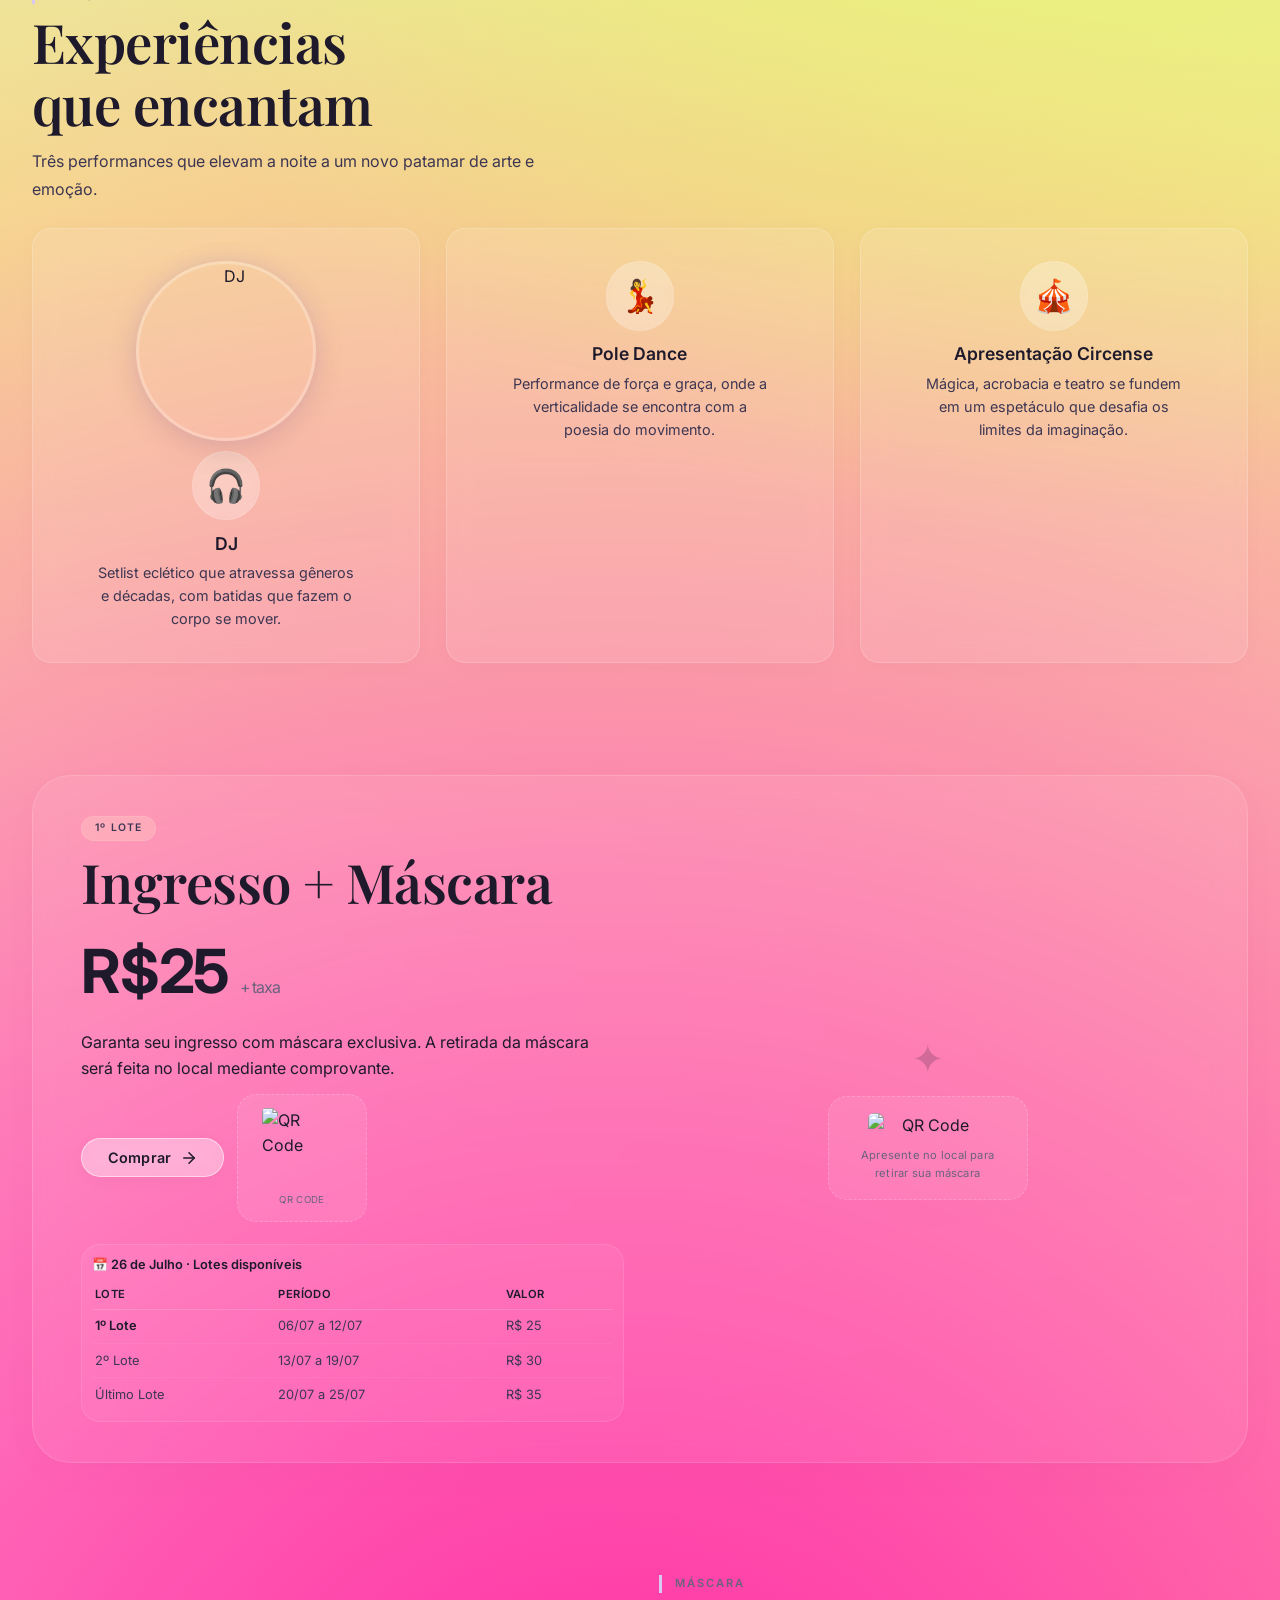
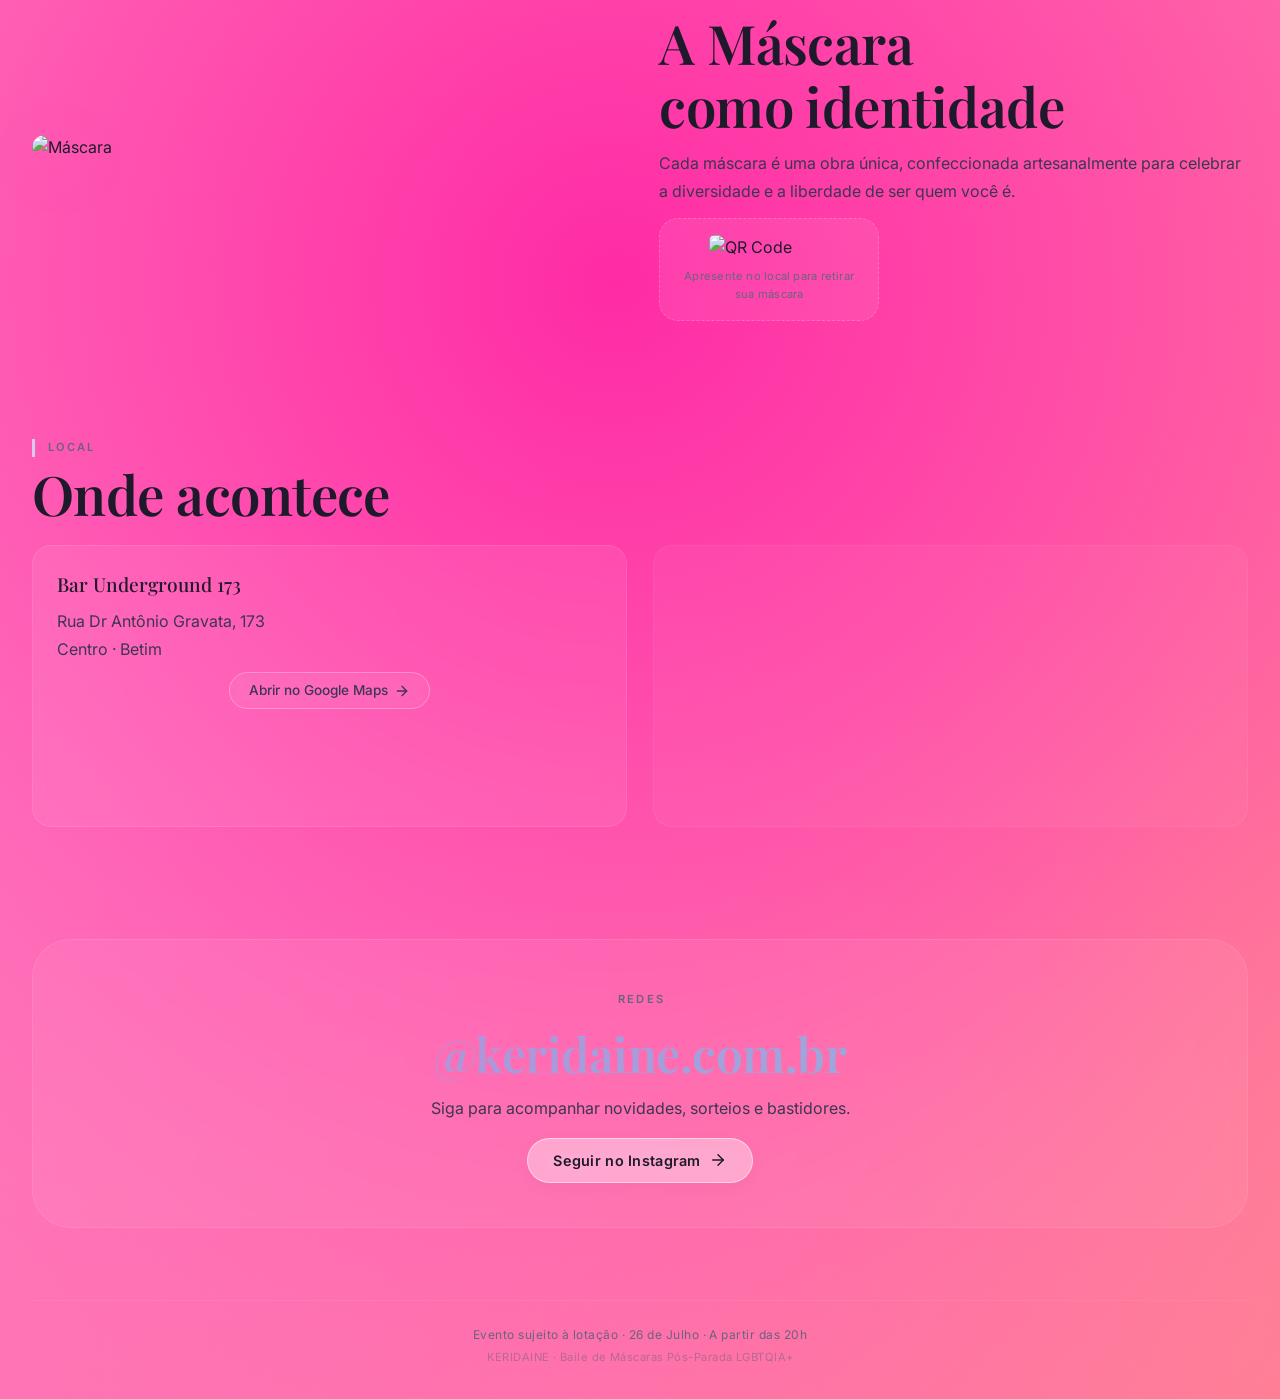
==== commit f34f32b5: "Update index.html" ====
--- a/index.html
+++ b/index.html
@@ -1289,6 +1289,61 @@
       .checkout-step-indicator .step .num { width: 1.5rem; height: 1.5rem; font-size: 0.7rem; }
       .payment-options .payment-option { min-width: 60px; font-size: 0.75rem; padding: 0.4rem 0.6rem; }
     }
+
+    /* ============================================================
+       MENU DE NAVEGAÇÃO (adicional)
+       ============================================================ */
+    .site-nav {
+      display: flex;
+      justify-content: space-between;
+      align-items: center;
+      padding: 0.5rem 1.5rem;
+      border-radius: 60px;
+      margin-top: 1rem;
+      background: rgba(255, 255, 255, 0.15);
+      backdrop-filter: blur(12px);
+      -webkit-backdrop-filter: blur(12px);
+      border: 1px solid rgba(255, 255, 255, 0.2);
+      flex-wrap: wrap;
+      gap: 0.5rem;
+    }
+
+    .site-nav .brand {
+      font-weight: 600;
+      font-size: 1.1rem;
+      color: var(--text-dark);
+    }
+
+    .site-nav ul {
+      list-style: none;
+      display: flex;
+      gap: 0.8rem;
+      margin: 0;
+      padding: 0;
+      flex-wrap: wrap;
+    }
+
+    .site-nav ul li a {
+      padding: 0.2rem 1rem;
+      font-size: 0.8rem;
+    }
+
+    @media (max-width: 480px) {
+      .site-nav {
+        flex-direction: column;
+        align-items: stretch;
+        text-align: center;
+        padding: 0.5rem 1rem;
+      }
+      .site-nav ul {
+        justify-content: center;
+        gap: 0.4rem;
+      }
+      .site-nav ul li a {
+        padding: 0.2rem 0.6rem;
+        font-size: 0.75rem;
+      }
+    }
   </style>
 </head>
 
@@ -1298,6 +1353,18 @@
   SITE WRAPPER
   ============================================================ -->
   <div class="site-wrapper">
+
+    <!-- ============================================================
+    MENU DE NAVEGAÇÃO (integrado)
+    ============================================================ -->
+    <nav class="site-nav" aria-label="Navegação principal">
+      <span class="brand font-serif">KERIDAINE</span>
+      <ul>
+        <li><a href="meu-ingresso.html?id=169180183292" class="btn-outline">Meu Ingresso</a></li>
+        <li><a href="checkin.html" class="btn-outline">Check-in</a></li>
+        <li><a href="admin.html" class="btn-outline">Admin</a></li>
+      </ul>
+    </nav>
 
     <!-- ============================================================
     HERO
